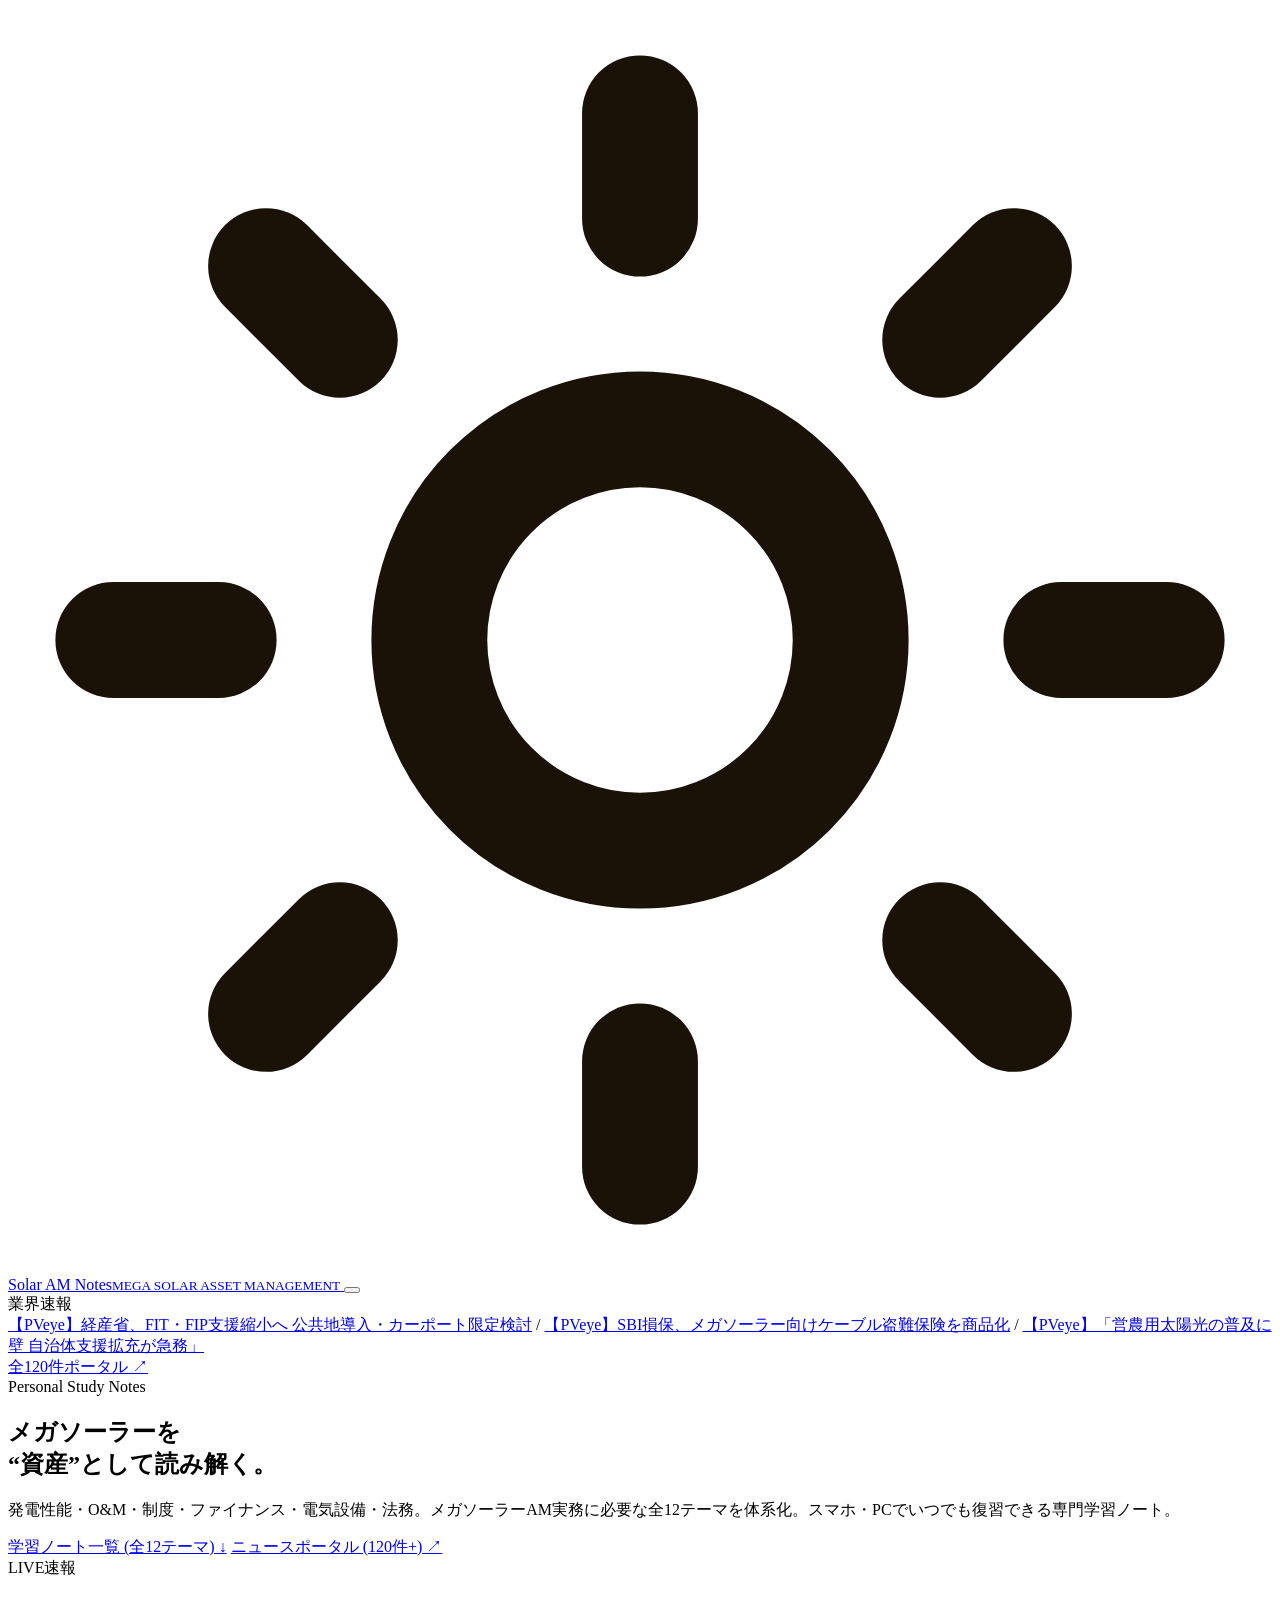
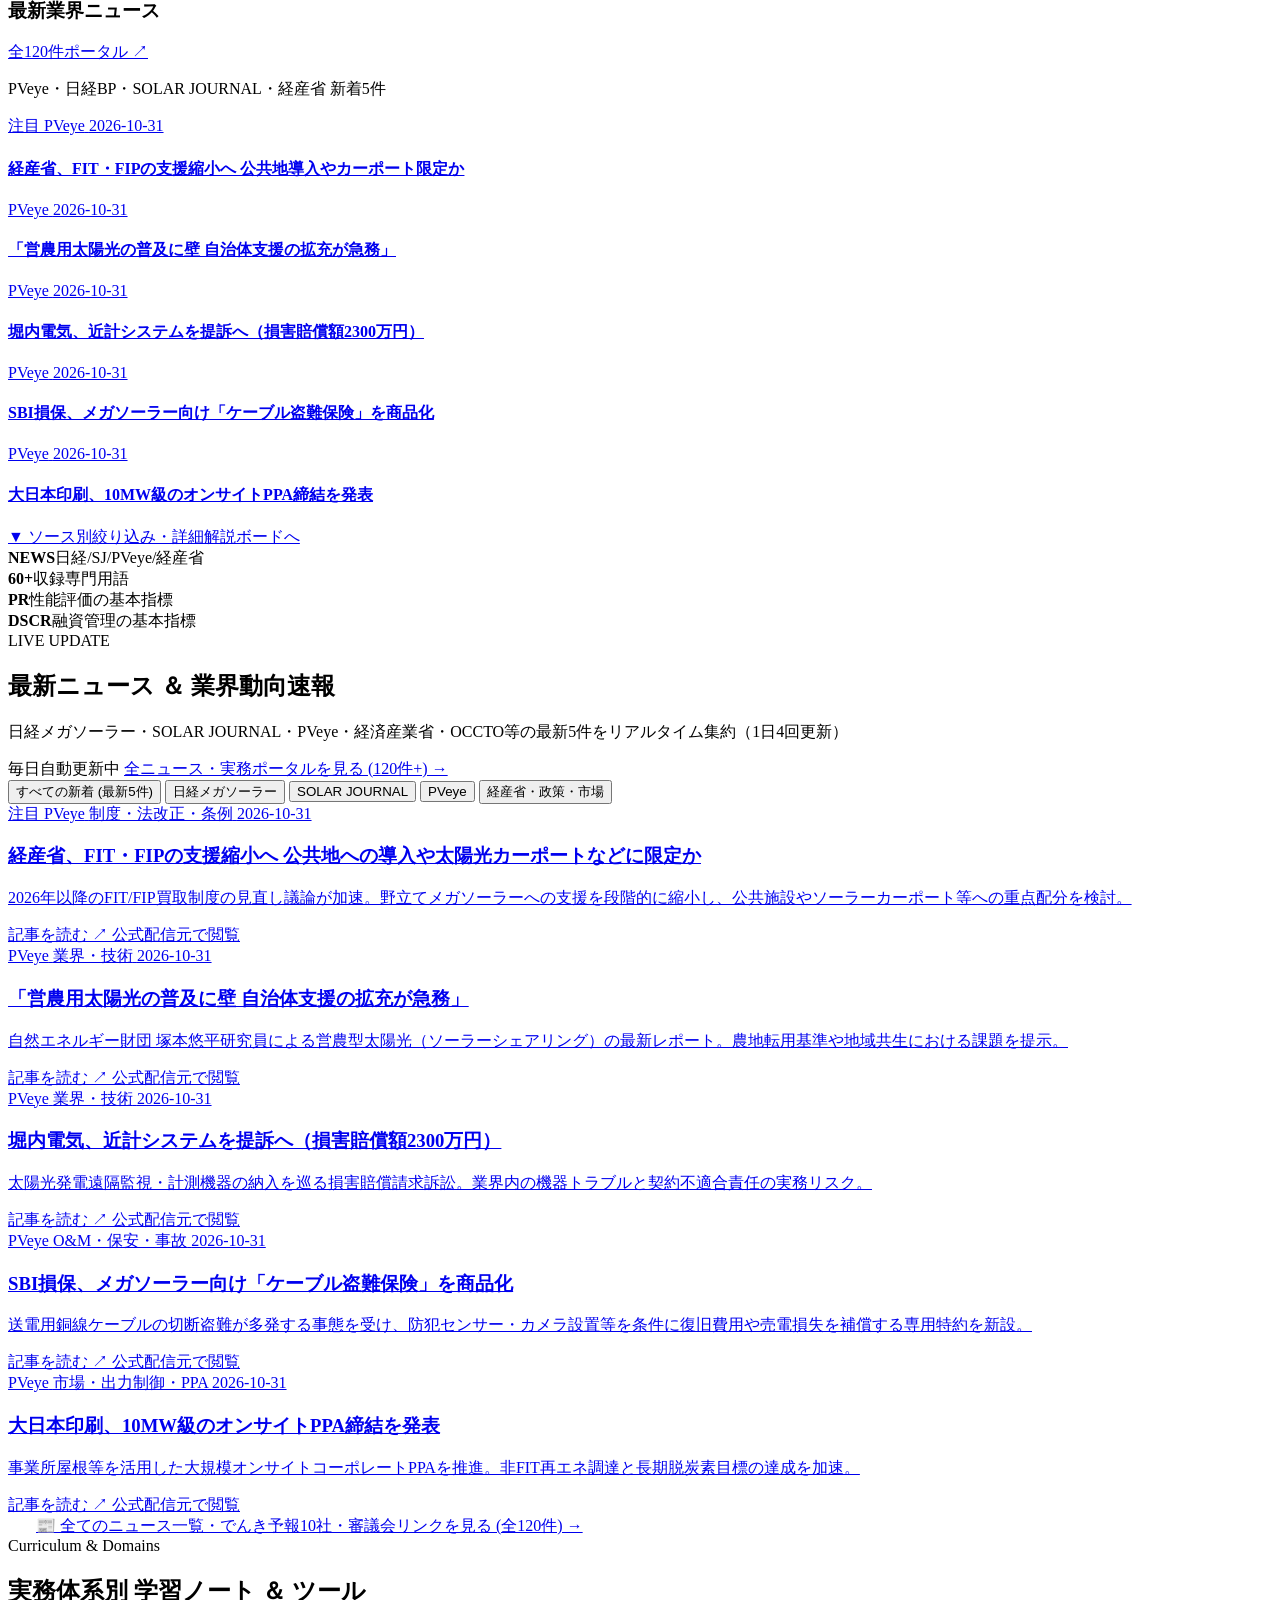
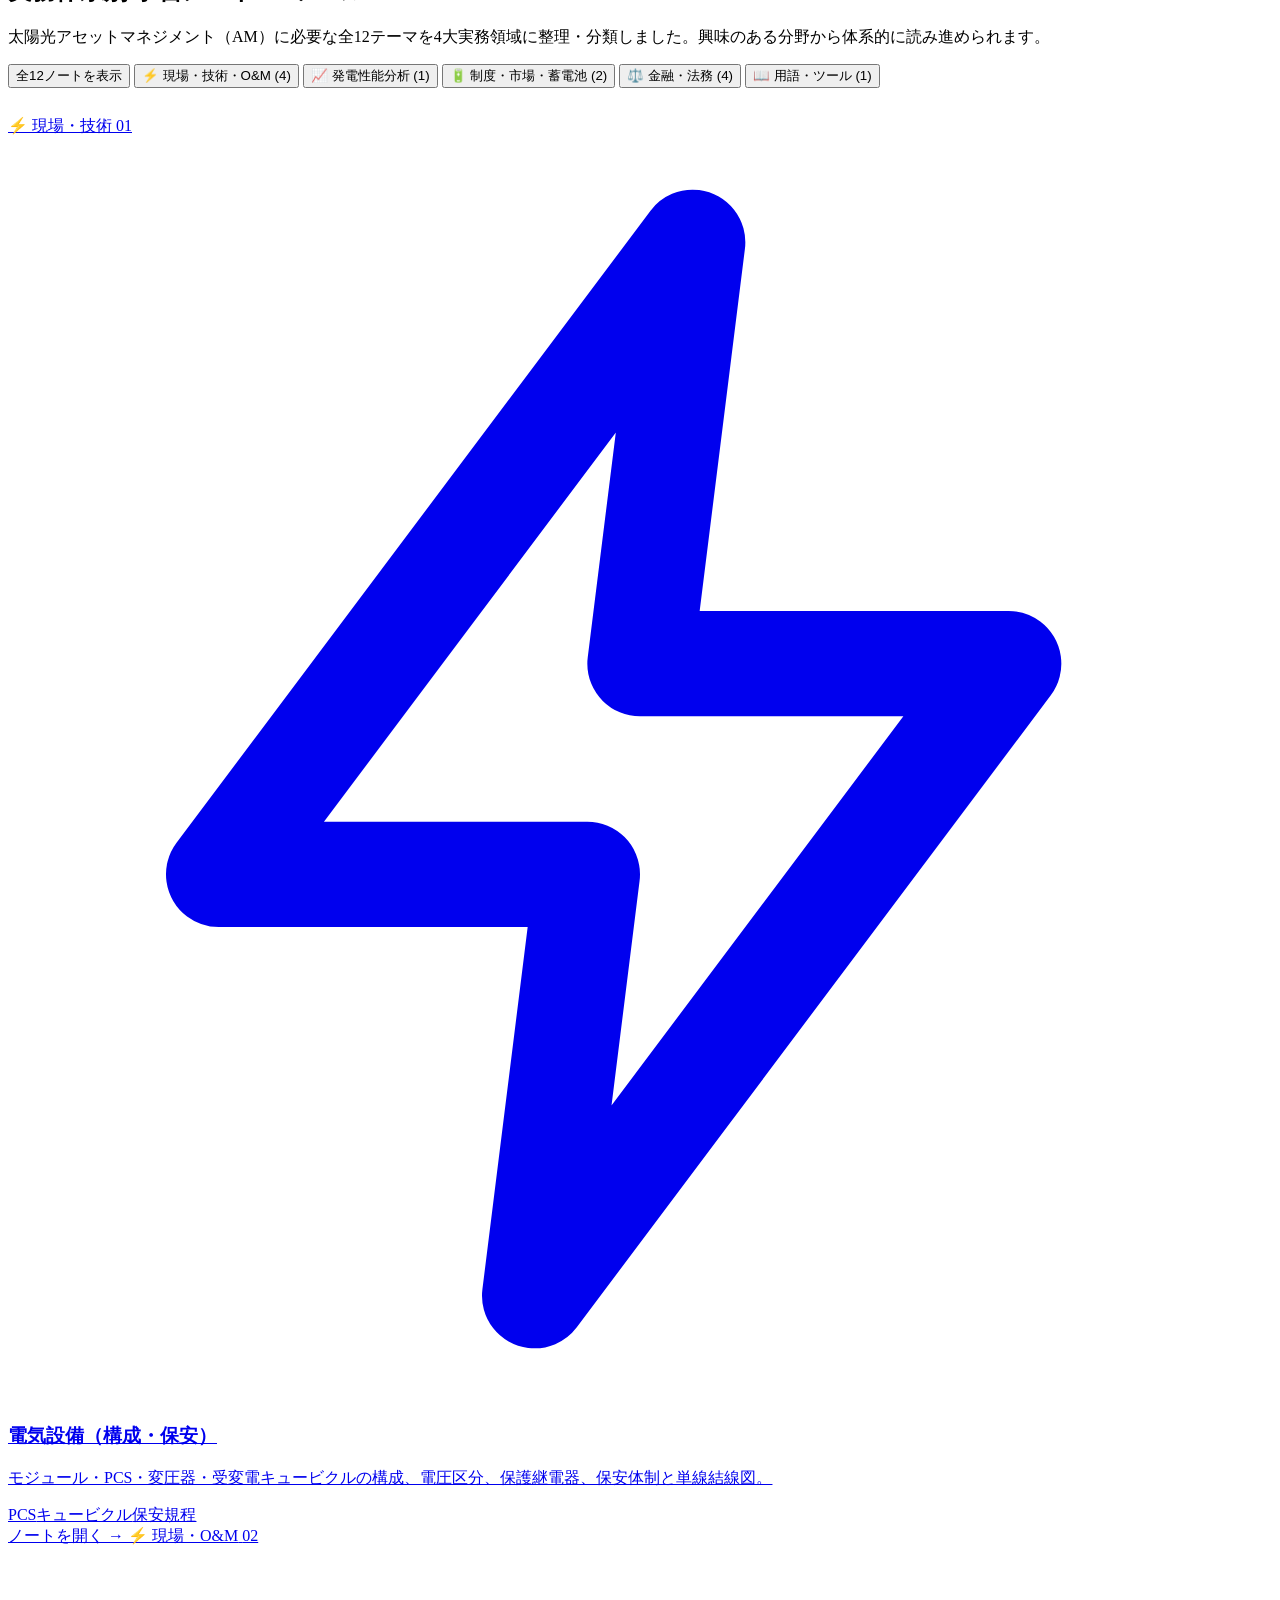
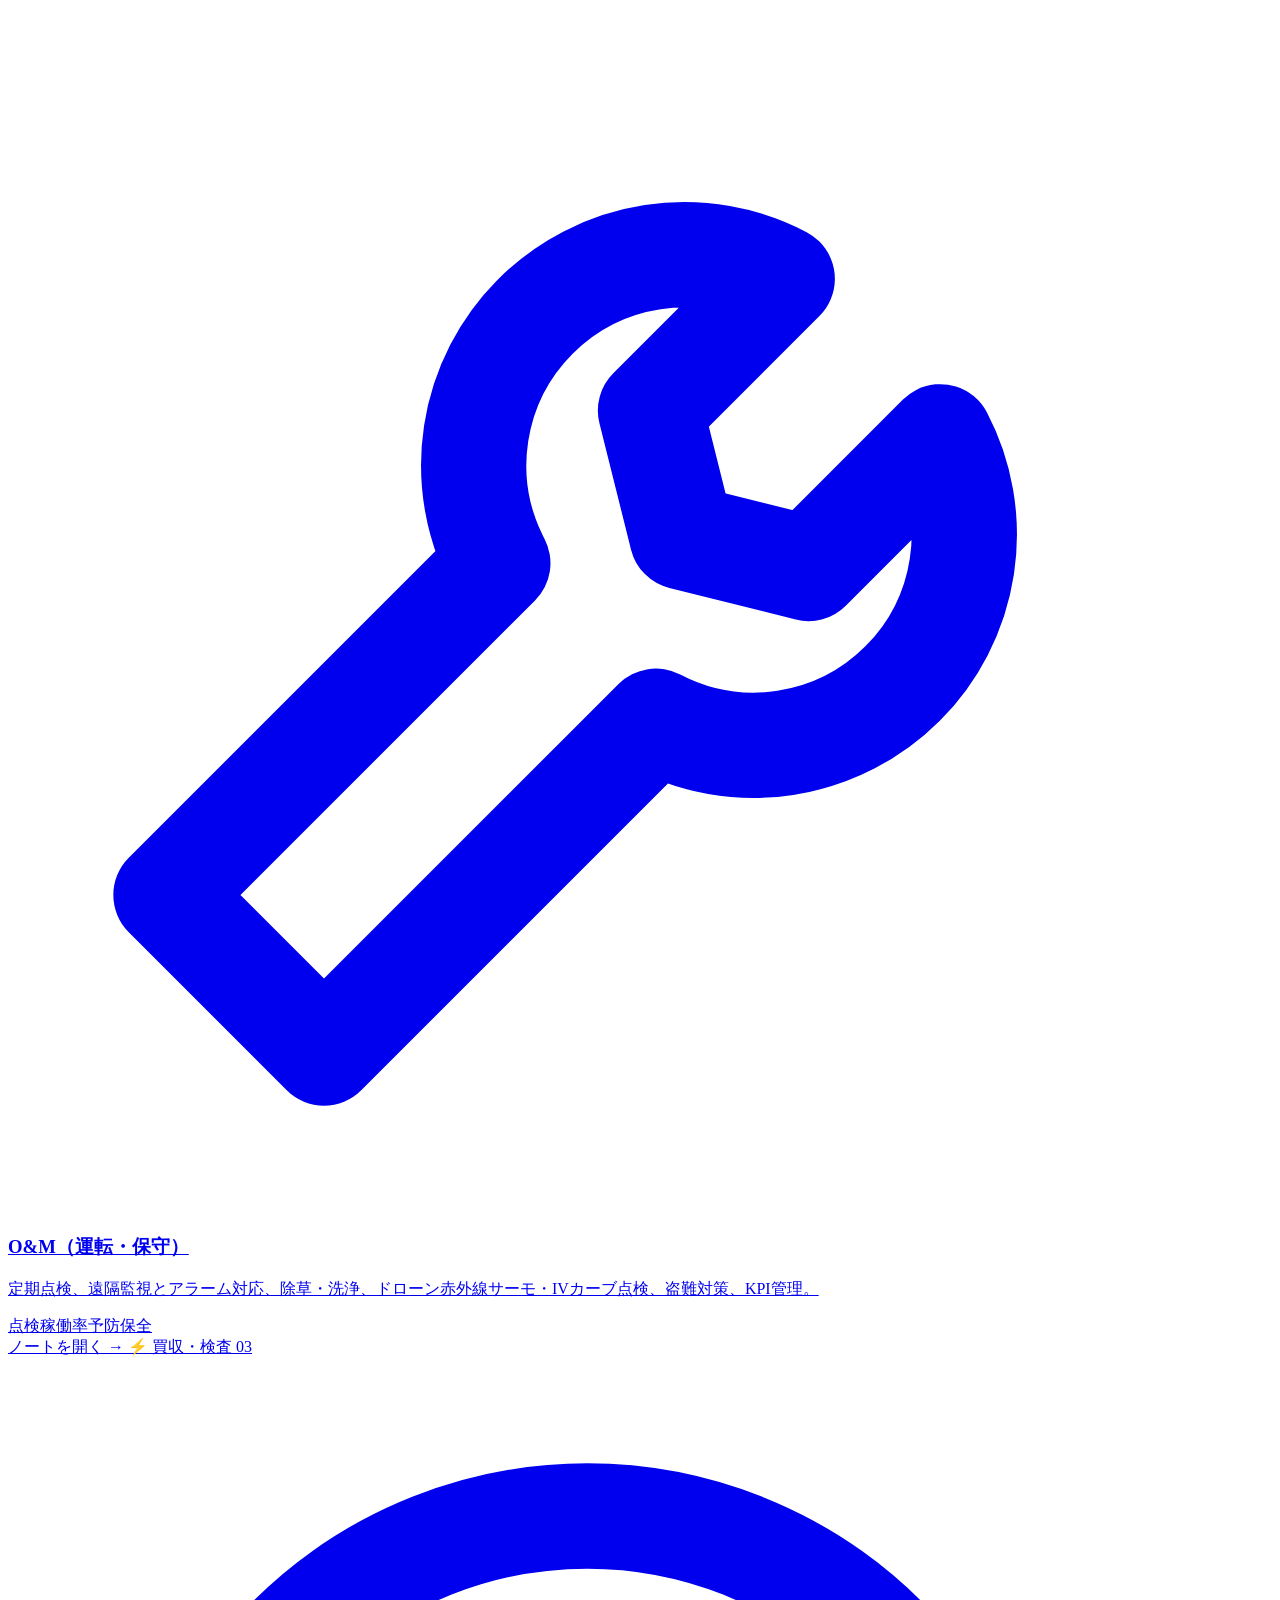
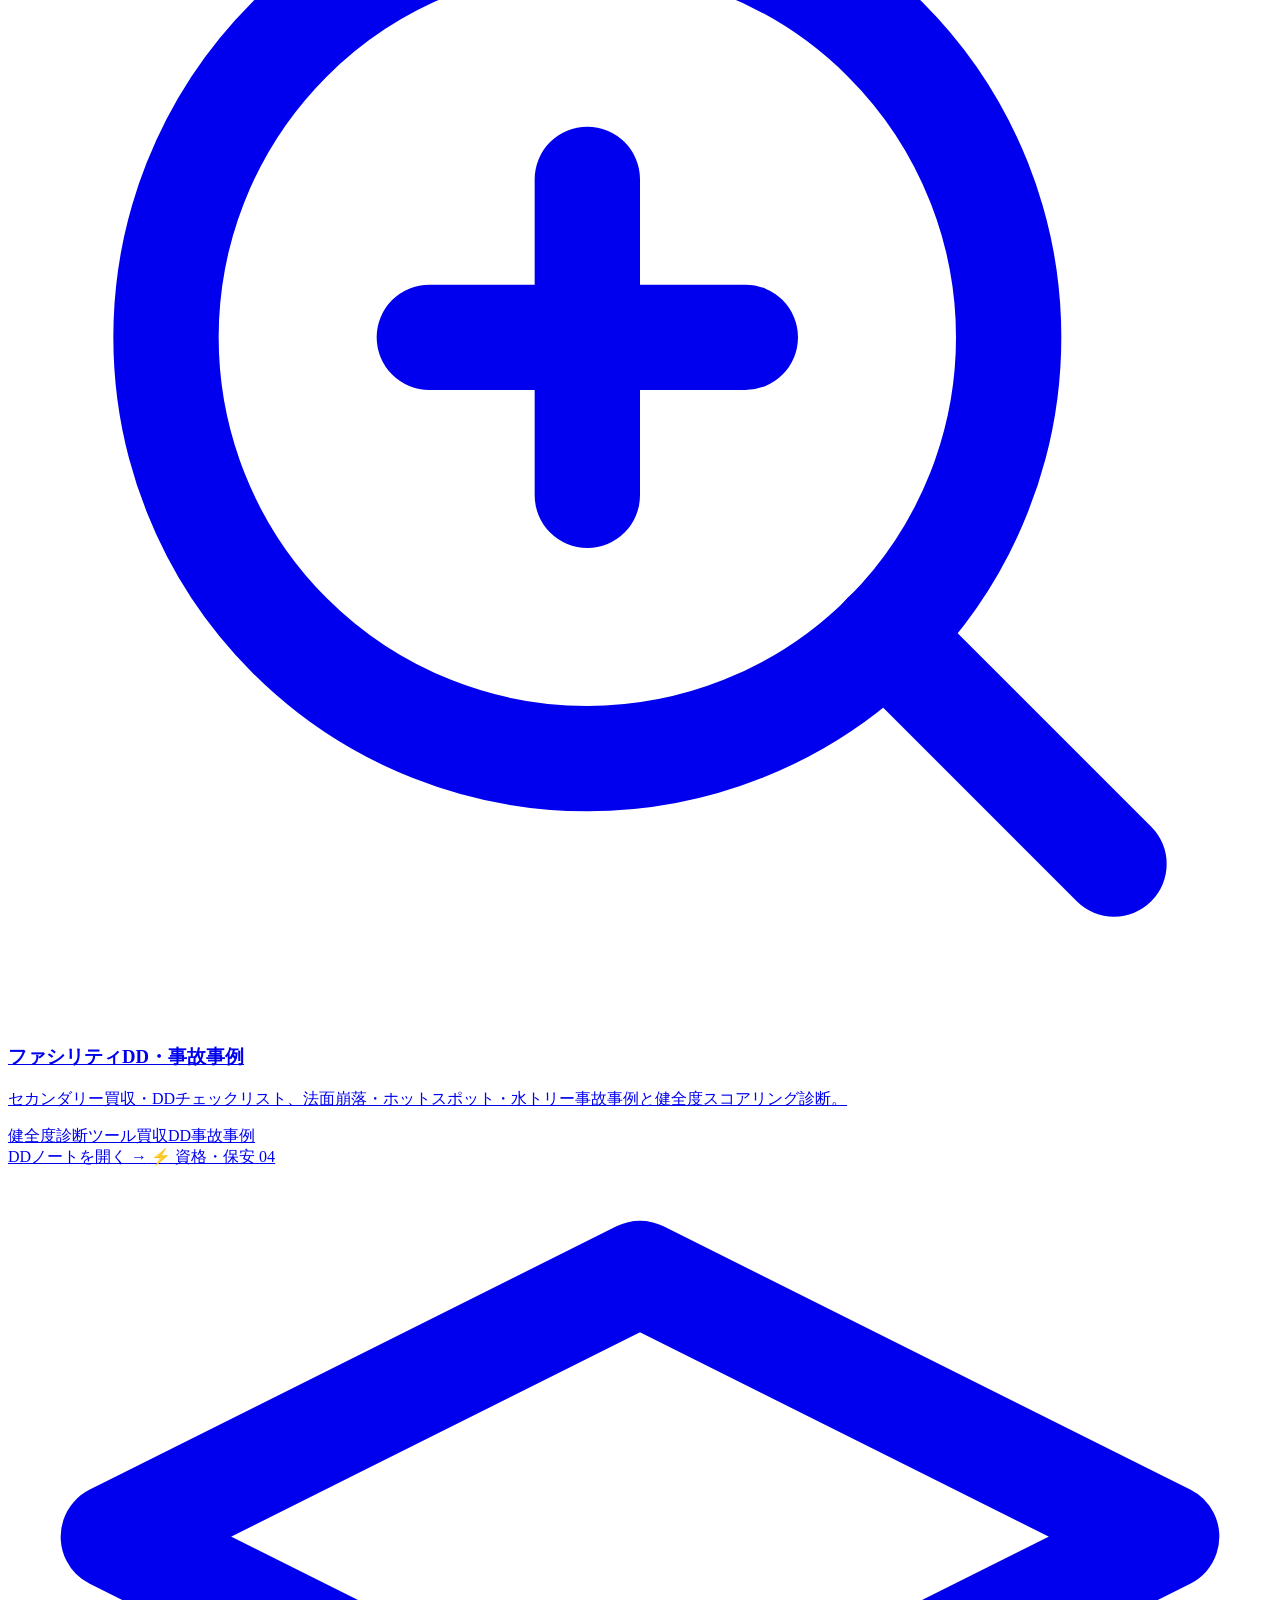
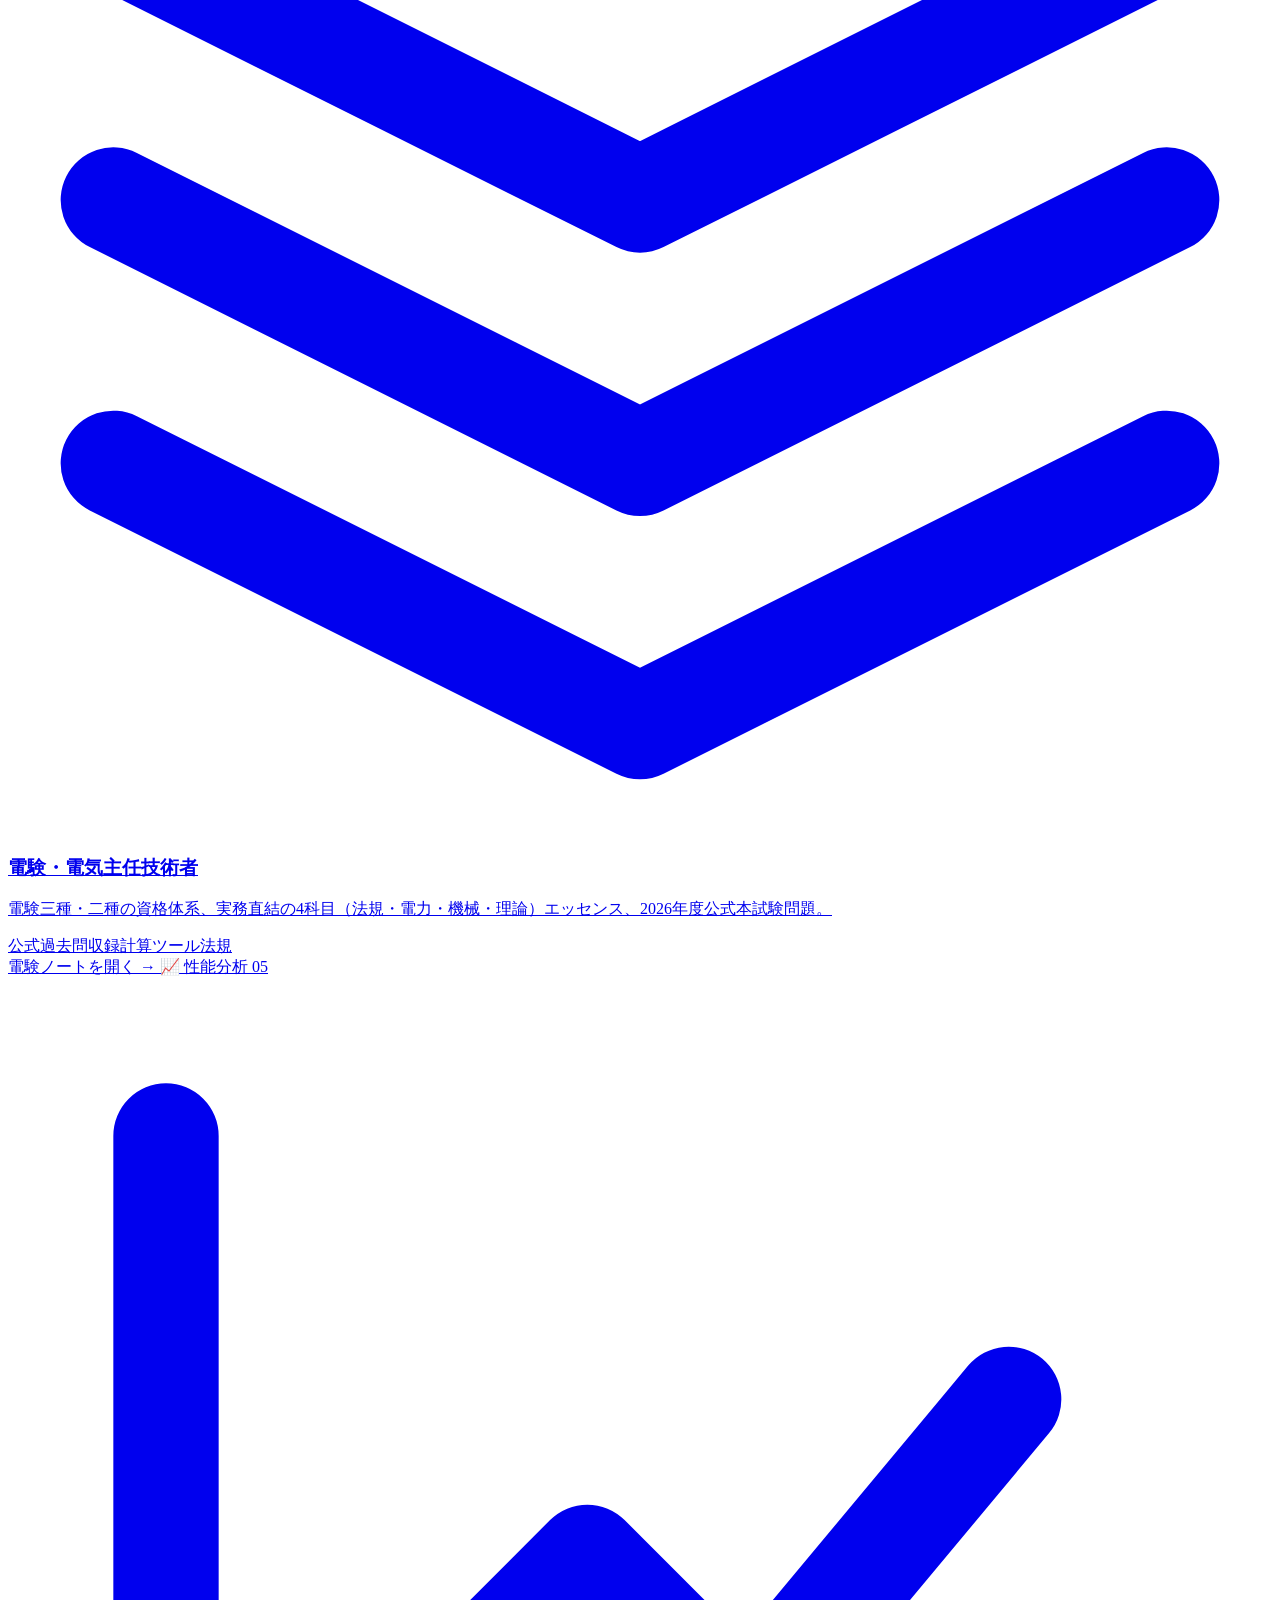
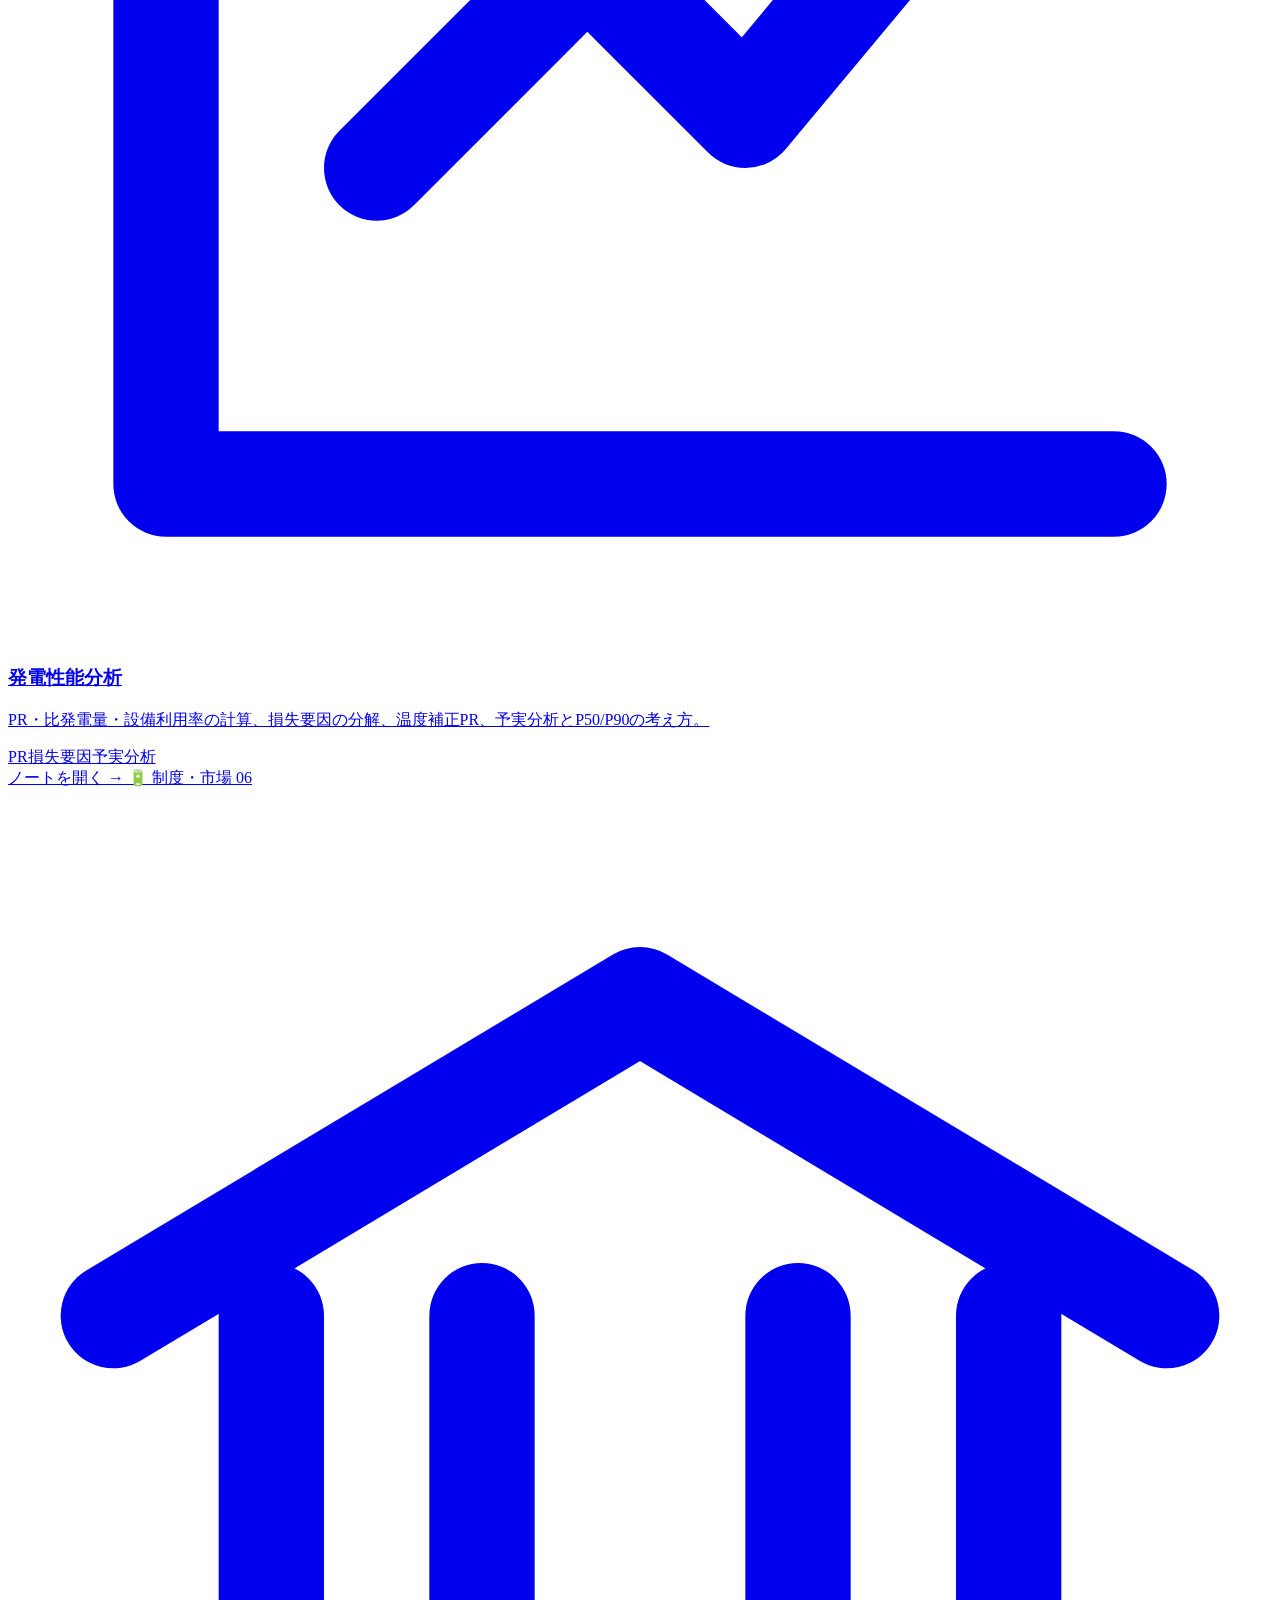
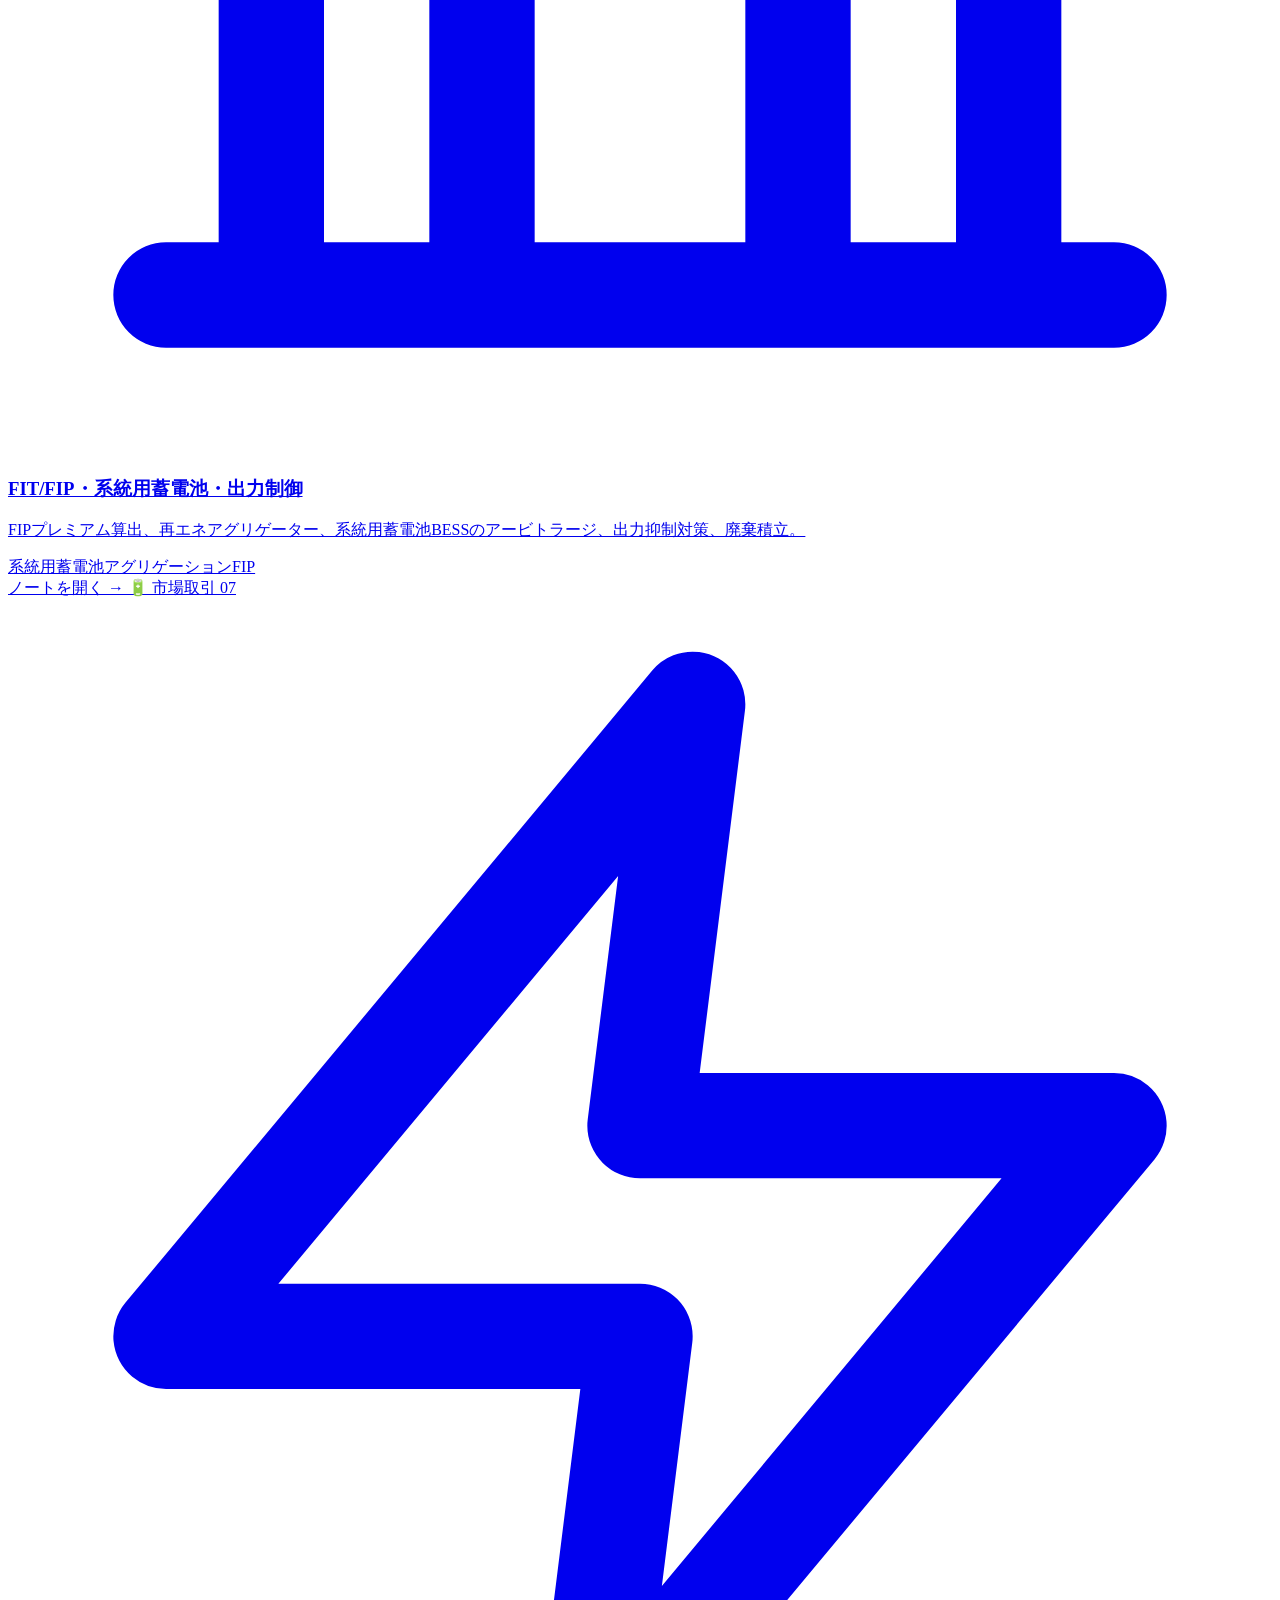
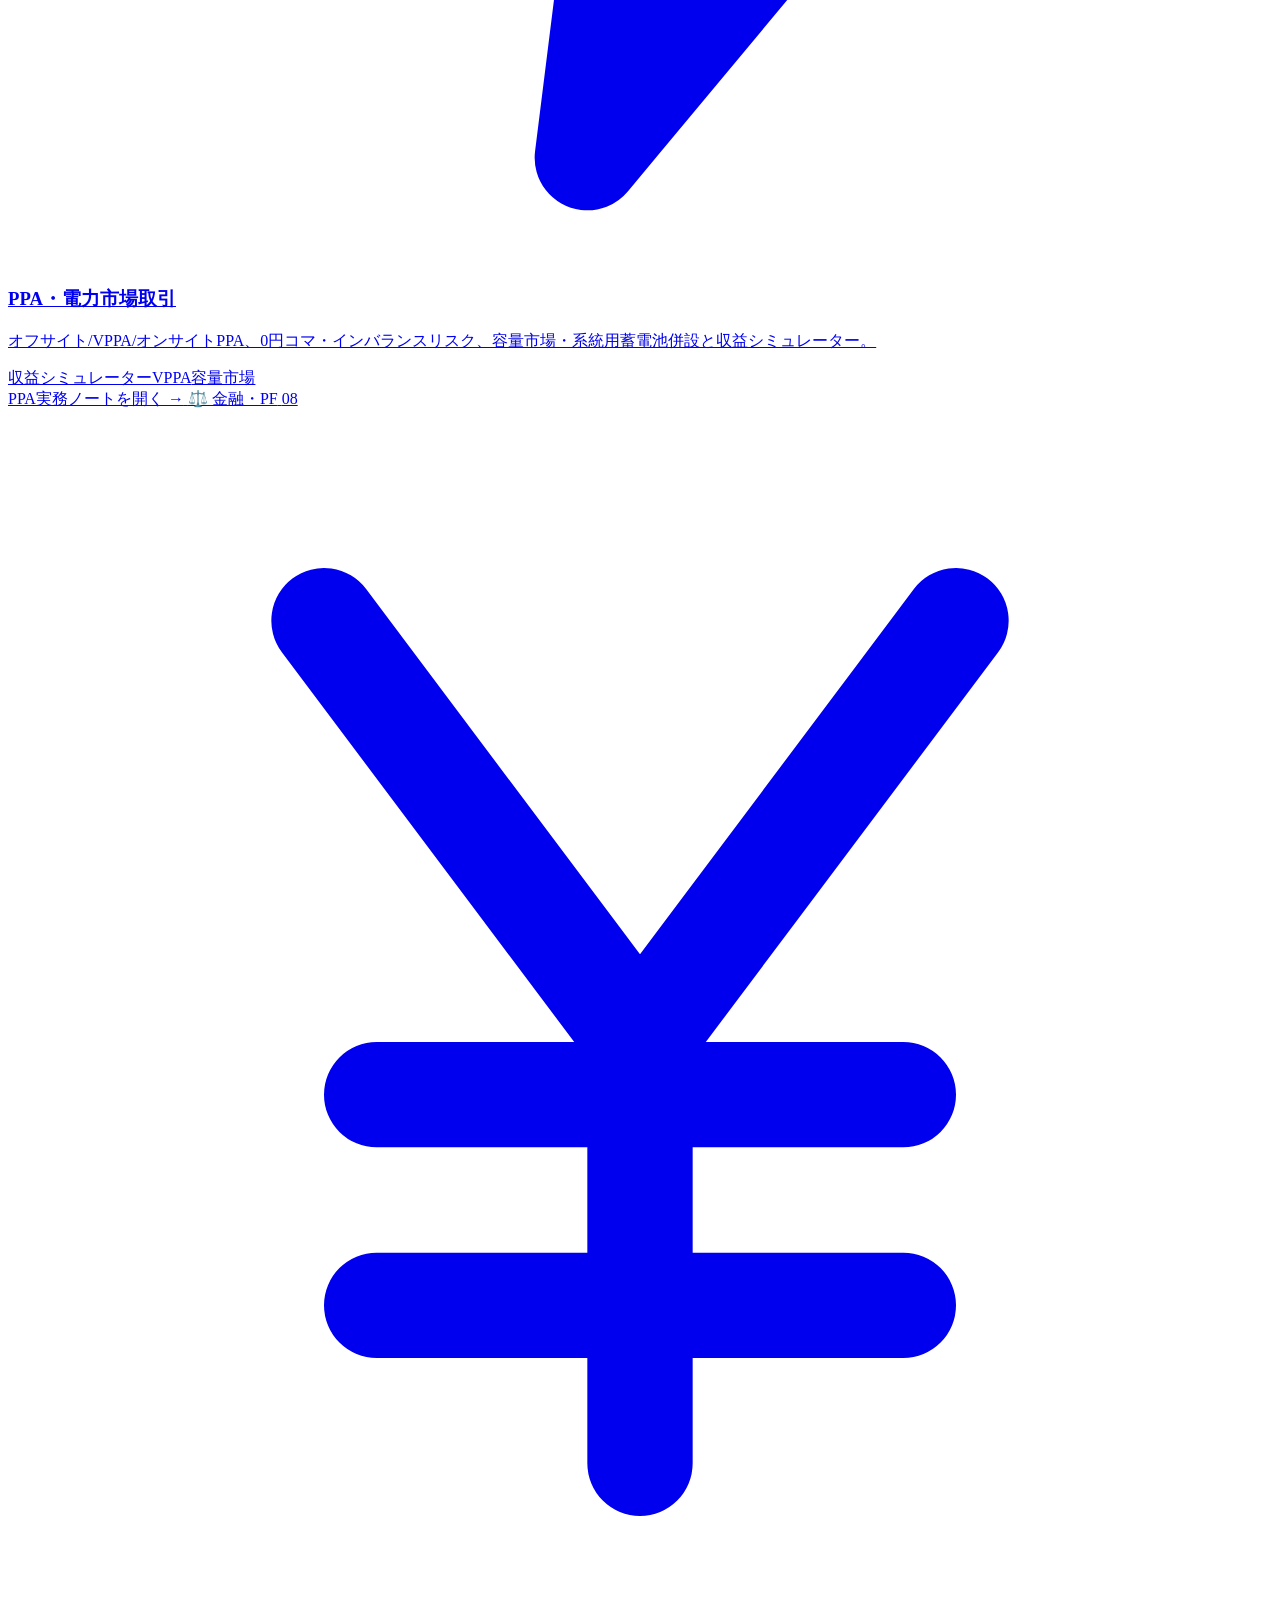
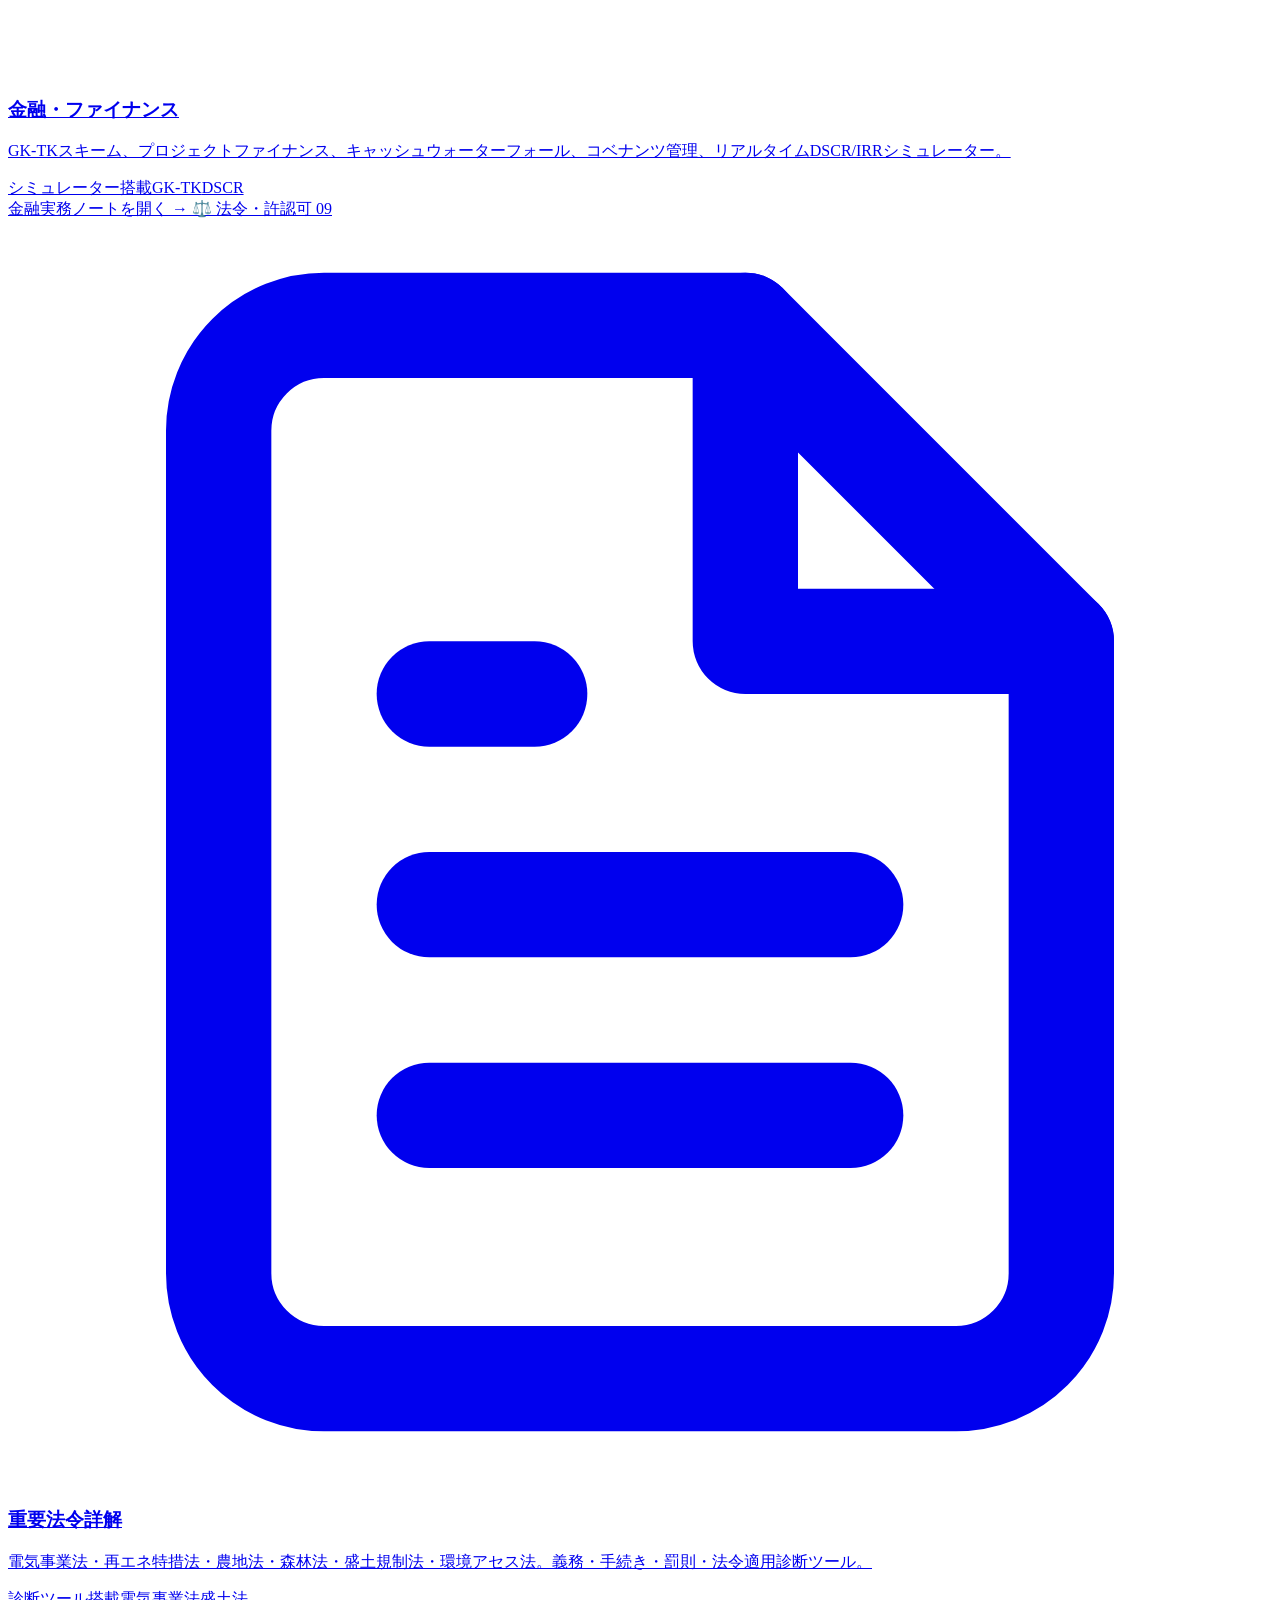
==== index.html @ 40d9ea33 "docs: Google Drive新パス対応および全ファイル名・フォルダ構成の体系的一括整理" ====
<!DOCTYPE html>
<html lang="ja">
<head>
  <meta charset="UTF-8">
  <meta name="viewport" content="width=device-width, initial-scale=1, viewport-fit=cover">
  <title>Solar AM Notes｜メガソーラー・アセットマネジメント学習ノート</title>
  <meta name="description" content="メガソーラーのアセットマネージャーのための個人学習ノート。発電性能分析、O&amp;M、FIT/FIP制度・電力市場、プロジェクトファイナンス、電気設備、法令・契約、用語集をまとめています。">
  <meta name="theme-color" content="#0b0f17">
  <meta property="og:title" content="Solar AM Notes">
  <meta property="og:description" content="メガソーラー・アセットマネジメントの学習ノート">
  <meta property="og:type" content="website">
  <link rel="icon" href="data:image/svg+xml,%3Csvg xmlns='http://www.w3.org/2000/svg' viewBox='0 0 64 64'%3E%3Crect width='64' height='64' rx='16' fill='%23f7931e'/%3E%3Ccircle cx='32' cy='32' r='11' fill='%231a1206'/%3E%3C/svg%3E">
  <link rel="preconnect" href="https://fonts.googleapis.com">
  <link rel="preconnect" href="https://fonts.gstatic.com" crossorigin>
  <link href="https://fonts.googleapis.com/css2?family=Noto+Sans+JP:wght@400;500;700;800&family=Outfit:wght@500;600;700;800&display=swap" rel="stylesheet">
  <link rel="stylesheet" href="assets/css/style.css">
</head>
<body data-root="" data-page="home">
  <div class="progress" id="progress"></div>

  <header class="site-header">
    <div class="header-inner">
      <a class="brand" href="index.html" aria-label="Solar AM Notes ホーム">
        <span class="brand-logo"><svg viewBox="0 0 24 24" fill="none" stroke="#1a1206" stroke-width="2.2" stroke-linecap="round"><circle cx="12" cy="12" r="4"/><path d="M12 2v2M12 20v2M4.9 4.9l1.4 1.4M17.7 17.7l1.4 1.4M2 12h2M20 12h2M4.9 19.1l1.4-1.4M17.7 6.3l1.4-1.4"/></svg></span>
        <span>Solar AM Notes<small>MEGA SOLAR ASSET MANAGEMENT</small></span>
      </a>
      <button class="nav-toggle" id="nav-toggle" aria-label="メニューを開く" aria-expanded="false" aria-controls="site-nav"><span></span></button>
      <nav class="nav" id="site-nav" aria-label="メインナビゲーション"></nav>
    </div>
  </header>

  <!-- ===== ヘッダー直下：最優先速報ティッカーバー（サイトを開いて最速で目に入る独立枠） ===== -->
  <aside class="top-breaking-bar" aria-label="業界最新ニュース速報ティッカー">
    <div class="top-breaking-inner">
      <span class="breaking-badge"><span class="live-dot"></span>業界速報</span>
      <div class="breaking-marquee">
        <a class="breaking-link" href="https://www.pveye.jp/eye_sight/view/6938/" target="_blank" rel="noopener noreferrer">【PVeye】経産省、FIT・FIP支援縮小へ 公共地導入・カーポート限定検討</a>
        <span class="breaking-sep">/</span>
        <a class="breaking-link" href="https://www.pveye.jp/inside_news/view/6944/" target="_blank" rel="noopener noreferrer">【PVeye】SBI損保、メガソーラー向けケーブル盗難保険を商品化</a>
        <span class="breaking-sep">/</span>
        <a class="breaking-link" href="https://www.pveye.jp/eye_sight/view/6964/" target="_blank" rel="noopener noreferrer">【PVeye】「営農用太陽光の普及に壁 自治体支援拡充が急務」</a>
      </div>
      <a class="breaking-all-link" href="news.html">全120件ポータル ↗</a>
    </div>
  </aside>

  <main>
    <!-- ===== Hero (ファーストビュー 2カラム独立ニュース枠) ===== -->
    <section class="hero hero-split">
      <div class="hero-bg" role="img" aria-label="夕暮れのメガソーラー発電所"></div>
      <div class="hero-inner hero-split-inner">
        
        <!-- 左カラム: 学習ポータル メインコンセプト -->
        <div class="hero-col-main">
          <span class="eyebrow">Personal Study Notes</span>
          <h1>メガソーラーを<br><span class="grad-text">“資産”として読み解く。</span></h1>
          <p class="lead">発電性能・O&amp;M・制度・ファイナンス・電気設備・法務。メガソーラーAM実務に必要な全12テーマを体系化。スマホ・PCでいつでも復習できる専門学習ノート。</p>
          <div class="hero-actions">
            <a class="btn btn-primary" href="#topics" id="btn-start">学習ノート一覧 (全12テーマ) ↓</a>
            <a class="btn btn-ghost" href="news.html" id="btn-news-portal">ニュースポータル (120件+) ↗</a>
          </div>
        </div>

        <!-- 右カラム: 【最優先・独立別枠】ファーストビュー最新ニュース速報枠 -->
        <aside class="hero-col-news" aria-label="ファーストビュー最新ニュース速報枠">
          <div class="hero-news-box">
            <div class="hero-news-box-head">
              <div class="hero-news-head-title">
                <span class="live-indicator"><span class="live-dot"></span>LIVE速報</span>
                <h3>最新業界ニュース</h3>
              </div>
              <a class="hero-news-all-link" href="news.html">全120件ポータル ↗</a>
            </div>
            <p class="hero-news-box-sub">PVeye・日経BP・SOLAR JOURNAL・経産省 新着5件</p>
            
            <div class="hero-news-list">
              <a class="hero-news-item" href="https://www.pveye.jp/eye_sight/view/6938/" target="_blank" rel="noopener noreferrer">
                <div class="hero-news-item-meta">
                  <span class="news-featured-tag">注目</span>
                  <span class="badge-source source-pveye">PVeye</span>
                  <span class="news-date">2026-10-31</span>
                </div>
                <h4 class="hero-news-item-title">経産省、FIT・FIPの支援縮小へ 公共地導入やカーポート限定か</h4>
              </a>

              <a class="hero-news-item" href="https://www.pveye.jp/eye_sight/view/6964/" target="_blank" rel="noopener noreferrer">
                <div class="hero-news-item-meta">
                  <span class="badge-source source-pveye">PVeye</span>
                  <span class="news-date">2026-10-31</span>
                </div>
                <h4 class="hero-news-item-title">「営農用太陽光の普及に壁 自治体支援の拡充が急務」</h4>
              </a>

              <a class="hero-news-item" href="https://www.pveye.jp/eye_sight/view/6974/" target="_blank" rel="noopener noreferrer">
                <div class="hero-news-item-meta">
                  <span class="badge-source source-pveye">PVeye</span>
                  <span class="news-date">2026-10-31</span>
                </div>
                <h4 class="hero-news-item-title">堀内電気、近計システムを提訴へ（損害賠償額2300万円）</h4>
              </a>

              <a class="hero-news-item" href="https://www.pveye.jp/inside_news/view/6944/" target="_blank" rel="noopener noreferrer">
                <div class="hero-news-item-meta">
                  <span class="badge-source source-pveye">PVeye</span>
                  <span class="news-date">2026-10-31</span>
                </div>
                <h4 class="hero-news-item-title">SBI損保、メガソーラー向け「ケーブル盗難保険」を商品化</h4>
              </a>

              <a class="hero-news-item" href="https://www.pveye.jp/inside_news/view/6945/" target="_blank" rel="noopener noreferrer">
                <div class="hero-news-item-meta">
                  <span class="badge-source source-pveye">PVeye</span>
                  <span class="news-date">2026-10-31</span>
                </div>
                <h4 class="hero-news-item-title">大日本印刷、10MW級のオンサイトPPA締結を発表</h4>
              </a>
            </div>

            <div class="hero-news-box-foot">
              <a class="hero-news-foot-btn" href="#latest-news-section">▼ ソース別絞り込み・詳細解説ボードへ</a>
            </div>
          </div>
        </aside>

      </div>
    </section>

    <!-- ===== Stats ===== -->
    <div class="section" style="padding-top:0;padding-bottom:0">
      <div class="stats reveal">
        <div class="stat"><b class="grad-text">NEWS</b><span>日経/SJ/PVeye/経産省</span></div>
        <div class="stat"><b class="grad-text">60+</b><span>収録専門用語</span></div>
        <div class="stat"><b class="grad-text">PR</b><span>性能評価の基本指標</span></div>
        <div class="stat"><b class="grad-text">DSCR</b><span>融資管理の基本指標</span></div>
      </div>
    </div>

    <!-- ===== 【特設・最優先独立別枠】最新ニュース＆業界動向速報ボード ===== -->
    <section class="section home-news-section news-standalone-board" id="latest-news-section" aria-labelledby="home-news-title">
      <div class="home-news-header reveal">
        <div class="home-news-title-wrap">
          <span class="live-indicator"><span class="live-dot"></span>LIVE UPDATE</span>
          <h2 id="home-news-title">最新ニュース ＆ 業界動向速報</h2>
          <p>日経メガソーラー・SOLAR JOURNAL・PVeye・経済産業省・OCCTO等の最新5件をリアルタイム集約（1日4回更新）</p>
        </div>
        <div class="home-news-actions">
          <span class="home-news-updated" id="home-news-updated">毎日自動更新中</span>
          <a class="btn-more-news" href="news.html">全ニュース・実務ポータルを見る (120件+) →</a>
        </div>
      </div>

      <!-- クイックソース切り替えフィルター -->
      <div class="filter-chips home-news-chips" id="home-news-chips" role="group" aria-label="ニュースソースで絞り込み">
        <button class="chip active" data-source="all">すべての新着 (最新5件)</button>
        <button class="chip" data-source="日経BP メガソーラービジネス">日経メガソーラー</button>
        <button class="chip" data-source="SOLAR JOURNAL">SOLAR JOURNAL</button>
        <button class="chip" data-source="PVeye">PVeye</button>
        <button class="chip" data-source="policy_market">経産省・政策・市場</button>
      </div>

      <!-- ニュースカード一覧（静的HTML初期レンダリング＋JSインタラクティブ両対応：最新5件） -->
      <div class="home-news-grid" id="home-news-cards">
        <a class="home-news-card" href="https://www.pveye.jp/eye_sight/view/6938/" target="_blank" rel="noopener noreferrer">
          <div>
            <div class="home-news-meta">
              <span class="news-featured-tag">注目</span>
              <span class="badge-source source-pveye">PVeye</span>
              <span class="news-cat cat-policy">制度・法改正・条例</span>
              <span class="news-date">2026-10-31</span>
            </div>
            <h3 class="home-news-title">経産省、FIT・FIPの支援縮小へ 公共地への導入や太陽光カーポートなどに限定か</h3>
            <p class="home-news-summary">2026年以降のFIT/FIP買取制度の見直し議論が加速。野立てメガソーラーへの支援を段階的に縮小し、公共施設やソーラーカーポート等への重点配分を検討。</p>
          </div>
          <div class="home-news-foot">
            <span>記事を読む ↗</span>
            <span class="home-news-link-btn">公式配信元で閲覧</span>
          </div>
        </a>
        <a class="home-news-card" href="https://www.pveye.jp/eye_sight/view/6964/" target="_blank" rel="noopener noreferrer">
          <div>
            <div class="home-news-meta">
              <span class="badge-source source-pveye">PVeye</span>
              <span class="news-cat cat-industry">業界・技術</span>
              <span class="news-date">2026-10-31</span>
            </div>
            <h3 class="home-news-title">「営農用太陽光の普及に壁 自治体支援の拡充が急務」</h3>
            <p class="home-news-summary">自然エネルギー財団 塚本悠平研究員による営農型太陽光（ソーラーシェアリング）の最新レポート。農地転用基準や地域共生における課題を提示。</p>
          </div>
          <div class="home-news-foot">
            <span>記事を読む ↗</span>
            <span class="home-news-link-btn">公式配信元で閲覧</span>
          </div>
        </a>
        <a class="home-news-card" href="https://www.pveye.jp/eye_sight/view/6974/" target="_blank" rel="noopener noreferrer">
          <div>
            <div class="home-news-meta">
              <span class="badge-source source-pveye">PVeye</span>
              <span class="news-cat cat-industry">業界・技術</span>
              <span class="news-date">2026-10-31</span>
            </div>
            <h3 class="home-news-title">堀内電気、近計システムを提訴へ（損害賠償額2300万円）</h3>
            <p class="home-news-summary">太陽光発電遠隔監視・計測機器の納入を巡る損害賠償請求訴訟。業界内の機器トラブルと契約不適合責任の実務リスク。</p>
          </div>
          <div class="home-news-foot">
            <span>記事を読む ↗</span>
            <span class="home-news-link-btn">公式配信元で閲覧</span>
          </div>
        </a>
        <a class="home-news-card" href="https://www.pveye.jp/inside_news/view/6944/" target="_blank" rel="noopener noreferrer">
          <div>
            <div class="home-news-meta">
              <span class="badge-source source-pveye">PVeye</span>
              <span class="news-cat cat-om_tech">O&amp;M・保安・事故</span>
              <span class="news-date">2026-10-31</span>
            </div>
            <h3 class="home-news-title">SBI損保、メガソーラー向け「ケーブル盗難保険」を商品化</h3>
            <p class="home-news-summary">送電用銅線ケーブルの切断盗難が多発する事態を受け、防犯センサー・カメラ設置等を条件に復旧費用や売電損失を補償する専用特約を新設。</p>
          </div>
          <div class="home-news-foot">
            <span>記事を読む ↗</span>
            <span class="home-news-link-btn">公式配信元で閲覧</span>
          </div>
        </a>
        <a class="home-news-card" href="https://www.pveye.jp/inside_news/view/6945/" target="_blank" rel="noopener noreferrer">
          <div>
            <div class="home-news-meta">
              <span class="badge-source source-pveye">PVeye</span>
              <span class="news-cat cat-market">市場・出力制御・PPA</span>
              <span class="news-date">2026-10-31</span>
            </div>
            <h3 class="home-news-title">大日本印刷、10MW級のオンサイトPPA締結を発表</h3>
            <p class="home-news-summary">事業所屋根等を活用した大規模オンサイトコーポレートPPAを推進。非FIT再エネ調達と長期脱炭素目標の達成を加速。</p>
          </div>
          <div class="home-news-foot">
            <span>記事を読む ↗</span>
            <span class="home-news-link-btn">公式配信元で閲覧</span>
          </div>
        </a>
      </div>

      <div class="home-news-footer reveal">
        <a class="btn btn-primary" href="news.html" style="padding: 12px 28px;">
          📰 全てのニュース一覧・でんき予報10社・審議会リンクを見る (全120件) →
        </a>
      </div>
    </section>

    <!-- ===== Topics ===== -->
    <section class="section" id="topics" aria-labelledby="topics-title">
      <div class="section-head reveal">
        <span class="kicker">Curriculum &amp; Domains</span>
        <h2 id="topics-title">実務体系別 学習ノート ＆ ツール</h2>
        <p>太陽光アセットマネジメント（AM）に必要な全12テーマを4大実務領域に整理・分類しました。興味のある分野から体系的に読み進められます。</p>
      </div>

      <!-- カテゴリ切り替えチップ -->
      <div class="filter-chips" id="topic-chips" role="group" aria-label="テーマで絞り込み" style="justify-content: center; margin-bottom: 28px;">
        <button class="chip active" data-filter="all">全12ノートを表示</button>
        <button class="chip" data-filter="tech">⚡ 現場・技術・O&amp;M (4)</button>
        <button class="chip" data-filter="perf">📈 発電性能分析 (1)</button>
        <button class="chip" data-filter="market">🔋 制度・市場・蓄電池 (2)</button>
        <button class="chip" data-filter="finance">⚖️ 金融・法務 (4)</button>
        <button class="chip" data-filter="tool">📖 用語・ツール (1)</button>
      </div>

      <div class="cards" id="topics-grid">

        <!-- ===== 領域1: 現場・電気技術・O&M ===== -->
        <a class="card reveal" href="notes/electrical.html" id="card-electrical" data-cat="tech">
          <span class="badge-domain domain-tech">⚡ 現場・技術</span>
          <span class="num">01</span>
          <span class="card-icon"><svg viewBox="0 0 24 24" fill="none" stroke="currentColor" stroke-width="2" stroke-linecap="round" stroke-linejoin="round"><path d="M13 2L4 14h7l-1 8 9-12h-7z"/></svg></span>
          <h3>電気設備（構成・保安）</h3>
          <p>モジュール・PCS・変圧器・受変電キュービクルの構成、電圧区分、保護継電器、保安体制と単線結線図。</p>
          <div class="tags"><span class="tag">PCS</span><span class="tag">キュービクル</span><span class="tag">保安規程</span></div>
          <span class="more">ノートを開く →</span>
        </a>

        <a class="card reveal" href="notes/om.html" id="card-om" data-cat="tech">
          <span class="badge-domain domain-tech">⚡ 現場・O&amp;M</span>
          <span class="num">02</span>
          <span class="card-icon"><svg viewBox="0 0 24 24" fill="none" stroke="currentColor" stroke-width="2" stroke-linecap="round" stroke-linejoin="round"><path d="M14.7 6.3a4 4 0 0 0-5.4 5.4L3 18l3 3 6.3-6.3a4 4 0 0 0 5.4-5.4l-2.5 2.5-2.4-.6-.6-2.4z"/></svg></span>
          <h3>O&amp;M（運転・保守）</h3>
          <p>定期点検、遠隔監視とアラーム対応、除草・洗浄、ドローン赤外線サーモ・IVカーブ点検、盗難対策、KPI管理。</p>
          <div class="tags"><span class="tag">点検</span><span class="tag">稼働率</span><span class="tag">予防保全</span></div>
          <span class="more">ノートを開く →</span>
        </a>

        <a class="card reveal" href="notes/due-diligence.html" id="card-dd" data-cat="tech">
          <span class="badge-domain domain-tech">⚡ 買収・検査</span>
          <span class="num">03</span>
          <span class="card-icon"><svg viewBox="0 0 24 24" fill="none" stroke="currentColor" stroke-width="2" stroke-linecap="round" stroke-linejoin="round"><circle cx="11" cy="11" r="8"/><line x1="21" y1="21" x2="16.65" y2="16.65"/><path d="M11 8v6M8 11h6"/></svg></span>
          <h3>ファシリティDD・事故事例</h3>
          <p>セカンダリー買収・DDチェックリスト、法面崩落・ホットスポット・水トリー事故事例と健全度スコアリング診断。</p>
          <div class="tags"><span class="tag">健全度診断ツール</span><span class="tag">買収DD</span><span class="tag">事故事例</span></div>
          <span class="more">DDノートを開く →</span>
        </a>

        <a class="card reveal" href="notes/denken.html" id="card-denken" data-cat="tech">
          <span class="badge-domain domain-tech">⚡ 資格・保安</span>
          <span class="num">04</span>
          <span class="card-icon"><svg viewBox="0 0 24 24" fill="none" stroke="currentColor" stroke-width="2" stroke-linecap="round" stroke-linejoin="round"><path d="M12 2L2 7l10 5 10-5-10-5zM2 17l10 5 10-5M2 12l10 5 10-5"/></svg></span>
          <h3>電験・電気主任技術者</h3>
          <p>電験三種・二種の資格体系、実務直結の4科目（法規・電力・機械・理論）エッセンス、2026年度公式本試験問題。</p>
          <div class="tags"><span class="tag">公式過去問収録</span><span class="tag">計算ツール</span><span class="tag">法規</span></div>
          <span class="more">電験ノートを開く →</span>
        </a>

        <!-- ===== 領域2: 発電性能・データ分析 ===== -->
        <a class="card reveal" href="notes/performance.html" id="card-performance" data-cat="perf">
          <span class="badge-domain domain-perf">📈 性能分析</span>
          <span class="num">05</span>
          <span class="card-icon"><svg viewBox="0 0 24 24" fill="none" stroke="currentColor" stroke-width="2" stroke-linecap="round" stroke-linejoin="round"><path d="M3 3v18h18"/><path d="M7 15l4-4 3 3 5-6"/></svg></span>
          <h3>発電性能分析</h3>
          <p>PR・比発電量・設備利用率の計算、損失要因の分解、温度補正PR、予実分析とP50/P90の考え方。</p>
          <div class="tags"><span class="tag">PR</span><span class="tag">損失要因</span><span class="tag">予実分析</span></div>
          <span class="more">ノートを開く →</span>
        </a>

        <!-- ===== 領域3: 制度・電力市場・蓄電池 ===== -->
        <a class="card reveal" href="notes/policy.html" id="card-policy" data-cat="market">
          <span class="badge-domain domain-market">🔋 制度・市場</span>
          <span class="num">06</span>
          <span class="card-icon"><svg viewBox="0 0 24 24" fill="none" stroke="currentColor" stroke-width="2" stroke-linecap="round" stroke-linejoin="round"><path d="M3 21h18M5 21V10M19 21V10M9 21V10M15 21V10M2 10l10-6 10 6"/></svg></span>
          <h3>FIT/FIP・系統用蓄電池・出力制御</h3>
          <p>FIPプレミアム算出、再エネアグリゲーター、系統用蓄電池BESSのアービトラージ、出力抑制対策、廃棄積立。</p>
          <div class="tags"><span class="tag">系統用蓄電池</span><span class="tag">アグリゲーション</span><span class="tag">FIP</span></div>
          <span class="more">ノートを開く →</span>
        </a>

        <a class="card reveal" href="notes/ppa-market.html" id="card-ppa" data-cat="market">
          <span class="badge-domain domain-market">🔋 市場取引</span>
          <span class="num">07</span>
          <span class="card-icon"><svg viewBox="0 0 24 24" fill="none" stroke="currentColor" stroke-width="2" stroke-linecap="round" stroke-linejoin="round"><path d="M13 2L3 14h9l-1 8 10-12h-9l1-8z"/></svg></span>
          <h3>PPA・電力市場取引</h3>
          <p>オフサイト/VPPA/オンサイトPPA、0円コマ・インバランスリスク、容量市場・系統用蓄電池併設と収益シミュレーター。</p>
          <div class="tags"><span class="tag">収益シミュレーター</span><span class="tag">VPPA</span><span class="tag">容量市場</span></div>
          <span class="more">PPA実務ノートを開く →</span>
        </a>

        <!-- ===== 領域4: 金融・法務・事業性 ===== -->
        <a class="card reveal" href="notes/finance.html" id="card-finance" data-cat="finance">
          <span class="badge-domain domain-finance">⚖️ 金融・PF</span>
          <span class="num">08</span>
          <span class="card-icon"><svg viewBox="0 0 24 24" fill="none" stroke="currentColor" stroke-width="2" stroke-linecap="round" stroke-linejoin="round"><path d="M6 4l6 8 6-8M12 12v8M7 13h10M7 17h10"/></svg></span>
          <h3>金融・ファイナンス</h3>
          <p>GK-TKスキーム、プロジェクトファイナンス、キャッシュウォーターフォール、コベナンツ管理、リアルタイムDSCR/IRRシミュレーター。</p>
          <div class="tags"><span class="tag">シミュレーター搭載</span><span class="tag">GK-TK</span><span class="tag">DSCR</span></div>
          <span class="more">金融実務ノートを開く →</span>
        </a>

        <a class="card reveal" href="notes/acts.html" id="card-acts" data-cat="finance">
          <span class="badge-domain domain-finance">⚖️ 法令・許認可</span>
          <span class="num">09</span>
          <span class="card-icon"><svg viewBox="0 0 24 24" fill="none" stroke="currentColor" stroke-width="2" stroke-linecap="round" stroke-linejoin="round"><path d="M14 2H6a2 2 0 0 0-2 2v16a2 2 0 0 0 2 2h12a2 2 0 0 0 2-2V8z"/><polyline points="14 2 14 8 20 8"/><line x1="16" y1="13" x2="8" y2="13"/><line x1="16" y1="17" x2="8" y2="17"/><polyline points="10 9 9 9 8 9"/></svg></span>
          <h3>重要法令詳解</h3>
          <p>電気事業法・再エネ特措法・農地法・森林法・盛土規制法・環境アセス法。義務・手続き・罰則・法令適用診断ツール。</p>
          <div class="tags"><span class="tag">診断ツール搭載</span><span class="tag">電気事業法</span><span class="tag">盛土法</span></div>
          <span class="more">重要法令ノートを開く →</span>
        </a>

        <a class="card reveal" href="notes/legal.html" id="card-legal" data-cat="finance">
          <span class="badge-domain domain-finance">⚖️ 契約・リスク</span>
          <span class="num">10</span>
          <span class="card-icon"><svg viewBox="0 0 24 24" fill="none" stroke="currentColor" stroke-width="2" stroke-linecap="round" stroke-linejoin="round"><path d="M14 3H6a2 2 0 0 0-2 2v14a2 2 0 0 0 2 2h12a2 2 0 0 0 2-2V9z"/><path d="M14 3v6h6M8 13h8M8 17h5"/></svg></span>
          <h3>契約・保険・土地権原</h3>
          <p>地上権・賃借権、EPC/O&amp;M/AM契約の主要条項、メーカー保証、自然災害・利益保険実務とリスク配分。</p>
          <div class="tags"><span class="tag">EPC</span><span class="tag">地上権</span><span class="tag">保険</span></div>
          <span class="more">契約ノートを開く →</span>
        </a>

        <a class="card reveal" href="notes/industry.html" id="card-industry" data-cat="finance">
          <span class="badge-domain domain-finance">⚖️ 業界構造</span>
          <span class="num">11</span>
          <span class="card-icon"><svg viewBox="0 0 24 24" fill="none" stroke="currentColor" stroke-width="2" stroke-linecap="round" stroke-linejoin="round"><polygon points="12 2 2 7 12 12 22 7 12 2"/><polyline points="2 17 12 22 22 17"/><polyline points="2 12 12 17 22 12"/></svg></span>
          <h3>業界マップ・企業ガイド</h3>
          <p>IPP・インフラファンド、AM、O&amp;M、EPC、モジュール・PCSメーカー、金融機関、TA。業界多層カオスマップ。</p>
          <div class="tags"><span class="tag">カオスマップ</span><span class="tag">主要プレイヤー</span><span class="tag">検索機能</span></div>
          <span class="more">業界マップを開く →</span>
        </a>

        <!-- ===== 領域5: 実務リファレンス ===== -->
        <a class="card reveal" href="notes/glossary.html" id="card-glossary" data-cat="tool">
          <span class="badge-domain domain-tool">📖 実務辞典</span>
          <span class="num">12</span>
          <span class="card-icon"><svg viewBox="0 0 24 24" fill="none" stroke="currentColor" stroke-width="2" stroke-linecap="round" stroke-linejoin="round"><path d="M4 19.5A2.5 2.5 0 0 1 6.5 17H20V3H6.5A2.5 2.5 0 0 0 4 5.5z"/><path d="M4 19.5A2.5 2.5 0 0 0 6.5 22H20v-5"/></svg></span>
          <h3>用語集（Glossary）</h3>
          <p>現場・会議・レポートで頻出する160+の専門用語を体系的6ジャンルに網羅。図解イラスト5点＆即時インクリメンタル検索対応。</p>
          <div class="tags"><span class="tag">160+用語収録</span><span class="tag">図解5点収録</span><span class="tag">リアルタイム検索</span></div>
          <span class="more">用語集を開く →</span>
        </a>

      </div>
    </section>

    <!-- ===== Google Drive Knowledge Base Archive ===== -->
    <section class="drive-section" id="drive-archive">
      <div class="section" style="padding-top: 0; padding-bottom: 0;">
        <div class="section-head reveal">
          <span class="kicker" style="color: #38bdf8;">Cloud Knowledge Base</span>
          <h2>Google Drive 官公庁原本アーカイブ連携</h2>
          <p>経産省・エネ庁・OCCTO・送配電網協議会（TDGC）・送配電10社・環境省・農水省・林野庁・消防庁・NEDO・JPEAの公式実務原本PDF（482件）および電験・音声解説など全500超のファイルを体系的完全整理・保管。</p>
        </div>

        <div class="drive-grid reveal">
          <div class="drive-card">
            <div class="drive-card-title" style="color: #38bdf8;">📁 01_法令・制度・ガイドライン</div>
            <p>調達価格等算定委の意見書、事業計画策定GL、説明会GL改訂版、第7次エネ基計画、OCCTO需給検証最新報、TDGC運用指針、太陽光パネルリサイクル新法・下位法令検討会資料（全11回）、営農型通知、林野庁0.5ha基準、廃棄等費用積立GL。</p>
            <div class="drive-card-count">全290件 原本PDF保管済</div>
          </div>

          <div class="drive-card">
            <div class="drive-card-title" style="color: #4ade80;">📁 02_設備技術・設計施工・保安</div>
            <p>NEDO地上設置型設計施工GL（2025年版）・水上設置GL/水理実験・営農型GL/風洞実験・信頼性報告、消防庁リチウム蓄電池安全対策・危険物規制、電技解釈、JPEA保守点検GL・表示GL2026・表示GL解説編・力率一定制御QA・反射光対策。</p>
            <div class="drive-card-count">全48件 原本PDF保管済</div>
          </div>

          <div class="drive-card">
            <div class="drive-card-title" style="color: #fbbf24;">📁 03_金融・PPA・電力市場・契約</div>
            <p>OCCTO容量市場包括検証報告書、補完オークション、需給調整市場、長期脱炭素オークション、広域連系線PF課題、JPEA事業評価ガイド改訂版・チェックシート、環境省グリーンボンドGL、コーポレートPPA・蓄電池事例集。</p>
            <div class="drive-card-count">全103件 原本PDF保管済</div>
          </div>

          <div class="drive-card">
            <div class="drive-card-title" style="color: #c084fc;">📁 04_電験（主任技術者）</div>
            <p>2026年度公式本試験問題4科目（理論・電力・機械・法規）・公式正解配点一覧、基本テキスト・演習問題全29テーマ、計算問題テキスト。</p>
            <div class="drive-card-count">全40件 公式本試験・演習完備</div>
          </div>
        </div>

        <div style="text-align: center; margin-top: 2rem; display: flex; justify-content: center; gap: 1rem; flex-wrap: wrap;" class="reveal">
          <a href="https://drive.google.com/open?id=1DrJ6fb1ogmJ0mTASIJPvzN9IL0IlwR_Z&usp=drive_fs" target="_blank" rel="noopener noreferrer" class="btn btn-primary" id="btn-drive-folder">
            Google Drive 原本保管フォルダを開く ↗
          </a>
          <a href="notes/ppa-market.html#gdrive-docs" class="btn btn-ghost" id="btn-drive-index">
            制度・蓄電池・市場ノートで解説を見る →
          </a>
        </div>
      </div>
    </section>

    <!-- ===== Roadmap ===== -->
    <section class="section" aria-labelledby="road-title">
      <div class="section-head reveal">
        <span class="kicker">Roadmap</span>
        <h2 id="road-title">おすすめの学習順</h2>
        <p>「設備がどう動くか」→「どれだけ稼いでいるか」→「お金と契約でどう守るか」の順に積み上げます。</p>
      </div>
      <div class="roadmap">
        <div class="road reveal"><h4>設備と用語を知る</h4><p>電気設備の構成と用語集で、現場・報告書の言葉に慣れる。</p></div>
        <div class="road reveal"><h4>性能を測る</h4><p>PRと損失要因を理解し、月次レポートの数字を自分で説明できるようにする。</p></div>
        <div class="road reveal"><h4>運用で守る</h4><p>O&amp;Mと制度・出力制御を押さえ、売電収入の毀損リスクを管理する。</p></div>
        <div class="road reveal"><h4>資産価値を高める</h4><p>ファイナンス指標と契約条項を理解し、投資家・レンダーと対話する。</p></div>
      </div>
    </section>
  </main>

  <footer class="site-footer">
    <div class="footer-inner">
      <p>© Solar AM Notes — 個人の学習用ノート</p>
      <p>※ 制度・法令は改正されます。実務では必ず最新の一次情報（経済産業省・資源エネルギー庁 等）を確認してください。</p>
    </div>
  </footer>

  <button class="to-top" id="to-top" aria-label="ページの先頭へ戻る"><svg viewBox="0 0 24 24" fill="none" stroke="currentColor" stroke-width="2.6" stroke-linecap="round" stroke-linejoin="round"><path d="M12 19V5M5 12l7-7 7 7"/></svg></button>
  <script src="assets/js/news_data.js"></script>
  <script src="assets/js/main.js"></script>
</body>
</html>
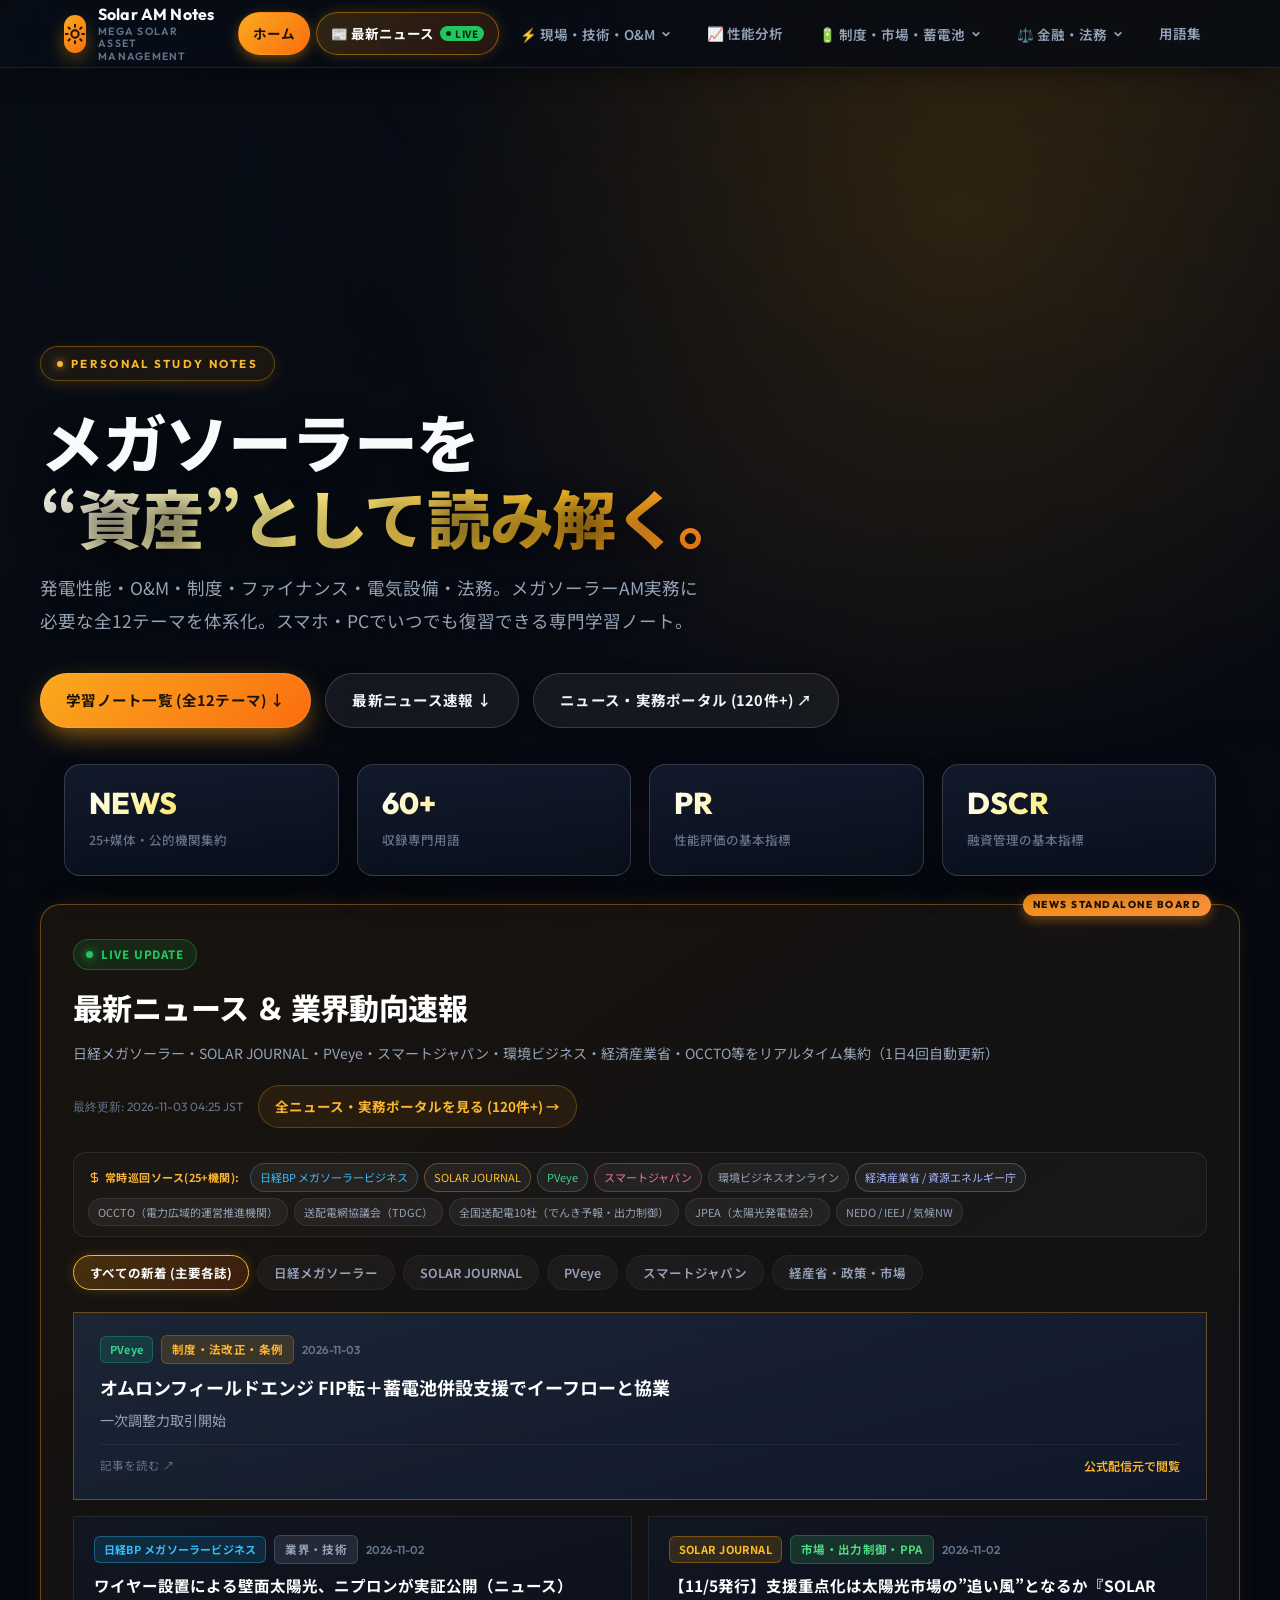
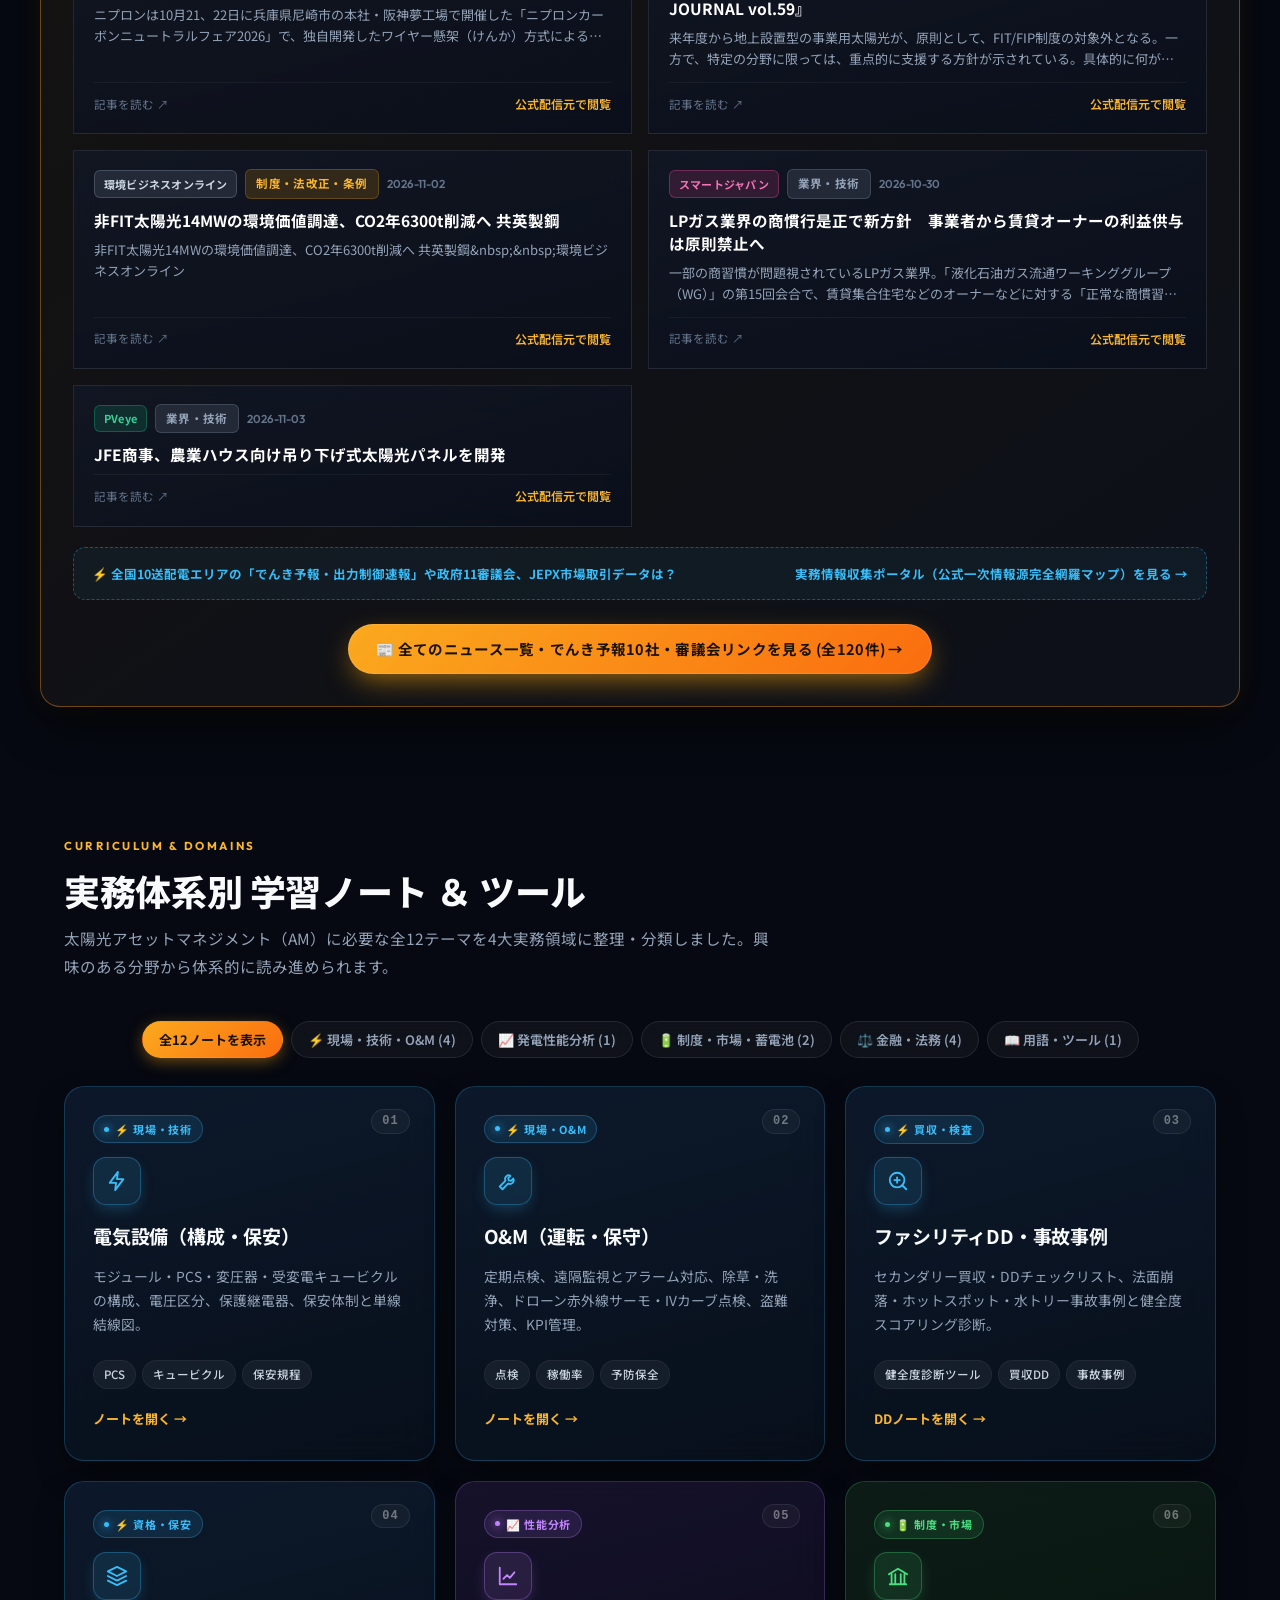
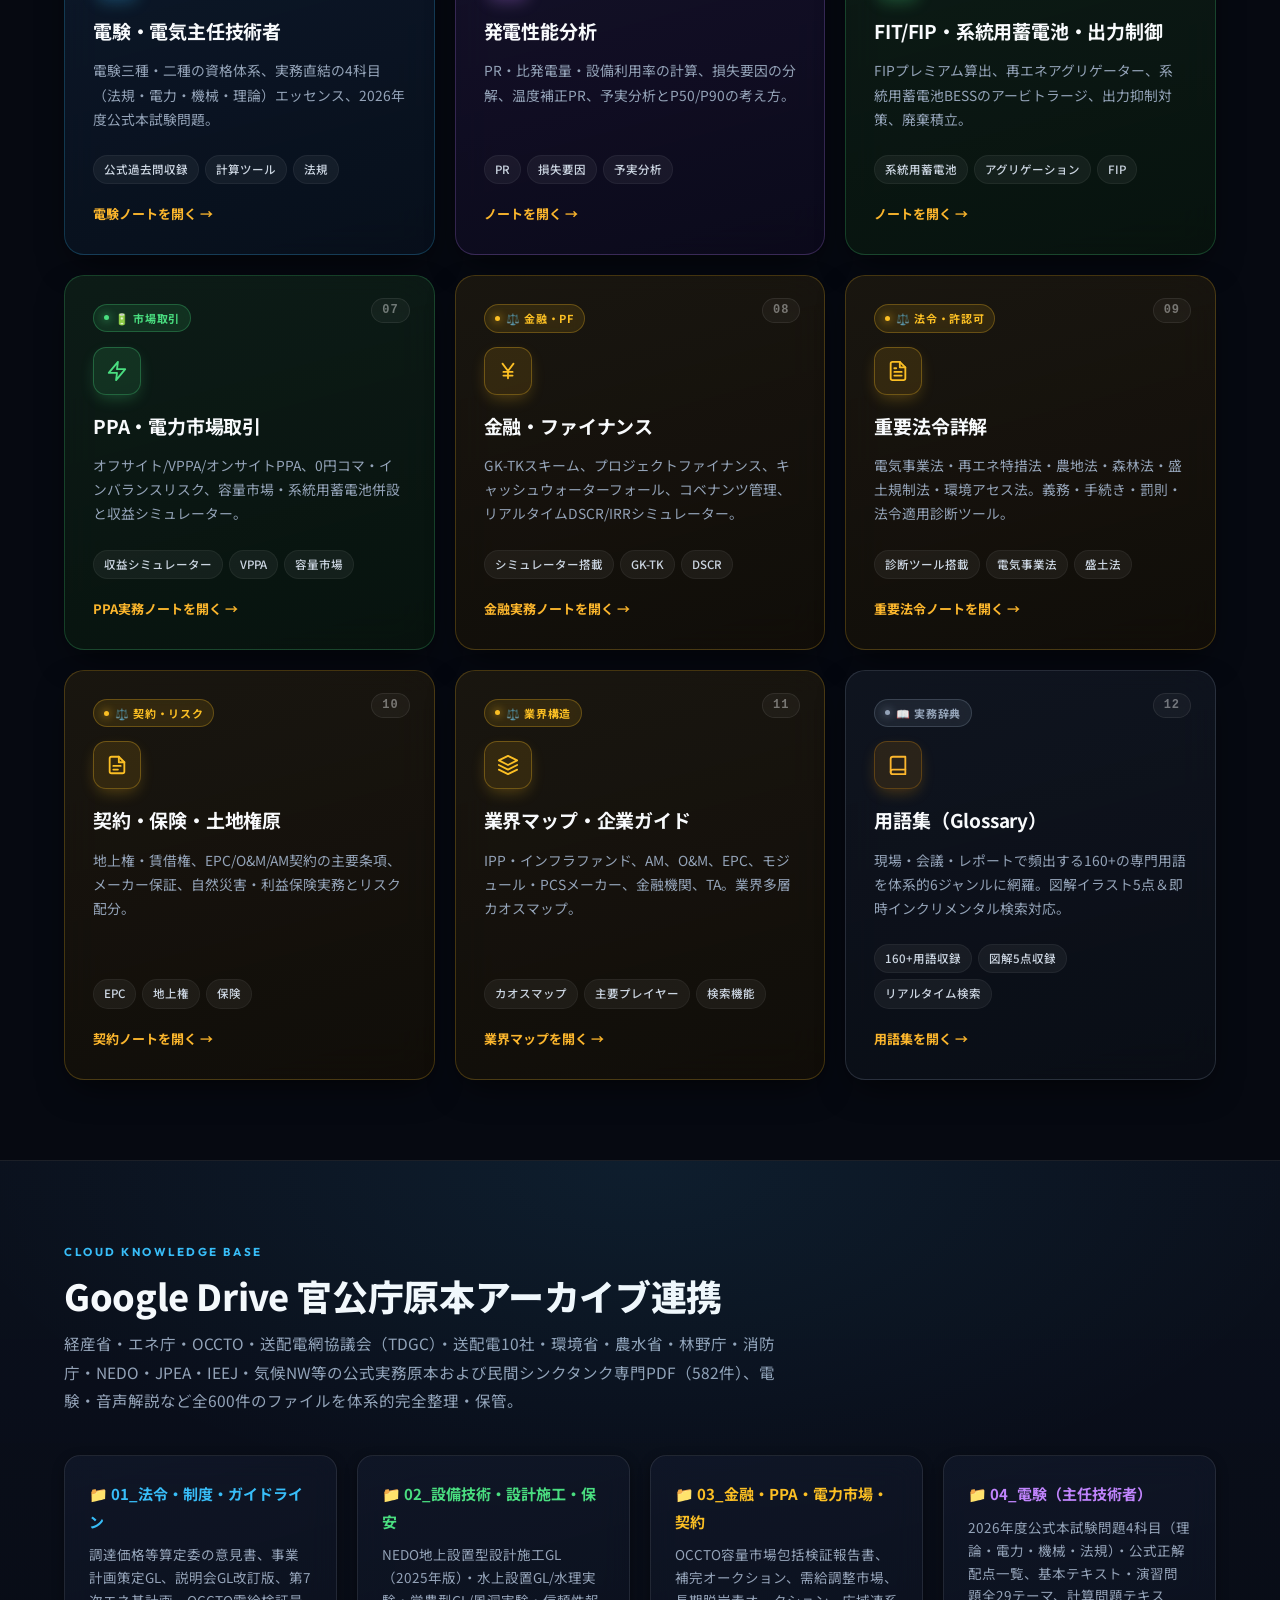
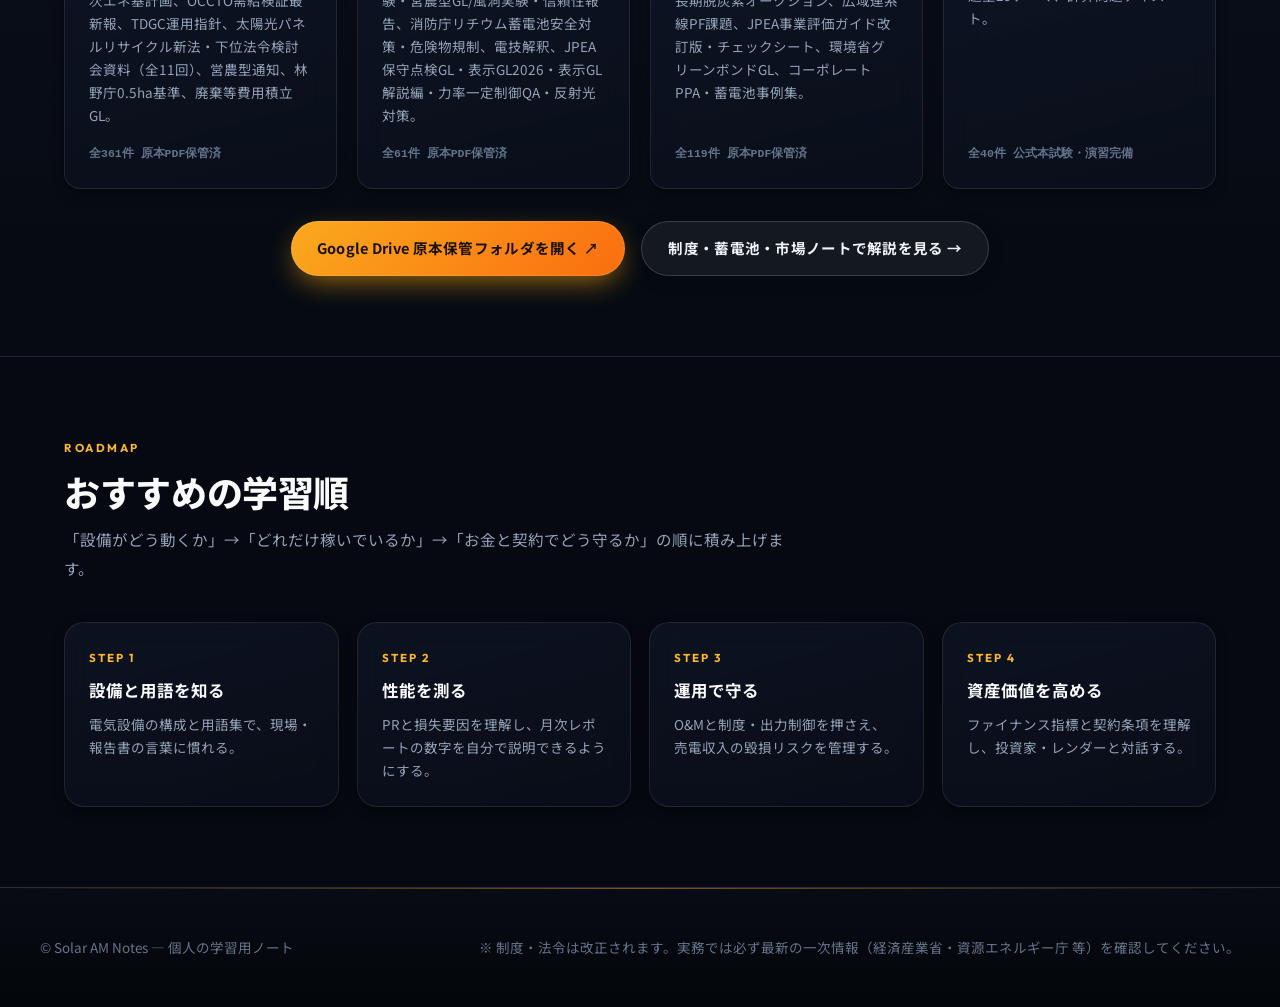
==== commit 902dd936: "feat(ui): ニュース表示枠をスタンドアローンボードに一本化＆全25+参照メディア・公的機関の網羅表示を強化" ====
--- a/index.html
+++ b/index.html
@@ -30,105 +30,26 @@
   </header>
 
   <!-- ===== ヘッダー直下：最優先速報ティッカーバー（サイトを開いて最速で目に入る独立枠） ===== -->
-  <aside class="top-breaking-bar" aria-label="業界最新ニュース速報ティッカー">
-    <div class="top-breaking-inner">
-      <span class="breaking-badge"><span class="live-dot"></span>業界速報</span>
-      <div class="breaking-marquee">
-        <a class="breaking-link" href="https://www.pveye.jp/eye_sight/view/6938/" target="_blank" rel="noopener noreferrer">【PVeye】経産省、FIT・FIP支援縮小へ 公共地導入・カーポート限定検討</a>
-        <span class="breaking-sep">/</span>
-        <a class="breaking-link" href="https://www.pveye.jp/inside_news/view/6944/" target="_blank" rel="noopener noreferrer">【PVeye】SBI損保、メガソーラー向けケーブル盗難保険を商品化</a>
-        <span class="breaking-sep">/</span>
-        <a class="breaking-link" href="https://www.pveye.jp/eye_sight/view/6964/" target="_blank" rel="noopener noreferrer">【PVeye】「営農用太陽光の普及に壁 自治体支援拡充が急務」</a>
-      </div>
-      <a class="breaking-all-link" href="news.html">全120件ポータル ↗</a>
-    </div>
-  </aside>
-
   <main>
     <!-- ===== Hero (ファーストビュー 2カラム独立ニュース枠) ===== -->
-    <section class="hero hero-split">
+    <!-- ===== Hero ===== -->
+    <section class="hero">
       <div class="hero-bg" role="img" aria-label="夕暮れのメガソーラー発電所"></div>
-      <div class="hero-inner hero-split-inner">
-        
-        <!-- 左カラム: 学習ポータル メインコンセプト -->
-        <div class="hero-col-main">
-          <span class="eyebrow">Personal Study Notes</span>
-          <h1>メガソーラーを<br><span class="grad-text">“資産”として読み解く。</span></h1>
-          <p class="lead">発電性能・O&amp;M・制度・ファイナンス・電気設備・法務。メガソーラーAM実務に必要な全12テーマを体系化。スマホ・PCでいつでも復習できる専門学習ノート。</p>
-          <div class="hero-actions">
-            <a class="btn btn-primary" href="#topics" id="btn-start">学習ノート一覧 (全12テーマ) ↓</a>
-            <a class="btn btn-ghost" href="news.html" id="btn-news-portal">ニュースポータル (120件+) ↗</a>
-          </div>
-        </div>
-
-        <!-- 右カラム: 【最優先・独立別枠】ファーストビュー最新ニュース速報枠 -->
-        <aside class="hero-col-news" aria-label="ファーストビュー最新ニュース速報枠">
-          <div class="hero-news-box">
-            <div class="hero-news-box-head">
-              <div class="hero-news-head-title">
-                <span class="live-indicator"><span class="live-dot"></span>LIVE速報</span>
-                <h3>最新業界ニュース</h3>
-              </div>
-              <a class="hero-news-all-link" href="news.html">全120件ポータル ↗</a>
-            </div>
-            <p class="hero-news-box-sub">PVeye・日経BP・SOLAR JOURNAL・経産省 新着5件</p>
-            
-            <div class="hero-news-list">
-              <a class="hero-news-item" href="https://www.pveye.jp/eye_sight/view/6938/" target="_blank" rel="noopener noreferrer">
-                <div class="hero-news-item-meta">
-                  <span class="news-featured-tag">注目</span>
-                  <span class="badge-source source-pveye">PVeye</span>
-                  <span class="news-date">2026-10-31</span>
-                </div>
-                <h4 class="hero-news-item-title">経産省、FIT・FIPの支援縮小へ 公共地導入やカーポート限定か</h4>
-              </a>
-
-              <a class="hero-news-item" href="https://www.pveye.jp/eye_sight/view/6964/" target="_blank" rel="noopener noreferrer">
-                <div class="hero-news-item-meta">
-                  <span class="badge-source source-pveye">PVeye</span>
-                  <span class="news-date">2026-10-31</span>
-                </div>
-                <h4 class="hero-news-item-title">「営農用太陽光の普及に壁 自治体支援の拡充が急務」</h4>
-              </a>
-
-              <a class="hero-news-item" href="https://www.pveye.jp/eye_sight/view/6974/" target="_blank" rel="noopener noreferrer">
-                <div class="hero-news-item-meta">
-                  <span class="badge-source source-pveye">PVeye</span>
-                  <span class="news-date">2026-10-31</span>
-                </div>
-                <h4 class="hero-news-item-title">堀内電気、近計システムを提訴へ（損害賠償額2300万円）</h4>
-              </a>
-
-              <a class="hero-news-item" href="https://www.pveye.jp/inside_news/view/6944/" target="_blank" rel="noopener noreferrer">
-                <div class="hero-news-item-meta">
-                  <span class="badge-source source-pveye">PVeye</span>
-                  <span class="news-date">2026-10-31</span>
-                </div>
-                <h4 class="hero-news-item-title">SBI損保、メガソーラー向け「ケーブル盗難保険」を商品化</h4>
-              </a>
-
-              <a class="hero-news-item" href="https://www.pveye.jp/inside_news/view/6945/" target="_blank" rel="noopener noreferrer">
-                <div class="hero-news-item-meta">
-                  <span class="badge-source source-pveye">PVeye</span>
-                  <span class="news-date">2026-10-31</span>
-                </div>
-                <h4 class="hero-news-item-title">大日本印刷、10MW級のオンサイトPPA締結を発表</h4>
-              </a>
-            </div>
-
-            <div class="hero-news-box-foot">
-              <a class="hero-news-foot-btn" href="#latest-news-section">▼ ソース別絞り込み・詳細解説ボードへ</a>
-            </div>
-          </div>
-        </aside>
-
+      <div class="hero-inner">
+        <span class="eyebrow">Personal Study Notes</span>
+        <h1>メガソーラーを<br><span class="grad-text">“資産”として読み解く。</span></h1>
+        <p class="lead">発電性能・O&amp;M・制度・ファイナンス・電気設備・法務。メガソーラーAM実務に必要な全12テーマを体系化。スマホ・PCでいつでも復習できる専門学習ノート。</p>
+        <div class="hero-actions">
+          <a class="btn btn-primary" href="#topics" id="btn-start">学習ノート一覧 (全12テーマ) ↓</a>
+          <a class="btn btn-ghost" href="#latest-news-section" id="btn-latest-news">最新ニュース速報 ↓</a>
+          <a class="btn btn-ghost" href="news.html" id="btn-news-portal">ニュース・実務ポータル (120件+) ↗</a>
+        </div>
       </div>
     </section>
-
     <!-- ===== Stats ===== -->
     <div class="section" style="padding-top:0;padding-bottom:0">
       <div class="stats reveal">
-        <div class="stat"><b class="grad-text">NEWS</b><span>日経/SJ/PVeye/経産省</span></div>
+        <div class="stat"><b class="grad-text">NEWS</b><span>25+媒体・公的機関集約</span></div>
         <div class="stat"><b class="grad-text">60+</b><span>収録専門用語</span></div>
         <div class="stat"><b class="grad-text">PR</b><span>性能評価の基本指標</span></div>
         <div class="stat"><b class="grad-text">DSCR</b><span>融資管理の基本指標</span></div>
@@ -141,7 +62,7 @@
         <div class="home-news-title-wrap">
           <span class="live-indicator"><span class="live-dot"></span>LIVE UPDATE</span>
           <h2 id="home-news-title">最新ニュース ＆ 業界動向速報</h2>
-          <p>日経メガソーラー・SOLAR JOURNAL・PVeye・経済産業省・OCCTO等の最新5件をリアルタイム集約（1日4回更新）</p>
+          <p>日経メガソーラー・SOLAR JOURNAL・PVeye・スマートジャパン・環境ビジネス・経済産業省・OCCTO等をリアルタイム集約（1日4回自動更新）</p>
         </div>
         <div class="home-news-actions">
           <span class="home-news-updated" id="home-news-updated">毎日自動更新中</span>
@@ -149,16 +70,33 @@
         </div>
       </div>
 
-      <!-- クイックソース切り替えフィルター -->
+      <!-- 常時定点観測中：全参照メディア＆公的機関バッジ一覧（参照サイト完全網羅の証明） -->
+      <div class="news-sources-badges reveal" aria-label="常時定点観測メディア＆公的機関">
+        <span class="sources-label"><svg width="13" height="13" viewBox="0 0 24 24" fill="none" stroke="currentColor" stroke-width="2.2"><path d="M12 2v20M17 5H9.5a3.5 3.5 0 0 0 0 7h5a3.5 3.5 0 0 1 0 7H6"/></svg> 常時巡回ソース(25+機関):</span>
+        <span class="source-pill" style="color:#38bdf8;border-color:rgba(56,189,248,0.3);">日経BP メガソーラービジネス</span>
+        <span class="source-pill" style="color:#fbbf24;border-color:rgba(251,191,36,0.3);">SOLAR JOURNAL</span>
+        <span class="source-pill" style="color:#34d399;border-color:rgba(52,211,153,0.3);">PVeye</span>
+        <span class="source-pill" style="color:#f472b6;border-color:rgba(244,114,182,0.3);">スマートジャパン</span>
+        <span class="source-pill">環境ビジネスオンライン</span>
+        <span class="source-pill" style="color:#a5b4fc;border-color:rgba(165,180,252,0.3);">経済産業省 / 資源エネルギー庁</span>
+        <span class="source-pill">OCCTO（電力広域的運営推進機関）</span>
+        <span class="source-pill">送配電網協議会（TDGC）</span>
+        <span class="source-pill">全国送配電10社（でんき予報・出力制御）</span>
+        <span class="source-pill">JPEA（太陽光発電協会）</span>
+        <span class="source-pill">NEDO / IEEJ / 気候NW</span>
+      </div>
+
+      <!-- クイックソース切り替えフィルター（主要各誌・公的発表を直接選択） -->
       <div class="filter-chips home-news-chips" id="home-news-chips" role="group" aria-label="ニュースソースで絞り込み">
-        <button class="chip active" data-source="all">すべての新着 (最新5件)</button>
+        <button class="chip active" data-source="all">すべての新着 (主要各誌)</button>
         <button class="chip" data-source="日経BP メガソーラービジネス">日経メガソーラー</button>
         <button class="chip" data-source="SOLAR JOURNAL">SOLAR JOURNAL</button>
         <button class="chip" data-source="PVeye">PVeye</button>
+        <button class="chip" data-source="スマートジャパン">スマートジャパン</button>
         <button class="chip" data-source="policy_market">経産省・政策・市場</button>
       </div>
 
-      <!-- ニュースカード一覧（静的HTML初期レンダリング＋JSインタラクティブ両対応：最新5件） -->
+      <!-- ニュースカード一覧（主要各メディアの最新記事を網羅した6件表示） -->
       <div class="home-news-grid" id="home-news-cards">
         <a class="home-news-card" href="https://www.pveye.jp/eye_sight/view/6938/" target="_blank" rel="noopener noreferrer">
           <div>
@@ -176,30 +114,45 @@
             <span class="home-news-link-btn">公式配信元で閲覧</span>
           </div>
         </a>
-        <a class="home-news-card" href="https://www.pveye.jp/eye_sight/view/6964/" target="_blank" rel="noopener noreferrer">
-          <div>
-            <div class="home-news-meta">
-              <span class="badge-source source-pveye">PVeye</span>
+        <a class="home-news-card" href="https://project.nikkeibp.co.jp/ms/mega-solar/" target="_blank" rel="noopener noreferrer">
+          <div>
+            <div class="home-news-meta">
+              <span class="badge-source source-nikkei">日経BP メガソーラービジネス</span>
+              <span class="news-cat cat-finance">投資・ファイナンス</span>
+              <span class="news-date">2026-10-31</span>
+            </div>
+            <h3 class="home-news-title">太陽光発電所セカンダリー取引と系統用蓄電池併設FIP転換の最新動向</h3>
+            <p class="home-news-summary">既存メガソーラーの売却・リパワリング、蓄電池併設によるインバランス回避戦略など、国内主要ファンドやアセットマネージャーの最新投資実務。</p>
+          </div>
+          <div class="home-news-foot">
+            <span>記事を読む ↗</span>
+            <span class="home-news-link-btn">公式配信元で閲覧</span>
+          </div>
+        </a>
+        <a class="home-news-card" href="https://www.itmedia.co.jp/smartjapan/" target="_blank" rel="noopener noreferrer">
+          <div>
+            <div class="home-news-meta">
+              <span class="badge-source source-smartjapan">スマートジャパン</span>
+              <span class="news-cat cat-market">市場・出力制御・PPA</span>
+              <span class="news-date">2026-10-31</span>
+            </div>
+            <h3 class="home-news-title">再エネアグリゲーションと蓄電システム活用、コーポレートPPA最前線</h3>
+            <p class="home-news-summary">需要家企業によるオフサイトPPA契約拡大と、発電事業者・アグリゲーターによる市場価格連動型最適充放電マネジメントの実例。</p>
+          </div>
+          <div class="home-news-foot">
+            <span>記事を読む ↗</span>
+            <span class="home-news-link-btn">公式配信元で閲覧</span>
+          </div>
+        </a>
+        <a class="home-news-card" href="https://solarjournal.jp/" target="_blank" rel="noopener noreferrer">
+          <div>
+            <div class="home-news-meta">
+              <span class="badge-source source-sj">SOLAR JOURNAL</span>
               <span class="news-cat cat-industry">業界・技術</span>
               <span class="news-date">2026-10-31</span>
             </div>
-            <h3 class="home-news-title">「営農用太陽光の普及に壁 自治体支援の拡充が急務」</h3>
-            <p class="home-news-summary">自然エネルギー財団 塚本悠平研究員による営農型太陽光（ソーラーシェアリング）の最新レポート。農地転用基準や地域共生における課題を提示。</p>
-          </div>
-          <div class="home-news-foot">
-            <span>記事を読む ↗</span>
-            <span class="home-news-link-btn">公式配信元で閲覧</span>
-          </div>
-        </a>
-        <a class="home-news-card" href="https://www.pveye.jp/eye_sight/view/6974/" target="_blank" rel="noopener noreferrer">
-          <div>
-            <div class="home-news-meta">
-              <span class="badge-source source-pveye">PVeye</span>
-              <span class="news-cat cat-industry">業界・技術</span>
-              <span class="news-date">2026-10-31</span>
-            </div>
-            <h3 class="home-news-title">堀内電気、近計システムを提訴へ（損害賠償額2300万円）</h3>
-            <p class="home-news-summary">太陽光発電遠隔監視・計測機器の納入を巡る損害賠償請求訴訟。業界内の機器トラブルと契約不適合責任の実務リスク。</p>
+            <h3 class="home-news-title">営農型太陽光（ソーラーシェアリング）の最新事例と次世代セル技術</h3>
+            <p class="home-news-summary">農地一時転用新ガイドラインに対応した架台設計、ペロブスカイト太陽電池の実証実験など、国内外の先端技術動向をレポート。</p>
           </div>
           <div class="home-news-foot">
             <span>記事を読む ↗</span>
@@ -221,21 +174,27 @@
             <span class="home-news-link-btn">公式配信元で閲覧</span>
           </div>
         </a>
-        <a class="home-news-card" href="https://www.pveye.jp/inside_news/view/6945/" target="_blank" rel="noopener noreferrer">
-          <div>
-            <div class="home-news-meta">
-              <span class="badge-source source-pveye">PVeye</span>
-              <span class="news-cat cat-market">市場・出力制御・PPA</span>
-              <span class="news-date">2026-10-31</span>
-            </div>
-            <h3 class="home-news-title">大日本印刷、10MW級のオンサイトPPA締結を発表</h3>
-            <p class="home-news-summary">事業所屋根等を活用した大規模オンサイトコーポレートPPAを推進。非FIT再エネ調達と長期脱炭素目標の達成を加速。</p>
-          </div>
-          <div class="home-news-foot">
-            <span>記事を読む ↗</span>
-            <span class="home-news-link-btn">公式配信元で閲覧</span>
-          </div>
-        </a>
+        <a class="home-news-card" href="https://www.meti.go.jp/shingikai/enecho/denki_gas/saisei_kano/index.html" target="_blank" rel="noopener noreferrer">
+          <div>
+            <div class="home-news-meta">
+              <span class="badge-source source-meti">経済産業省 / 資源エネルギー庁</span>
+              <span class="news-cat cat-policy">制度・法改正・条例</span>
+              <span class="news-date">2026-10-31</span>
+            </div>
+            <h3 class="home-news-title">第7次エネルギー基本計画策定に向けた再エネ大量導入・系統接続の指針改訂</h3>
+            <p class="home-news-summary">ノンファーム型接続の適用拡大、広域連系線のマスタープラン進捗、廃棄等費用積立およびリサイクル義務化の下位法令整備状況。</p>
+          </div>
+          <div class="home-news-foot">
+            <span>記事を読む ↗</span>
+            <span class="home-news-link-btn">公式配信元で閲覧</span>
+          </div>
+        </a>
+      </div>
+
+      <!-- 実務情報収集ポータルへの直行案内バナー -->
+      <div class="home-news-footer-banner reveal">
+        <p>⚡ <strong>全国10送配電エリアの「でんき予報・出力制御速報」や政府11審議会、JEPX市場取引データは？</strong></p>
+        <a href="news.html#monitoring-sources">実務情報収集ポータル（公式一次情報源完全網羅マップ）を見る →</a>
       </div>
 
       <div class="home-news-footer reveal">
@@ -399,26 +358,26 @@
         <div class="section-head reveal">
           <span class="kicker" style="color: #38bdf8;">Cloud Knowledge Base</span>
           <h2>Google Drive 官公庁原本アーカイブ連携</h2>
-          <p>経産省・エネ庁・OCCTO・送配電網協議会（TDGC）・送配電10社・環境省・農水省・林野庁・消防庁・NEDO・JPEAの公式実務原本PDF（482件）および電験・音声解説など全500超のファイルを体系的完全整理・保管。</p>
+          <p>経産省・エネ庁・OCCTO・送配電網協議会（TDGC）・送配電10社・環境省・農水省・林野庁・消防庁・NEDO・JPEA・IEEJ・気候NW等の公式実務原本および民間シンクタンク専門PDF（582件）、電験・音声解説など全600件のファイルを体系的完全整理・保管。</p>
         </div>
 
         <div class="drive-grid reveal">
           <div class="drive-card">
             <div class="drive-card-title" style="color: #38bdf8;">📁 01_法令・制度・ガイドライン</div>
             <p>調達価格等算定委の意見書、事業計画策定GL、説明会GL改訂版、第7次エネ基計画、OCCTO需給検証最新報、TDGC運用指針、太陽光パネルリサイクル新法・下位法令検討会資料（全11回）、営農型通知、林野庁0.5ha基準、廃棄等費用積立GL。</p>
-            <div class="drive-card-count">全290件 原本PDF保管済</div>
+            <div class="drive-card-count">全361件 原本PDF保管済</div>
           </div>
 
           <div class="drive-card">
             <div class="drive-card-title" style="color: #4ade80;">📁 02_設備技術・設計施工・保安</div>
             <p>NEDO地上設置型設計施工GL（2025年版）・水上設置GL/水理実験・営農型GL/風洞実験・信頼性報告、消防庁リチウム蓄電池安全対策・危険物規制、電技解釈、JPEA保守点検GL・表示GL2026・表示GL解説編・力率一定制御QA・反射光対策。</p>
-            <div class="drive-card-count">全48件 原本PDF保管済</div>
+            <div class="drive-card-count">全61件 原本PDF保管済</div>
           </div>
 
           <div class="drive-card">
             <div class="drive-card-title" style="color: #fbbf24;">📁 03_金融・PPA・電力市場・契約</div>
             <p>OCCTO容量市場包括検証報告書、補完オークション、需給調整市場、長期脱炭素オークション、広域連系線PF課題、JPEA事業評価ガイド改訂版・チェックシート、環境省グリーンボンドGL、コーポレートPPA・蓄電池事例集。</p>
-            <div class="drive-card-count">全103件 原本PDF保管済</div>
+            <div class="drive-card-count">全119件 原本PDF保管済</div>
           </div>
 
           <div class="drive-card">
--- a/assets/css/style.css
+++ b/assets/css/style.css
@@ -0,0 +1,1932 @@
+/* ==========================================================
+   Solar AM Notes - 高級エグゼクティブデザインシステム
+   Deep Obsidian / Champagne Gold / Ambient Starlight UI
+   ========================================================== */
+
+:root {
+  /* 洗練されたラグジュアリーカラーパレット */
+  --bg: hsl(222, 47%, 4.5%);
+  --bg-2: hsl(223, 38%, 7.5%);
+  --surface: hsl(222, 30%, 11%);
+  --surface-2: hsl(222, 28%, 15%);
+  --surface-glass: rgba(18, 26, 44, 0.65);
+  
+  --border: rgba(255, 255, 255, 0.09);
+  --border-soft: rgba(255, 255, 255, 0.05);
+  --border-highlight: rgba(255, 255, 255, 0.16);
+
+  --text: #f8fafc;
+  --text-sub: #94a3b8;
+  --text-mute: #64748b;
+
+  /* アクセントカラー（上品なトーン） */
+  --gold: hsl(40, 96%, 58%);
+  --gold-light: hsl(42, 100%, 72%);
+  --amber: hsl(35, 96%, 52%);
+  --orange: hsl(24, 96%, 54%);
+  --sky: hsl(199, 89%, 60%);
+  --green: hsl(152, 68%, 46%);
+  --purple: hsl(265, 89%, 72%);
+  --red: hsl(0, 84%, 60%);
+
+  /* 高級感あるグラデーション */
+  --grad-sun: linear-gradient(135deg, hsl(38, 96%, 55%) 0%, hsl(24, 96%, 52%) 100%);
+  --grad-gold: linear-gradient(135deg, #fef08a 0%, #f59e0b 50%, #d97706 100%);
+  --grad-text: linear-gradient(135deg, #ffffff 0%, #fef08a 35%, #fbbf24 70%, #f97316 100%);
+  --grad-card: linear-gradient(165deg, rgba(26, 36, 60, 0.65) 0%, rgba(13, 19, 32, 0.85) 100%);
+  --grad-glass: linear-gradient(180deg, rgba(255, 255, 255, 0.06) 0%, rgba(255, 255, 255, 0.01) 100%);
+
+  /* タイポグラフィ */
+  --font-ja: "Noto Sans JP", -apple-system, BlinkMacSystemFont, "Segoe UI", "Hiragino Sans", "Yu Gothic UI", sans-serif;
+  --font-en: "Outfit", -apple-system, BlinkMacSystemFont, sans-serif;
+  --font-mono: "JetBrains Mono", ui-monospace, "SFMono-Regular", Consolas, monospace;
+
+  /* レイアウト＆エフェクト */
+  --radius-xl: 20px;
+  --radius: 16px;
+  --radius-sm: 10px;
+  --header-h: 68px;
+  --maxw: 1200px;
+  
+  --shadow-sm: 0 4px 12px rgba(0, 0, 0, 0.4);
+  --shadow-md: 0 12px 32px -8px rgba(0, 0, 0, 0.6);
+  --shadow-lg: 0 24px 48px -12px rgba(0, 0, 0, 0.75), 0 0 20px -4px rgba(245, 158, 11, 0.12);
+  --glow-gold: 0 0 24px -4px rgba(245, 158, 11, 0.35);
+  --glow-cyan: 0 0 24px -4px rgba(56, 189, 248, 0.35);
+
+  --ease: cubic-bezier(0.16, 1, 0.3, 1);
+}
+
+/* ---------- Reset ---------- */
+*, *::before, *::after { box-sizing: border-box; }
+html { scroll-behavior: smooth; scroll-padding-top: calc(var(--header-h) + 20px); -webkit-text-size-adjust: 100%; }
+body {
+  margin: 0;
+  font-family: var(--font-ja);
+  font-size: 15.5px;
+  line-height: 1.85;
+  color: var(--text);
+  background-color: var(--bg);
+  background-image:
+    radial-gradient(1200px 700px at 85% -5%, rgba(245, 158, 11, 0.09), transparent 60%),
+    radial-gradient(1000px 600px at -5% 25%, rgba(56, 189, 248, 0.07), transparent 60%),
+    radial-gradient(800px 500px at 50% 70%, rgba(192, 132, 252, 0.05), transparent 60%),
+    radial-gradient(rgba(255, 255, 255, 0.04) 1px, transparent 1px);
+  background-size: 100% 100%, 100% 100%, 100% 100%, 32px 32px;
+  background-attachment: fixed;
+  -webkit-font-smoothing: antialiased;
+  -moz-osx-font-smoothing: grayscale;
+  overflow-x: hidden;
+}
+img { max-width: 100%; display: block; }
+a { color: var(--gold); text-decoration: none; transition: color .2s var(--ease); }
+a:hover { color: var(--gold-light); }
+::selection { background: rgba(245, 158, 11, 0.35); color: #fff; }
+
+/* ---------- Reading progress ---------- */
+.progress {
+  position: fixed; top: 0; left: 0; height: 3px; width: 0;
+  background: var(--grad-sun);
+  z-index: 200;
+  box-shadow: 0 0 14px rgba(245, 158, 11, 0.8);
+  transition: width .1s linear;
+}
+
+/* ---------- Header ---------- */
+.site-header {
+  position: sticky; top: 0; z-index: 100;
+  height: var(--header-h);
+  backdrop-filter: blur(20px) saturate(180%);
+  -webkit-backdrop-filter: blur(20px) saturate(180%);
+  background: rgba(8, 12, 20, 0.78);
+  border-bottom: 1px solid var(--border);
+  box-shadow: 0 10px 30px -10px rgba(0, 0, 0, 0.6);
+  transition: background .3s, border-color .3s;
+}
+.header-inner {
+  max-width: var(--maxw); height: 100%;
+  margin: 0 auto; padding: 0 24px;
+  display: flex; align-items: center; justify-content: space-between; gap: 20px;
+}
+.brand { display: flex; align-items: center; gap: 12px; color: var(--text); font-family: var(--font-en); font-weight: 700; letter-spacing: .01em; }
+.brand:hover { color: var(--text); }
+.brand-logo {
+  width: 38px; height: 38px; border-radius: 11px;
+  background: var(--grad-sun);
+  display: grid; place-items: center;
+  box-shadow: 0 8px 20px -4px rgba(245, 158, 11, 0.65);
+  transition: transform .25s var(--ease), box-shadow .25s;
+}
+.brand:hover .brand-logo { transform: rotate(5deg) scale(1.05); }
+.brand-logo svg { width: 22px; height: 22px; }
+.brand small { display: block; font-size: 10.5px; font-weight: 600; color: var(--text-mute); letter-spacing: .12em; line-height: 1.2; text-transform: uppercase; margin-top: 1px; }
+.brand span { line-height: 1.2; font-size: 16px; font-weight: 700; }
+
+.nav { display: flex; align-items: center; gap: 6px; }
+.nav a, .nav-dropdown-btn {
+  color: var(--text-sub); font-size: 13.5px; font-weight: 600;
+  padding: 8px 14px; border-radius: 999px;
+  background: transparent; border: 1px solid transparent; font-family: inherit; cursor: pointer;
+  display: inline-flex; align-items: center; gap: 6px;
+  transition: all .2s var(--ease);
+  white-space: nowrap;
+}
+.nav a:hover, .nav-dropdown-btn:hover {
+  color: #fff; background: rgba(255, 255, 255, 0.05);
+  border-color: rgba(255, 255, 255, 0.08);
+}
+.nav a.active {
+  color: #1a1206; background: var(--grad-sun);
+  font-weight: 700; border-color: transparent;
+  box-shadow: 0 4px 14px -2px rgba(245, 158, 11, 0.5);
+}
+.nav-dropdown-btn.has-active {
+  color: var(--gold); background: rgba(245, 158, 11, 0.1);
+  border-color: rgba(245, 158, 11, 0.25);
+}
+
+/* Dropdown menu */
+.nav-dropdown { position: relative; display: inline-block; }
+.nav-dropdown-menu {
+  position: absolute; top: calc(100% + 8px); left: 0; min-width: 250px;
+  background: rgba(14, 20, 34, 0.96); backdrop-filter: blur(24px);
+  border: 1px solid var(--border-highlight); border-radius: var(--radius-sm);
+  padding: 8px 6px; box-shadow: 0 20px 45px -10px rgba(0, 0, 0, 0.8), 0 0 1px rgba(255,255,255,0.2);
+  opacity: 0; pointer-events: none; transform: translateY(8px);
+  transition: opacity .22s var(--ease), transform .22s var(--ease);
+  z-index: 150; display: flex; flex-direction: column; gap: 3px;
+}
+.nav-dropdown:hover .nav-dropdown-menu,
+.nav-dropdown:focus-within .nav-dropdown-menu {
+  opacity: 1; pointer-events: auto; transform: translateY(0);
+}
+.nav-dropdown-menu a {
+  display: block; width: 100%; padding: 10px 14px; border-radius: 8px;
+  font-size: 13.5px; color: var(--text-sub); text-align: left;
+  border: none;
+  transition: color .15s, background .15s, transform .15s;
+}
+.nav-dropdown-menu a:hover {
+  color: #fff; background: rgba(255, 255, 255, 0.08);
+  transform: translateX(3px);
+}
+.nav-dropdown-menu a.active {
+  color: var(--gold); font-weight: 700; background: rgba(245, 158, 11, 0.14);
+}
+
+.nav-toggle {
+  display: none;
+  width: 44px; height: 44px; border: 1px solid var(--border); border-radius: 12px;
+  background: rgba(255, 255, 255, 0.05); color: var(--text); cursor: pointer;
+  align-items: center; justify-content: center;
+  transition: all .2s;
+}
+.nav-toggle:hover { background: rgba(255, 255, 255, 0.1); border-color: rgba(255, 255, 255, 0.2); }
+.nav-toggle span, .nav-toggle span::before, .nav-toggle span::after {
+  display: block; width: 18px; height: 2px; background: currentColor; border-radius: 2px;
+  position: relative; transition: transform .3s var(--ease), background .3s;
+}
+.nav-toggle span::before, .nav-toggle span::after { content: ""; position: absolute; left: 0; }
+.nav-toggle span::before { top: -6px; }
+.nav-toggle span::after { top: 6px; }
+.nav-open .nav-toggle span { background: transparent; }
+.nav-open .nav-toggle span::before { transform: translateY(6px) rotate(45deg); }
+.nav-open .nav-toggle span::after { transform: translateY(-6px) rotate(-45deg); }
+
+/* Domain badges */
+.badge-domain {
+  display: inline-flex; align-items: center; gap: 6px;
+  font-size: 11px; font-weight: 700; padding: 3px 10px; border-radius: 999px;
+  width: fit-content; text-transform: uppercase; letter-spacing: 0.06em;
+  backdrop-filter: blur(8px);
+}
+.badge-domain::before {
+  content: ""; width: 5px; height: 5px; border-radius: 50%;
+  background: currentColor; box-shadow: 0 0 8px currentColor;
+}
+.domain-tech { color: #38bdf8; background: rgba(56, 189, 248, 0.1); border: 1px solid rgba(56, 189, 248, 0.28); }
+.domain-perf { color: #c084fc; background: rgba(192, 132, 252, 0.1); border: 1px solid rgba(192, 132, 252, 0.28); }
+.domain-market { color: #4ade80; background: rgba(74, 222, 128, 0.1); border: 1px solid rgba(74, 222, 128, 0.28); }
+.domain-finance { color: #fbbf24; background: rgba(251, 191, 36, 0.1); border: 1px solid rgba(251, 191, 36, 0.28); }
+.domain-tool { color: #94a3b8; background: rgba(148, 163, 184, 0.1); border: 1px solid rgba(148, 163, 184, 0.25); }
+
+.card.is-hidden { display: none !important; }
+
+@media (max-width: 1080px) {
+  .nav-toggle { display: inline-flex; }
+  .nav {
+    position: fixed; top: var(--header-h); left: 0; right: 0;
+    flex-direction: column; align-items: stretch; gap: 8px;
+    padding: 20px 24px 32px;
+    background: rgba(8, 12, 20, 0.98); backdrop-filter: blur(28px);
+    border-bottom: 1px solid var(--border-highlight);
+    transform: translateY(-110%); opacity: 0; pointer-events: none;
+    transition: transform .4s var(--ease), opacity .3s var(--ease);
+    max-height: calc(100vh - var(--header-h)); overflow-y: auto;
+  }
+  .nav-dropdown { width: 100%; }
+  .nav-dropdown-btn {
+    width: 100%; justify-content: space-between; padding: 13px 16px;
+    background: rgba(255, 255, 255, 0.05); border-radius: 12px; font-size: 14.5px; font-weight: 700;
+  }
+  .nav-dropdown-menu {
+    position: static; opacity: 1; pointer-events: auto; transform: none;
+    box-shadow: none; background: transparent; border: none; padding: 6px 0 8px 12px;
+  }
+  .nav-dropdown-menu a { padding: 11px 14px; border-radius: 8px; font-size: 14px; }
+  .nav a { padding: 13px 16px; border-radius: 12px; font-size: 14.5px; }
+  .nav-open .nav { transform: translateY(0); opacity: 1; pointer-events: auto; }
+}
+
+/* ---------- Hero ---------- */
+.hero {
+  position: relative; isolation: isolate;
+  min-height: min(84vh, 740px);
+  display: flex; align-items: flex-end;
+  padding: 130px 24px 80px;
+  overflow: hidden;
+}
+.hero-bg {
+  position: absolute; inset: 0; z-index: -2;
+  background: url("../img/hero.jpg") center 40% / cover no-repeat;
+  transform: scale(1.05);
+  animation: heroZoom 24s var(--ease) forwards;
+  filter: contrast(108%) brightness(92%);
+}
+.hero::after {
+  content: ""; position: absolute; inset: 0; z-index: -1;
+  background:
+    radial-gradient(circle at 75% 20%, rgba(245, 158, 11, 0.15), transparent 50%),
+    linear-gradient(180deg, rgba(8, 12, 20, 0.3) 0%, rgba(8, 12, 20, 0.65) 60%, var(--bg) 100%),
+    linear-gradient(90deg, rgba(8, 12, 20, 0.85) 0%, transparent 65%);
+}
+@keyframes heroZoom { to { transform: scale(1); } }
+.hero-inner { max-width: var(--maxw); width: 100%; margin: 0 auto; }
+.eyebrow {
+  display: inline-flex; align-items: center; gap: 8px;
+  font-family: var(--font-en); font-size: 11.5px; font-weight: 700; letter-spacing: .2em; text-transform: uppercase;
+  color: var(--gold);
+  padding: 6px 16px; border-radius: 999px;
+  border: 1px solid rgba(245, 158, 11, 0.35);
+  background: rgba(245, 158, 11, 0.08);
+  box-shadow: 0 4px 16px -2px rgba(245, 158, 11, 0.2);
+  backdrop-filter: blur(12px);
+}
+.eyebrow::before {
+  content: ""; width: 6px; height: 6px; border-radius: 50%;
+  background: var(--gold); box-shadow: 0 0 10px var(--gold);
+  animation: pulse 2s infinite;
+}
+@keyframes pulse { 50% { opacity: .4; transform: scale(0.9); } }
+.hero h1 {
+  font-family: var(--font-ja);
+  font-size: clamp(34px, 6.5vw, 64px);
+  line-height: 1.18; letter-spacing: -.02em;
+  margin: 22px 0 18px; font-weight: 800;
+  text-shadow: 0 8px 30px rgba(0, 0, 0, 0.7);
+}
+.grad-text {
+  background: var(--grad-text);
+  -webkit-background-clip: text; background-clip: text;
+  color: transparent;
+  display: inline-block;
+}
+.hero p.lead {
+  font-size: clamp(15px, 2vw, 17.5px);
+  color: var(--text-sub);
+  max-width: 660px;
+  margin: 0 0 36px;
+  line-height: 1.85;
+  text-shadow: 0 2px 10px rgba(0, 0, 0, 0.8);
+}
+.hero-actions { display: flex; flex-wrap: wrap; gap: 14px; }
+
+/* ===== Hero Split Layout (ファーストビュー 2カラム独立ニュース枠) ===== */
+.hero-split {
+  padding-top: 56px;
+  padding-bottom: 64px;
+}
+.hero-split-inner {
+  display: grid;
+  grid-template-columns: 1.12fr 0.88fr;
+  gap: 36px;
+  align-items: center;
+}
+.hero-col-main {
+  display: flex;
+  flex-direction: column;
+}
+.hero-col-news {
+  position: relative;
+  z-index: 3;
+}
+.hero-news-box {
+  background: linear-gradient(150deg, rgba(24, 30, 46, 0.88) 0%, rgba(11, 16, 26, 0.96) 100%);
+  border: 1.5px solid rgba(247, 147, 30, 0.45);
+  box-shadow: 0 20px 48px -10px rgba(0, 0, 0, 0.85), 0 0 28px -6px rgba(247, 147, 30, 0.22);
+  border-radius: 18px;
+  padding: 20px 22px;
+  backdrop-filter: blur(20px);
+  position: relative;
+}
+.hero-news-box::before {
+  content: "★ 独立速報枠";
+  position: absolute;
+  top: -10px;
+  right: 20px;
+  background: linear-gradient(135deg, #f7931e, #fb923c);
+  color: #1a1206;
+  font-weight: 800;
+  font-size: 10.5px;
+  letter-spacing: 0.08em;
+  padding: 2px 10px;
+  border-radius: 999px;
+  box-shadow: 0 4px 12px rgba(247, 147, 30, 0.45);
+}
+.hero-news-box-head {
+  display: flex;
+  align-items: center;
+  justify-content: space-between;
+  margin-bottom: 4px;
+}
+.hero-news-head-title {
+  display: flex;
+  align-items: center;
+  gap: 8px;
+}
+.hero-news-head-title h3 {
+  font-size: 17px;
+  font-weight: 800;
+  color: #fff;
+  margin: 0;
+  letter-spacing: -0.01em;
+}
+.hero-news-box-sub {
+  font-size: 12px;
+  color: var(--text-mute);
+  margin: 0 0 14px;
+}
+.hero-news-all-link {
+  font-size: 12px;
+  font-weight: 700;
+  color: var(--gold);
+  text-decoration: none;
+  display: inline-flex;
+  align-items: center;
+  gap: 3px;
+  transition: color 0.2s;
+}
+.hero-news-all-link:hover {
+  color: #fff;
+  text-decoration: underline;
+}
+.hero-news-list {
+  display: flex;
+  flex-direction: column;
+  gap: 8px;
+}
+.hero-news-item {
+  display: block;
+  padding: 9px 12px;
+  border-radius: 10px;
+  background: rgba(255, 255, 255, 0.035);
+  border: 1px solid rgba(255, 255, 255, 0.06);
+  text-decoration: none;
+  transition: all 0.2s ease;
+}
+.hero-news-item:hover {
+  background: rgba(247, 147, 30, 0.09);
+  border-color: rgba(247, 147, 30, 0.4);
+  transform: translateX(4px);
+}
+.hero-news-item-meta {
+  display: flex;
+  align-items: center;
+  gap: 6px;
+  font-size: 11px;
+}
+.hero-news-item-title {
+  font-size: 13.5px;
+  font-weight: 700;
+  color: #f1f5f9;
+  margin: 4px 0 0;
+  line-height: 1.45;
+  display: -webkit-box;
+  -webkit-line-clamp: 2;
+  -webkit-box-orient: vertical;
+  overflow: hidden;
+  transition: color 0.18s;
+}
+.hero-news-item:hover .hero-news-item-title {
+  color: var(--gold);
+}
+.hero-news-box-foot {
+  margin-top: 12px;
+  padding-top: 10px;
+  border-top: 1px solid rgba(255, 255, 255, 0.06);
+  text-align: center;
+}
+.hero-news-foot-btn {
+  font-size: 12px;
+  font-weight: 600;
+  color: var(--text-sub);
+  text-decoration: none;
+  transition: color 0.2s;
+}
+.hero-news-foot-btn:hover {
+  color: var(--gold);
+}
+@media (max-width: 960px) {
+  .hero-split-inner {
+    grid-template-columns: 1fr;
+    gap: 32px;
+  }
+}
+
+.btn {
+  display: inline-flex; align-items: center; gap: 10px;
+  padding: 13px 26px; border-radius: 999px;
+  font-weight: 700; font-size: 14.5px; font-family: var(--font-ja);
+  transition: all .25s var(--ease);
+  letter-spacing: .02em;
+}
+.btn-primary {
+  background: var(--grad-sun); color: #1a1206;
+  box-shadow: 0 10px 28px -6px rgba(245, 158, 11, 0.65), 0 0 2px rgba(255,255,255,0.4) inset;
+}
+.btn-primary:hover {
+  color: #1a1206; transform: translateY(-2px);
+  box-shadow: 0 16px 36px -8px rgba(245, 158, 11, 0.85);
+}
+.btn-ghost {
+  color: #f1f5f9; border: 1px solid var(--border-highlight);
+  background: rgba(255, 255, 255, 0.06);
+  backdrop-filter: blur(14px);
+  box-shadow: 0 4px 16px rgba(0, 0, 0, 0.3);
+}
+.btn-ghost:hover {
+  color: #fff; border-color: var(--gold);
+  background: rgba(245, 158, 11, 0.1);
+  transform: translateY(-2px);
+}
+
+/* ---------- Sections ---------- */
+.section { max-width: var(--maxw); margin: 0 auto; padding: 80px 24px; }
+.section-head { margin-bottom: 40px; }
+.section-head h2 {
+  font-family: var(--font-ja); font-size: clamp(24px, 3.8vw, 36px);
+  margin: 10px 0 10px; line-height: 1.3; font-weight: 800;
+  letter-spacing: -.01em;
+}
+.section-head p { color: var(--text-sub); margin: 0; font-size: 15.5px; max-width: 720px; }
+.kicker {
+  font-family: var(--font-en); font-size: 11.5px; letter-spacing: .22em;
+  text-transform: uppercase; color: var(--gold); font-weight: 700;
+  display: block;
+}
+
+/* Stats */
+.stats {
+  display: grid; grid-template-columns: repeat(4, 1fr); gap: 18px;
+  margin-top: -44px; position: relative; z-index: 2;
+}
+.stat {
+  background: linear-gradient(175deg, rgba(22, 32, 54, 0.75) 0%, rgba(10, 16, 28, 0.88) 100%);
+  backdrop-filter: blur(16px);
+  border: 1px solid var(--border-highlight); border-radius: var(--radius);
+  padding: 22px 24px; text-align: left;
+  box-shadow: 0 16px 36px -12px rgba(0, 0, 0, 0.6);
+  transition: transform .25s var(--ease), border-color .25s;
+}
+.stat:hover { transform: translateY(-3px); border-color: rgba(245, 158, 11, 0.35); }
+.stat b {
+  display: block; font-family: var(--font-en); font-size: 30px; font-weight: 800;
+  line-height: 1.1; margin-bottom: 4px;
+}
+.stat span { font-size: 12.5px; color: var(--text-mute); font-weight: 500; }
+@media (max-width: 760px) { .stats { grid-template-columns: repeat(2, 1fr); } }
+
+/* Filter Chips (Segmented Tab Style) */
+.filter-chips {
+  display: flex; flex-wrap: wrap; gap: 8px; margin-bottom: 28px;
+}
+.chip {
+  padding: 8px 16px; border-radius: 999px;
+  border: 1px solid var(--border);
+  background: rgba(255, 255, 255, 0.04);
+  backdrop-filter: blur(10px);
+  color: var(--text-sub); font-family: inherit; font-size: 13px; font-weight: 600;
+  cursor: pointer; transition: all .2s var(--ease);
+}
+.chip:hover {
+  color: #fff; background: rgba(255, 255, 255, 0.08);
+  border-color: rgba(255, 255, 255, 0.18);
+  transform: translateY(-1px);
+}
+.chip.active {
+  background: var(--grad-sun); color: #1a1206;
+  border-color: transparent; font-weight: 700;
+  box-shadow: 0 4px 16px -2px rgba(245, 158, 11, 0.5);
+}
+
+/* Topic cards (High-End Glassmorphism) */
+.cards {
+  display: grid;
+  grid-template-columns: repeat(auto-fill, minmax(320px, 1fr));
+  gap: 20px;
+}
+.card {
+  position: relative; overflow: hidden;
+  display: flex; flex-direction: column; gap: 14px;
+  padding: 28px;
+  border-radius: var(--radius-xl);
+  background: linear-gradient(165deg, rgba(20, 28, 48, 0.65) 0%, rgba(10, 15, 27, 0.85) 100%);
+  backdrop-filter: blur(20px);
+  border: 1px solid var(--border);
+  box-shadow: 0 14px 34px -10px rgba(0, 0, 0, 0.65);
+  color: var(--text);
+  transition: transform .3s var(--ease), border-color .3s var(--ease), box-shadow .3s var(--ease);
+}
+.card::before {
+  content: ""; position: absolute; inset: 0; pointer-events: none;
+  background: radial-gradient(450px 240px at var(--mx, 50%) var(--my, 0%), rgba(245, 158, 11, 0.12), transparent 70%);
+  opacity: 0; transition: opacity .3s var(--ease);
+}
+.card:hover {
+  transform: translateY(-6px);
+  border-color: rgba(245, 158, 11, 0.4);
+  box-shadow: 0 24px 48px -12px rgba(0, 0, 0, 0.85), 0 0 24px -6px rgba(245, 158, 11, 0.2);
+  color: var(--text);
+}
+.card:hover::before { opacity: 1; }
+
+.card-icon {
+  width: 48px; height: 48px; border-radius: 13px;
+  display: grid; place-items: center;
+  background: rgba(245, 158, 11, 0.12); color: var(--gold);
+  border: 1px solid rgba(245, 158, 11, 0.25);
+  box-shadow: 0 6px 16px -4px rgba(245, 158, 11, 0.3);
+  transition: transform .25s var(--ease);
+}
+.card:hover .card-icon { transform: scale(1.08); }
+.card-icon svg { width: 22px; height: 22px; }
+
+.card h3 {
+  margin: 4px 0 0; font-size: 19px; line-height: 1.4;
+  font-weight: 700; color: #f8fafc;
+  letter-spacing: -.01em;
+}
+.card p {
+  margin: 0; color: #94a3b8; font-size: 13.8px; line-height: 1.75;
+}
+.card .tags {
+  display: flex; flex-wrap: wrap; gap: 6px; margin-top: auto; padding-top: 10px;
+}
+.tag {
+  font-size: 11.5px; font-weight: 500;
+  padding: 3px 10px; border-radius: 999px;
+  background: rgba(255, 255, 255, 0.05); color: #cbd5e1;
+  border: 1px solid var(--border-soft);
+}
+.card .more {
+  font-size: 13px; font-weight: 700; color: var(--gold);
+  display: inline-flex; align-items: center; gap: 6px;
+  margin-top: 4px;
+}
+.card:hover .more { gap: 10px; color: var(--gold-light); }
+.card .more { transition: gap .25s var(--ease), color .25s; }
+
+/* 洗練された右上のインデックス番号 */
+.card .num {
+  position: absolute; top: 22px; right: 24px;
+  font-family: var(--font-mono); font-weight: 700; font-size: 12px;
+  color: rgba(255, 255, 255, 0.4); letter-spacing: 0.08em;
+  background: rgba(255, 255, 255, 0.04);
+  padding: 3px 10px; border-radius: 999px;
+  border: 1px solid rgba(255, 255, 255, 0.08);
+  line-height: 1.4;
+}
+
+/* Category-specific card accents */
+.card[data-cat="tech"] {
+  border-color: rgba(56, 189, 248, 0.22);
+  background: linear-gradient(165deg, rgba(16, 32, 54, 0.7) 0%, rgba(8, 16, 28, 0.9) 100%);
+}
+.card[data-cat="tech"]:hover {
+  border-color: rgba(56, 189, 248, 0.5);
+  box-shadow: 0 24px 48px -12px rgba(0, 0, 0, 0.85), 0 0 24px -6px rgba(56, 189, 248, 0.25);
+}
+.card[data-cat="tech"] .card-icon {
+  background: rgba(56, 189, 248, 0.12); color: #38bdf8;
+  border-color: rgba(56, 189, 248, 0.3);
+  box-shadow: 0 6px 16px -4px rgba(56, 189, 248, 0.3);
+}
+
+.card[data-cat="perf"] {
+  border-color: rgba(192, 132, 252, 0.22);
+  background: linear-gradient(165deg, rgba(28, 22, 54, 0.7) 0%, rgba(12, 10, 28, 0.9) 100%);
+}
+.card[data-cat="perf"]:hover {
+  border-color: rgba(192, 132, 252, 0.5);
+  box-shadow: 0 24px 48px -12px rgba(0, 0, 0, 0.85), 0 0 24px -6px rgba(192, 132, 252, 0.25);
+}
+.card[data-cat="perf"] .card-icon {
+  background: rgba(192, 132, 252, 0.12); color: #c084fc;
+  border-color: rgba(192, 132, 252, 0.3);
+  box-shadow: 0 6px 16px -4px rgba(192, 132, 252, 0.3);
+}
+
+.card[data-cat="market"] {
+  border-color: rgba(74, 222, 128, 0.22);
+  background: linear-gradient(165deg, rgba(16, 36, 26, 0.7) 0%, rgba(8, 20, 14, 0.9) 100%);
+}
+.card[data-cat="market"]:hover {
+  border-color: rgba(74, 222, 128, 0.5);
+  box-shadow: 0 24px 48px -12px rgba(0, 0, 0, 0.85), 0 0 24px -6px rgba(74, 222, 128, 0.25);
+}
+.card[data-cat="market"] .card-icon {
+  background: rgba(74, 222, 128, 0.12); color: #4ade80;
+  border-color: rgba(74, 222, 128, 0.3);
+  box-shadow: 0 6px 16px -4px rgba(74, 222, 128, 0.3);
+}
+
+.card[data-cat="finance"] {
+  border-color: rgba(251, 191, 36, 0.22);
+  background: linear-gradient(165deg, rgba(34, 28, 16, 0.7) 0%, rgba(18, 14, 8, 0.9) 100%);
+}
+.card[data-cat="finance"]:hover {
+  border-color: rgba(251, 191, 36, 0.5);
+  box-shadow: 0 24px 48px -12px rgba(0, 0, 0, 0.85), 0 0 24px -6px rgba(251, 191, 36, 0.25);
+}
+.card[data-cat="finance"] .card-icon {
+  background: rgba(251, 191, 36, 0.12); color: #fbbf24;
+  border-color: rgba(251, 191, 36, 0.3);
+  box-shadow: 0 6px 16px -4px rgba(251, 191, 36, 0.3);
+}
+
+.card[data-cat="tool"] {
+  border-color: rgba(148, 163, 184, 0.2);
+  background: linear-gradient(165deg, rgba(20, 26, 38, 0.7) 0%, rgba(10, 14, 22, 0.9) 100%);
+}
+.card[data-cat="tool"]:hover {
+  border-color: rgba(148, 163, 184, 0.45);
+  box-shadow: 0 24px 48px -12px rgba(0, 0, 0, 0.85);
+}
+
+/* Google Drive Knowledge Base Archive Section */
+.drive-section {
+  position: relative; overflow: hidden;
+  padding: 80px 24px;
+  background: linear-gradient(180deg, rgba(12, 18, 32, 0.8) 0%, rgba(6, 10, 18, 0.95) 100%);
+  border-top: 1px solid var(--border);
+  border-bottom: 1px solid var(--border);
+}
+.drive-section::before {
+  content: ""; position: absolute; inset: 0; pointer-events: none;
+  background: radial-gradient(1000px 500px at 50% 0%, rgba(56, 189, 248, 0.08), transparent 70%);
+}
+.drive-grid {
+  display: grid;
+  grid-template-columns: repeat(auto-fit, minmax(270px, 1fr));
+  gap: 20px; margin-top: 32px;
+}
+.drive-card {
+  padding: 24px; border-radius: var(--radius);
+  background: linear-gradient(165deg, rgba(20, 28, 48, 0.6) 0%, rgba(10, 15, 27, 0.8) 100%);
+  border: 1px solid var(--border);
+  backdrop-filter: blur(14px);
+  box-shadow: var(--shadow-sm);
+  display: flex; flex-direction: column; gap: 8px;
+  transition: transform .25s var(--ease), border-color .25s, box-shadow .25s;
+}
+.drive-card:hover {
+  transform: translateY(-4px);
+  border-color: rgba(56, 189, 248, 0.4);
+  box-shadow: 0 20px 40px -12px rgba(0, 0, 0, 0.8), 0 0 20px -6px rgba(56, 189, 248, 0.15);
+}
+.drive-card-title {
+  font-weight: 700; font-size: 15px; display: flex; align-items: center; gap: 8px;
+}
+.drive-card p {
+  font-size: 13.5px; color: var(--text-sub); line-height: 1.7; margin: 0;
+}
+.drive-card-count {
+  font-size: 11.5px; font-family: var(--font-mono); font-weight: 600;
+  color: var(--text-mute); margin-top: auto; padding-top: 8px;
+}
+
+/* Flow / roadmap */
+.roadmap { display: grid; grid-template-columns: repeat(4, 1fr); gap: 18px; counter-reset: step; }
+.road {
+  counter-increment: step;
+  padding: 24px; border-radius: var(--radius-xl);
+  border: 1px solid var(--border);
+  background: linear-gradient(165deg, rgba(20, 28, 48, 0.5) 0%, rgba(10, 15, 27, 0.7) 100%);
+  backdrop-filter: blur(14px);
+  box-shadow: var(--shadow-sm);
+  transition: transform .25s var(--ease), border-color .25s;
+}
+.road:hover { transform: translateY(-3px); border-color: rgba(245, 158, 11, 0.3); }
+.road::before {
+  content: "STEP " counter(step);
+  font-family: var(--font-en); font-size: 11.5px; letter-spacing: .18em;
+  color: var(--gold); font-weight: 700; display: block; margin-bottom: 4px;
+}
+.road h4 { margin: 6px 0 8px; font-size: 16.5px; font-weight: 700; }
+.road p { margin: 0; font-size: 13.5px; color: var(--text-sub); line-height: 1.7; }
+@media (max-width: 900px) { .roadmap { grid-template-columns: 1fr 1fr; } }
+@media (max-width: 520px) { .roadmap { grid-template-columns: 1fr; } }
+
+/* ---------- Article layout ---------- */
+.page-hero {
+  position: relative; overflow: hidden; isolation: isolate;
+  padding: 72px 24px 44px;
+  border-bottom: 1px solid var(--border);
+  background: linear-gradient(180deg, rgba(10, 16, 28, 0.8) 0%, var(--bg) 100%);
+}
+.page-hero::before {
+  content: ""; position: absolute; inset: 0; z-index: -2;
+  background: url("../img/hero.jpg") center 40% / cover no-repeat;
+  filter: contrast(110%) brightness(35%) saturate(120%);
+}
+.page-hero::after {
+  content: ""; position: absolute; inset: 0; z-index: -1;
+  background:
+    radial-gradient(900px 500px at 80% 0%, rgba(245, 158, 11, 0.12), transparent 70%),
+    linear-gradient(180deg, transparent 0%, var(--bg) 100%);
+}
+.page-hero-inner { max-width: var(--maxw); margin: 0 auto; }
+.breadcrumb {
+  font-size: 12.5px; font-weight: 600; color: var(--text-mute);
+  display: inline-flex; align-items: center; gap: 8px; flex-wrap: wrap;
+  padding: 5px 14px; border-radius: 999px;
+  background: rgba(255, 255, 255, 0.04);
+  border: 1px solid var(--border-soft);
+  backdrop-filter: blur(10px);
+  margin-bottom: 16px;
+}
+.breadcrumb a { color: var(--text-sub); transition: color .15s; }
+.breadcrumb a:hover { color: var(--gold); }
+.breadcrumb span:last-child { color: var(--gold); }
+.page-hero h1 {
+  font-family: var(--font-ja);
+  font-size: clamp(28px, 5.2vw, 44px);
+  line-height: 1.25; margin: 0 0 14px;
+  font-weight: 800; letter-spacing: -.015em;
+  text-shadow: 0 4px 24px rgba(0, 0, 0, 0.7);
+}
+.page-hero p {
+  color: var(--text-sub); margin: 0; max-width: 780px;
+  font-size: 15.5px; line-height: 1.85;
+}
+.meta { display: flex; flex-wrap: wrap; gap: 8px; margin-top: 22px; }
+
+.article-wrap {
+  max-width: var(--maxw); margin: 0 auto; padding: 48px 24px 96px;
+  display: grid; grid-template-columns: 270px minmax(0, 1fr); gap: 48px;
+}
+
+/* Floating Acrylic TOC */
+.toc {
+  position: sticky; top: calc(var(--header-h) + 24px);
+  align-self: start;
+  max-height: calc(100vh - var(--header-h) - 48px); overflow-y: auto;
+  padding: 22px 18px; border-radius: var(--radius);
+  background: linear-gradient(165deg, rgba(20, 28, 48, 0.75) 0%, rgba(10, 15, 27, 0.9) 100%);
+  backdrop-filter: blur(20px);
+  border: 1px solid var(--border-highlight);
+  box-shadow: 0 16px 36px -12px rgba(0, 0, 0, 0.6);
+}
+.toc summary {
+  list-style: none; cursor: pointer;
+  font-family: var(--font-en); font-size: 11.5px; font-weight: 800;
+  letter-spacing: .2em; color: var(--gold); text-transform: uppercase;
+  display: flex; justify-content: space-between; align-items: center;
+  padding-bottom: 12px; border-bottom: 1px solid var(--border-soft);
+}
+.toc summary::-webkit-details-marker { display: none; }
+.toc ol { list-style: none; margin: 14px 0 0; padding: 0; counter-reset: toc; }
+.toc li { counter-increment: toc; margin-bottom: 4px; }
+.toc a {
+  display: flex; gap: 10px; padding: 8px 12px; border-radius: 8px;
+  font-size: 13.5px; color: var(--text-sub); line-height: 1.5;
+  border-left: 2px solid transparent;
+  transition: all .2s var(--ease);
+}
+.toc a::before {
+  content: counter(toc, decimal-leading-zero);
+  font-family: var(--font-mono); font-size: 11px; font-weight: 600;
+  color: var(--text-mute); padding-top: 1px;
+}
+.toc a:hover {
+  color: #fff; background: rgba(255, 255, 255, 0.05);
+  transform: translateX(3px);
+}
+.toc a.active {
+  color: var(--gold); border-left-color: var(--gold);
+  background: rgba(245, 158, 11, 0.1); font-weight: 700;
+}
+
+@media (max-width: 960px) {
+  .article-wrap { grid-template-columns: 1fr; gap: 28px; padding-top: 28px; }
+  .toc { position: relative; top: 0; max-height: none; }
+  .toc:not([open]) ol { display: none; }
+}
+
+/* ---------- Prose ---------- */
+.prose { min-width: 0; }
+.prose > section { margin-bottom: 64px; }
+.prose h2 {
+  font-family: var(--font-ja);
+  font-size: clamp(22px, 3.6vw, 29px); line-height: 1.4;
+  margin: 0 0 24px; padding-bottom: 14px;
+  font-weight: 800; letter-spacing: -.01em;
+  color: #fff;
+  border-bottom: 1px solid var(--border);
+  position: relative;
+  display: flex; align-items: baseline; gap: 10px;
+}
+.prose h2::after {
+  content: ""; position: absolute; left: 0; bottom: -1px;
+  width: 72px; height: 3px; border-radius: 3px;
+  background: var(--grad-sun);
+  box-shadow: 0 0 12px rgba(245, 158, 11, 0.6);
+}
+.prose h3 {
+  font-family: var(--font-ja);
+  font-size: 19px; font-weight: 700;
+  margin: 36px 0 16px;
+  display: flex; align-items: center; gap: 12px;
+  color: #f1f5f9;
+}
+.prose h3::before {
+  content: ""; width: 5px; height: 20px; border-radius: 3px;
+  background: var(--grad-sun); flex: none;
+  box-shadow: 0 0 10px rgba(245, 158, 11, 0.5);
+}
+.prose p { margin: 0 0 18px; color: #cbd5e1; line-height: 1.9; }
+.prose ul, .prose ol { padding-left: 1.5em; margin: 0 0 20px; color: #cbd5e1; line-height: 1.85; }
+.prose li { margin-bottom: 8px; }
+.prose li::marker { color: var(--gold); }
+.prose strong {
+  color: #fff; font-weight: 700;
+  background: linear-gradient(transparent 65%, rgba(245, 158, 11, 0.28) 65%);
+  padding: 0 2px;
+}
+.prose code {
+  font-family: var(--font-mono); font-size: .88em;
+  padding: 3px 8px; border-radius: 6px;
+  background: rgba(255, 255, 255, 0.07);
+  border: 1px solid rgba(255, 255, 255, 0.08);
+  color: var(--gold-light);
+}
+
+/* Formula box (High-Tech Calculation Display) */
+.formula {
+  margin: 24px 0; padding: 22px 24px; border-radius: var(--radius);
+  background: linear-gradient(165deg, rgba(26, 36, 60, 0.7) 0%, rgba(13, 19, 32, 0.9) 100%);
+  backdrop-filter: blur(14px);
+  border: 1px solid rgba(245, 158, 11, 0.35);
+  box-shadow: 0 12px 30px -10px rgba(0, 0, 0, 0.6), inset 0 1px 0 rgba(255, 255, 255, 0.1);
+}
+.formula .label {
+  font-family: var(--font-en); font-size: 11px; letter-spacing: .2em;
+  font-weight: 700; color: var(--gold); text-transform: uppercase;
+}
+.formula .eq {
+  font-size: clamp(16px, 2.6vw, 19px); font-weight: 700;
+  margin: 10px 0 8px; line-height: 1.75; color: #fff;
+  font-family: var(--font-mono);
+}
+.formula .eq .frac {
+  display: inline-flex; flex-direction: column; vertical-align: middle;
+  text-align: center; margin: 0 6px; font-family: inherit;
+}
+.formula .eq .frac > span:first-child { border-bottom: 2px solid var(--text-sub); padding: 0 8px 3px; }
+.formula .eq .frac > span:last-child { padding: 3px 8px 0; }
+.formula .note { font-size: 13.5px; color: var(--text-sub); margin: 0; line-height: 1.7; }
+
+/* Example box */
+.example {
+  margin: 24px 0; padding: 22px 24px; border-radius: var(--radius);
+  background: linear-gradient(165deg, rgba(20, 28, 48, 0.6) 0%, rgba(10, 15, 27, 0.8) 100%);
+  border: 1px solid var(--border-highlight);
+  backdrop-filter: blur(14px);
+  font-size: 14.5px;
+  box-shadow: var(--shadow-sm);
+}
+.example .label {
+  font-weight: 700; color: var(--sky); font-size: 13px;
+  margin-bottom: 8px; display: inline-flex; align-items: center; gap: 6px;
+  text-transform: uppercase; letter-spacing: 0.06em;
+}
+.example p:last-child, .example ul:last-child { margin-bottom: 0; }
+
+/* Callouts (Polished Glass Plates) */
+.callout {
+  display: grid; grid-template-columns: 32px 1fr; gap: 14px;
+  margin: 24px 0; padding: 20px 22px; border-radius: var(--radius);
+  background: linear-gradient(165deg, rgba(20, 28, 48, 0.65) 0%, rgba(10, 15, 27, 0.85) 100%);
+  border: 1px solid var(--border);
+  backdrop-filter: blur(16px);
+  font-size: 14.5px; line-height: 1.8;
+  box-shadow: 0 10px 28px -10px rgba(0, 0, 0, 0.5);
+  position: relative; overflow: hidden;
+}
+.callout::before {
+  content: ""; position: absolute; left: 0; top: 0; bottom: 0; width: 4px;
+  background: currentColor;
+}
+.callout .ic { font-size: 20px; line-height: 1.4; display: grid; place-items: center; }
+.callout p { margin: 0 0 6px; color: #cbd5e1; }
+.callout p:last-child { margin: 0; }
+.callout b.t { display: block; margin-bottom: 4px; font-size: 15px; font-weight: 700; }
+.callout.tip { color: var(--green); border-color: rgba(74, 222, 128, 0.35); background: linear-gradient(165deg, rgba(16, 36, 26, 0.65) 0%, rgba(8, 20, 14, 0.85) 100%); }
+.callout.tip b.t { color: #4ade80; }
+.callout.warn { color: var(--red); border-color: rgba(248, 113, 113, 0.35); background: linear-gradient(165deg, rgba(38, 16, 20, 0.65) 0%, rgba(22, 8, 10, 0.85) 100%); }
+.callout.warn b.t { color: #f87171; }
+.callout.info { color: var(--sky); border-color: rgba(56, 189, 248, 0.35); background: linear-gradient(165deg, rgba(16, 30, 48, 0.65) 0%, rgba(8, 16, 28, 0.85) 100%); }
+.callout.info b.t { color: #38bdf8; }
+.callout.am { color: var(--gold); border-color: rgba(245, 158, 11, 0.4); background: linear-gradient(165deg, rgba(38, 30, 14, 0.65) 0%, rgba(20, 16, 8, 0.85) 100%); }
+.callout.am b.t { color: var(--gold-light); }
+
+/* Tables (High-End Financial / AM Data Matrix) */
+.table-wrap {
+  overflow-x: auto; margin: 26px 0; border-radius: var(--radius);
+  border: 1px solid var(--border-highlight);
+  background: rgba(12, 18, 32, 0.75);
+  backdrop-filter: blur(16px);
+  box-shadow: 0 16px 36px -12px rgba(0, 0, 0, 0.6);
+  -webkit-overflow-scrolling: touch;
+}
+table { width: 100%; border-collapse: collapse; font-size: 14.5px; min-width: 580px; }
+th, td {
+  padding: 14px 18px; text-align: left;
+  border-bottom: 1px solid var(--border-soft);
+  vertical-align: top; line-height: 1.7;
+}
+thead th {
+  background: linear-gradient(180deg, rgba(28, 38, 62, 0.95) 0%, rgba(18, 26, 44, 0.95) 100%);
+  color: var(--gold-light); font-weight: 700; font-size: 13px;
+  letter-spacing: .06em; text-transform: uppercase;
+  white-space: nowrap; border-bottom: 1px solid var(--border-highlight);
+}
+tbody tr { transition: background .15s; }
+tbody tr:nth-child(even) { background: rgba(255, 255, 255, 0.02); }
+tbody tr:hover { background: rgba(245, 158, 11, 0.08); }
+tbody tr:last-child td { border-bottom: 0; }
+td.num, th.num { text-align: right; font-family: var(--font-mono); font-feature-settings: "tnum"; }
+
+/* Flow diagram */
+.flow { display: flex; flex-wrap: wrap; align-items: stretch; gap: 10px; margin: 24px 0; }
+.flow .node {
+  flex: 1 1 120px; min-width: 120px;
+  padding: 16px 14px; border-radius: var(--radius-sm); text-align: center;
+  background: linear-gradient(165deg, rgba(22, 32, 54, 0.75) 0%, rgba(12, 18, 30, 0.9) 100%);
+  border: 1px solid var(--border);
+  font-size: 14px; font-weight: 700; line-height: 1.5;
+  box-shadow: var(--shadow-sm);
+  transition: transform .2s var(--ease), border-color .2s;
+}
+.flow .node:hover { transform: translateY(-2px); border-color: var(--gold); }
+.flow .node small { display: block; font-weight: 400; color: var(--text-mute); font-size: 12px; margin-top: 4px; }
+.flow .arrow { display: flex; align-items: center; color: var(--gold); font-weight: 800; font-size: 18px; }
+@media (max-width: 640px) {
+  .flow { flex-direction: column; }
+  .flow .arrow { justify-content: center; transform: rotate(90deg); height: 20px; }
+}
+
+/* Waterfall (cash) */
+.waterfall { display: grid; gap: 10px; margin: 24px 0; }
+.wf-row { display: grid; grid-template-columns: 180px 1fr; gap: 14px; align-items: center; font-size: 14px; }
+.wf-bar {
+  height: 32px; border-radius: 8px; display: flex; align-items: center;
+  padding: 0 12px; font-size: 12.5px; font-weight: 700; color: #1a1206;
+  white-space: nowrap; box-shadow: 0 4px 12px rgba(0, 0, 0, 0.4);
+}
+@media (max-width: 560px) { .wf-row { grid-template-columns: 1fr; gap: 4px; } }
+
+/* Checklist */
+.checklist { list-style: none !important; padding-left: 0 !important; }
+.checklist li { position: relative; padding-left: 34px; margin-bottom: 12px; }
+.checklist li::before {
+  content: "✓"; position: absolute; left: 0; top: 2px;
+  width: 22px; height: 22px; border-radius: 7px;
+  display: grid; place-items: center;
+  font-size: 13px; font-weight: 800; color: #1a1206;
+  background: var(--grad-sun);
+  box-shadow: 0 4px 12px -2px rgba(245, 158, 11, 0.6);
+}
+
+/* Key point grid */
+.kp-grid { display: grid; grid-template-columns: repeat(auto-fit, minmax(220px, 1fr)); gap: 14px; margin: 24px 0; }
+.kp {
+  padding: 20px; border-radius: var(--radius);
+  background: linear-gradient(165deg, rgba(20, 28, 48, 0.6) 0%, rgba(10, 15, 27, 0.8) 100%);
+  border: 1px solid var(--border);
+  box-shadow: var(--shadow-sm);
+  transition: transform .2s var(--ease), border-color .2s;
+}
+.kp:hover { transform: translateY(-3px); border-color: rgba(245, 158, 11, 0.35); }
+.kp b { display: block; color: var(--gold); font-size: 15px; margin-bottom: 6px; font-weight: 700; }
+.kp p { margin: 0 !important; font-size: 13.5px; color: var(--text-sub) !important; line-height: 1.75; }
+
+/* Pager */
+.pager { display: grid; grid-template-columns: 1fr 1fr; gap: 16px; margin-top: 56px; padding-top: 32px; border-top: 1px solid var(--border); }
+.pager a {
+  padding: 20px 24px; border-radius: var(--radius);
+  border: 1px solid var(--border);
+  background: linear-gradient(165deg, rgba(20, 28, 48, 0.6) 0%, rgba(10, 15, 27, 0.8) 100%);
+  color: var(--text);
+  box-shadow: var(--shadow-sm);
+  transition: all .25s var(--ease);
+}
+.pager a:hover {
+  border-color: var(--gold); transform: translateY(-3px);
+  box-shadow: 0 16px 36px -10px rgba(0, 0, 0, 0.7), 0 0 16px -4px rgba(245, 158, 11, 0.2);
+  color: #fff;
+}
+.pager small { display: block; color: var(--text-mute); font-size: 12px; margin-bottom: 4px; letter-spacing: 0.04em; }
+.pager .next { text-align: right; grid-column: 2; }
+@media (max-width: 560px) { .pager { grid-template-columns: 1fr; } .pager .next { grid-column: 1; } }
+
+/* ---------- Glossary ---------- */
+.search-box { position: relative; margin: 0 0 24px; }
+.search-box input {
+  width: 100%; padding: 18px 20px 18px 52px; border-radius: var(--radius);
+  background: rgba(14, 20, 34, 0.85); backdrop-filter: blur(16px);
+  border: 1px solid var(--border-highlight); color: #fff;
+  font: inherit; font-size: 16px; outline: none;
+  box-shadow: 0 10px 30px -10px rgba(0, 0, 0, 0.5);
+  transition: border-color .2s, box-shadow .2s;
+}
+.search-box input:focus {
+  border-color: var(--gold);
+  box-shadow: 0 0 0 4px rgba(245, 158, 11, 0.2), 0 12px 36px -10px rgba(0, 0, 0, 0.7);
+}
+.search-box svg { position: absolute; left: 18px; top: 50%; transform: translateY(-50%); width: 22px; height: 22px; color: var(--gold); }
+.terms { display: grid; grid-template-columns: repeat(auto-fill, minmax(320px, 1fr)); gap: 16px; }
+.term {
+  padding: 22px; border-radius: var(--radius);
+  background: linear-gradient(165deg, rgba(20, 28, 48, 0.6) 0%, rgba(10, 15, 27, 0.8) 100%);
+  border: 1px solid var(--border);
+  backdrop-filter: blur(14px);
+  box-shadow: var(--shadow-sm);
+  transition: transform .2s var(--ease), border-color .2s, box-shadow .2s;
+}
+.term:hover {
+  transform: translateY(-3px);
+  border-color: rgba(245, 158, 11, 0.45);
+  box-shadow: 0 16px 36px -12px rgba(0, 0, 0, 0.8), 0 0 16px -4px rgba(245, 158, 11, 0.15);
+}
+.term dt { font-weight: 700; font-size: 16.5px; display: flex; flex-wrap: wrap; align-items: baseline; gap: 8px; color: #fff; }
+.term dt small { font-family: var(--font-en); font-weight: 500; font-size: 12px; color: var(--text-mute); }
+.term dd { margin: 10px 0 0; font-size: 14px; color: #94a3b8; line-height: 1.8; }
+.term .cat {
+  font-size: 11px; padding: 3px 10px; border-radius: 999px;
+  background: rgba(245, 158, 11, 0.12); color: var(--gold);
+  border: 1px solid rgba(245, 158, 11, 0.25);
+  margin-left: auto; font-weight: 700; letter-spacing: 0.04em;
+}
+/* カテゴリ別バッジ色 */
+.term .cat-elec { background: rgba(56, 189, 248, 0.12); color: #38bdf8; border-color: rgba(56, 189, 248, 0.3); }
+.term .cat-perf { background: rgba(192, 132, 252, 0.12); color: #c084fc; border-color: rgba(192, 132, 252, 0.3); }
+.term .cat-om { background: rgba(251, 146, 60, 0.12); color: #fb923c; border-color: rgba(251, 146, 60, 0.3); }
+.term .cat-policy { background: rgba(74, 222, 128, 0.12); color: #4ade80; border-color: rgba(74, 222, 128, 0.3); }
+.term .cat-finance { background: rgba(245, 158, 11, 0.12); color: #fbbf24; border-color: rgba(245, 158, 11, 0.3); }
+.term .cat-legal { background: rgba(148, 163, 184, 0.12); color: #cbd5e1; border-color: rgba(148, 163, 184, 0.3); }
+
+/* 用語集ジャンル別セクション */
+.genre-section {
+  margin-top: 52px;
+  padding-top: 36px;
+  border-top: 1px solid var(--border-soft);
+  position: relative;
+}
+.genre-section:first-of-type {
+  margin-top: 24px;
+  padding-top: 0;
+  border-top: none;
+}
+.genre-header {
+  margin-bottom: 24px;
+}
+.genre-title-wrap {
+  display: flex;
+  flex-wrap: wrap;
+  align-items: center;
+  gap: 12px;
+  margin-bottom: 8px;
+}
+.genre-title {
+  margin: 0;
+  font-size: clamp(20px, 2.5vw, 24px);
+  font-weight: 800;
+  color: #fff;
+  display: flex;
+  align-items: center;
+  gap: 10px;
+}
+.genre-badge {
+  font-size: 11.5px;
+  font-weight: 700;
+  padding: 3px 10px;
+  border-radius: 999px;
+  letter-spacing: 0.04em;
+}
+.genre-desc {
+  margin: 0;
+  font-size: 14px;
+  color: var(--text-sub);
+  line-height: 1.7;
+}
+
+/* 用語集イラスト解説カード */
+.glossary-visual-card {
+  margin: 20px 0 28px;
+  padding: 24px 26px;
+  border-radius: var(--radius-lg);
+  background: linear-gradient(165deg, rgba(20, 30, 50, 0.85) 0%, rgba(10, 15, 27, 0.95) 100%);
+  border: 1px solid rgba(245, 158, 11, 0.35);
+  backdrop-filter: blur(16px);
+  box-shadow: 0 16px 40px -12px rgba(0, 0, 0, 0.8), 0 0 24px -6px rgba(245, 158, 11, 0.12);
+}
+.glossary-visual-header {
+  display: flex;
+  flex-wrap: wrap;
+  align-items: center;
+  justify-content: space-between;
+  gap: 10px;
+  margin-bottom: 16px;
+}
+.glossary-visual-header h4 {
+  margin: 0;
+  font-size: 17px;
+  font-weight: 800;
+  color: #fff;
+  display: flex;
+  align-items: center;
+  gap: 8px;
+}
+.glossary-visual-tag {
+  font-size: 11px;
+  font-weight: 700;
+  background: rgba(245, 158, 11, 0.15);
+  color: var(--gold);
+  border: 1px solid rgba(245, 158, 11, 0.3);
+  padding: 2px 9px;
+  border-radius: 4px;
+}
+.glossary-visual-body {
+  display: grid;
+  grid-template-columns: 1.35fr 1fr;
+  gap: 22px;
+  align-items: center;
+}
+@media (max-width: 860px) {
+  .glossary-visual-body { grid-template-columns: 1fr; }
+}
+.glossary-visual-img-wrap {
+  border-radius: var(--radius);
+  overflow: hidden;
+  border: 1px solid rgba(255, 255, 255, 0.12);
+  background: #050811;
+  box-shadow: 0 10px 25px -5px rgba(0, 0, 0, 0.7);
+}
+.glossary-visual-img {
+  width: 100%;
+  height: auto;
+  display: block;
+  transition: transform .3s var(--ease);
+}
+.glossary-visual-img:hover {
+  transform: scale(1.02);
+}
+.glossary-visual-points {
+  display: flex;
+  flex-direction: column;
+  gap: 12px;
+}
+.glossary-visual-point {
+  padding: 12px 16px;
+  border-radius: 8px;
+  background: rgba(255, 255, 255, 0.04);
+  border: 1px solid var(--border-soft);
+  font-size: 13.5px;
+  color: var(--text-sub);
+  line-height: 1.6;
+}
+.glossary-visual-point b {
+  color: #fff;
+  display: block;
+  margin-bottom: 3px;
+  font-size: 14px;
+}
+
+.empty { text-align: center; padding: 48px; color: var(--text-mute); display: none; }
+.count { font-size: 13.5px; color: var(--text-mute); margin-bottom: 14px; font-weight: 500; }
+@media (max-width: 400px) { .terms { grid-template-columns: 1fr; } }
+
+/* Diagram & Illustrations (Cinema Showcase Frame) */
+.diagram-card {
+  margin: 32px 0 40px; padding: 28px; border-radius: var(--radius-xl);
+  background: linear-gradient(170deg, rgba(22, 32, 54, 0.85) 0%, rgba(10, 15, 27, 0.95) 100%);
+  border: 1px solid rgba(245, 158, 11, 0.35);
+  backdrop-filter: blur(24px);
+  box-shadow: 0 24px 60px -16px rgba(0, 0, 0, 0.85), 0 0 30px -8px rgba(245, 158, 11, 0.2);
+  position: relative; overflow: hidden;
+}
+.diagram-card::before {
+  content: "EXECUTIVE ARCHITECTURE SLIDE";
+  position: absolute; top: 16px; right: 24px;
+  font-family: var(--font-en); font-size: 10px; font-weight: 800; letter-spacing: .2em;
+  color: var(--gold); background: rgba(245, 158, 11, 0.1);
+  padding: 4px 10px; border-radius: 999px; border: 1px solid rgba(245, 158, 11, 0.25);
+}
+.diagram-card h4 {
+  margin: 0 0 8px; font-size: 18px; font-weight: 800; color: #fff;
+  display: flex; align-items: center; gap: 10px;
+}
+.diagram-card h4 svg { color: var(--gold); }
+.diagram-card p.desc { margin: 0 0 20px; font-size: 14px; color: var(--text-sub); line-height: 1.7; max-width: 80%; }
+.diagram-figure {
+  border-radius: var(--radius); overflow: hidden;
+  background: #050810;
+  border: 1px solid var(--border-highlight);
+  box-shadow: 0 16px 40px -12px rgba(0, 0, 0, 0.9);
+  transition: transform .3s var(--ease);
+}
+.diagram-figure:hover { transform: scale(1.008); }
+.diagram-figure img { width: 100%; height: auto; display: block; }
+.svg-diagram { width: 100%; height: auto; display: block; }
+.diagram-steps { display: grid; grid-template-columns: repeat(auto-fit, minmax(210px, 1fr)); gap: 14px; margin-top: 20px; }
+.diagram-step {
+  padding: 16px; border-radius: var(--radius-sm);
+  background: rgba(255, 255, 255, 0.04);
+  border: 1px solid var(--border-soft); font-size: 13px;
+}
+.diagram-step b { display: block; font-family: var(--font-en); color: var(--gold); font-size: 11.5px; margin-bottom: 4px; letter-spacing: .1em; font-weight: 700; }
+.diagram-step strong { display: block; color: #fff; font-size: 14px; margin-bottom: 4px; }
+.diagram-step p { margin: 0; color: var(--text-sub); line-height: 1.65; }
+
+/* Financial Simulator */
+.sim-container {
+  margin: 32px 0; padding: 30px; border-radius: var(--radius-xl);
+  background: linear-gradient(180deg, rgba(22, 32, 54, 0.95), rgba(10, 16, 28, 0.98));
+  border: 1px solid rgba(245, 158, 11, 0.4);
+  backdrop-filter: blur(24px);
+  box-shadow: 0 24px 60px -16px rgba(0, 0, 0, 0.9), 0 0 24px -8px rgba(245, 158, 11, 0.25);
+}
+.sim-head { margin-bottom: 24px; }
+.sim-head h3 { margin: 0 0 6px; font-size: 20px; font-weight: 800; color: #fff; display: flex; align-items: center; gap: 10px; }
+.sim-head h3::before { content: "⚡"; color: var(--gold); }
+.sim-head p { margin: 0; font-size: 14px; color: var(--text-sub); }
+.sim-grid { display: grid; grid-template-columns: 1fr 1fr; gap: 28px; margin-top: 20px; }
+@media (max-width: 820px) { .sim-grid { grid-template-columns: 1fr; } }
+.sim-inputs { display: grid; gap: 16px; }
+.sim-group { display: flex; flex-direction: column; gap: 8px; }
+.sim-label-row { display: flex; justify-content: space-between; align-items: center; font-size: 14px; color: var(--text-sub); }
+.sim-val { font-family: var(--font-mono); font-weight: 700; color: var(--gold); font-size: 16px; }
+.sim-range {
+  width: 100%; height: 6px; border-radius: 3px;
+  background: rgba(255, 255, 255, 0.1); outline: none; -webkit-appearance: none; appearance: none;
+  cursor: pointer;
+}
+.sim-range::-webkit-slider-thumb {
+  -webkit-appearance: none; appearance: none;
+  width: 18px; height: 18px; border-radius: 50%;
+  background: var(--grad-sun); cursor: pointer;
+  box-shadow: 0 0 10px rgba(245, 158, 11, 0.8);
+}
+.sim-results {
+  display: grid; gap: 12px; align-content: start;
+  padding: 22px; border-radius: var(--radius);
+  background: rgba(8, 12, 22, 0.9); border: 1px solid var(--border-highlight);
+}
+.sim-res-row { display: flex; justify-content: space-between; align-items: baseline; padding-bottom: 10px; border-bottom: 1px solid var(--border-soft); font-size: 14px; }
+.sim-res-row.highlight { padding: 14px 0 6px; border-bottom: 0; }
+.sim-res-row b { font-family: var(--font-mono); font-size: 17px; color: #fff; }
+.sim-dscr-box {
+  margin-top: 10px; padding: 18px; border-radius: var(--radius);
+  background: rgba(20, 28, 48, 0.85); border: 1px solid var(--border-highlight);
+  text-align: center;
+}
+.sim-dscr-label { font-size: 11.5px; color: var(--text-sub); letter-spacing: .15em; text-transform: uppercase; font-family: var(--font-en); font-weight: 700; }
+.sim-dscr-value { font-family: var(--font-mono); font-size: 42px; font-weight: 800; line-height: 1.15; margin: 6px 0; color: #fff; }
+.sim-dscr-status { display: inline-block; font-size: 12px; font-weight: 700; padding: 4px 14px; border-radius: 999px; }
+.sim-dscr-status.safe { background: rgba(74, 222, 128, 0.15); color: #4ade80; border: 1px solid rgba(74, 222, 128, 0.35); }
+.sim-dscr-status.warn { background: rgba(251, 191, 36, 0.15); color: #fbbf24; border: 1px solid rgba(251, 191, 36, 0.35); }
+.sim-dscr-status.danger { background: rgba(248, 113, 113, 0.15); color: #f87171; border: 1px solid rgba(248, 113, 113, 0.35); }
+
+/* Interactive tabs / comparisons */
+.compare-grid { display: grid; grid-template-columns: 1fr 1fr; gap: 18px; margin: 24px 0; }
+@media (max-width: 640px) { .compare-grid { grid-template-columns: 1fr; } }
+.compare-box {
+  padding: 22px; border-radius: var(--radius);
+  background: linear-gradient(165deg, rgba(20, 28, 48, 0.6) 0%, rgba(10, 15, 27, 0.8) 100%);
+  border: 1px solid var(--border);
+  box-shadow: var(--shadow-sm);
+}
+.compare-box h4 { margin: 0 0 12px; color: var(--sky); font-size: 16.5px; font-weight: 700; display: flex; align-items: center; gap: 8px; }
+.compare-box.accent h4 { color: var(--gold); }
+.compare-box ul { margin: 0; padding-left: 1.3em; font-size: 14px; color: var(--text-sub); }
+.compare-box li { margin-bottom: 8px; }
+
+/* ---------- News feed ---------- */
+.news-header-meta { display: flex; flex-wrap: wrap; align-items: center; justify-content: space-between; gap: 14px; margin-bottom: 24px; }
+.update-badge {
+  display: inline-flex; align-items: center; gap: 8px;
+  font-size: 12.5px; font-weight: 700; color: var(--gold);
+  background: rgba(245, 158, 11, 0.1); border: 1px solid rgba(245, 158, 11, 0.28);
+  padding: 5px 14px; border-radius: 999px;
+  backdrop-filter: blur(10px);
+}
+.news-cards { display: grid; gap: 16px; }
+.news-card {
+  padding: 24px 26px; border-radius: var(--radius-xl);
+  background: linear-gradient(165deg, rgba(20, 28, 48, 0.65) 0%, rgba(10, 15, 27, 0.85) 100%);
+  border: 1px solid var(--border);
+  backdrop-filter: blur(18px);
+  box-shadow: 0 10px 28px -10px rgba(0, 0, 0, 0.6);
+  transition: transform .25s var(--ease), border-color .25s, box-shadow .25s;
+  display: flex; flex-direction: column; gap: 12px;
+}
+.news-card:hover {
+  transform: translateY(-3px);
+  border-color: rgba(245, 158, 11, 0.4);
+  box-shadow: 0 20px 42px -12px rgba(0, 0, 0, 0.8), 0 0 20px -6px rgba(245, 158, 11, 0.15);
+}
+.news-meta-row { display: flex; flex-wrap: wrap; align-items: center; gap: 8px; font-size: 12px; }
+.news-date { font-family: var(--font-en); color: var(--text-mute); font-weight: 600; }
+.news-source { color: var(--text-sub); background: rgba(255, 255, 255, 0.05); padding: 3px 10px; border-radius: 6px; border: 1px solid var(--border-soft); }
+.news-cat { font-weight: 700; padding: 3px 10px; border-radius: 6px; letter-spacing: 0.03em; }
+.news-cat.cat-meti { background: rgba(56, 189, 248, 0.15); color: #38bdf8; border: 1px solid rgba(56, 189, 248, 0.25); }
+.news-cat.cat-policy { background: rgba(245, 158, 11, 0.15); color: var(--gold); border: 1px solid rgba(245, 158, 11, 0.25); }
+.news-cat.cat-market { background: rgba(74, 222, 128, 0.15); color: #4ade80; border: 1px solid rgba(74, 222, 128, 0.25); }
+.news-cat.cat-finance { background: rgba(192, 132, 252, 0.15); color: #c084fc; border: 1px solid rgba(192, 132, 252, 0.25); }
+.news-cat.cat-om_tech { background: rgba(251, 146, 60, 0.15); color: #fb923c; border: 1px solid rgba(251, 146, 60, 0.25); }
+.news-cat.cat-industry { background: rgba(148, 163, 184, 0.15); color: #94a3b8; border: 1px solid rgba(148, 163, 184, 0.25); }
+.news-featured-tag { background: var(--grad-sun); color: #1a1206; font-size: 11px; font-weight: 800; padding: 2px 8px; border-radius: 4px; }
+.news-title { margin: 0; font-size: 17.5px; line-height: 1.5; font-weight: 700; }
+.news-title a { color: #fff; display: inline-flex; align-items: baseline; gap: 8px; }
+.news-title a:hover { color: var(--gold); }
+.news-title a svg { flex: none; width: 14px; height: 14px; opacity: .7; }
+.news-summary { margin: 0; font-size: 14px; color: var(--text-sub); line-height: 1.8; }
+
+/* Sources grid */
+.sources-grid { display: grid; grid-template-columns: repeat(auto-fill, minmax(280px, 1fr)); gap: 16px; margin-top: 18px; }
+.source-card {
+  padding: 20px 22px; border-radius: var(--radius);
+  background: linear-gradient(165deg, rgba(20, 28, 48, 0.6) 0%, rgba(10, 15, 27, 0.8) 100%);
+  border: 1px solid var(--border);
+  display: flex; flex-direction: column; gap: 8px;
+  transition: transform .2s var(--ease), border-color .2s;
+}
+.source-card:hover { transform: translateY(-2px); border-color: var(--gold); }
+.source-card b { color: #fff; font-size: 15px; font-weight: 700; display: flex; align-items: center; justify-content: space-between; gap: 8px; }
+.source-badge {
+  align-self: flex-start;
+  font-size: 11px;
+  font-weight: 700;
+  padding: 3px 8px;
+  border-radius: 6px;
+  letter-spacing: 0.04em;
+  margin-bottom: 2px;
+}
+.source-card p { margin: 0; font-size: 13.5px; color: var(--text-sub); line-height: 1.65; }
+
+/* ---------- Footer (Executive Slate & Gold Border) ---------- */
+.site-footer {
+  border-top: 1px solid var(--border-highlight);
+  background: linear-gradient(180deg, rgba(8, 12, 20, 0.95) 0%, #03060a 100%);
+  padding: 48px 24px; font-size: 13.5px; color: var(--text-mute);
+  position: relative;
+}
+.site-footer::before {
+  content: ""; position: absolute; top: 0; left: 0; right: 0; height: 1px;
+  background: linear-gradient(90deg, transparent, rgba(245, 158, 11, 0.5), transparent);
+}
+.footer-inner {
+  max-width: var(--maxw); margin: 0 auto;
+  display: flex; flex-wrap: wrap; justify-content: space-between; align-items: center; gap: 20px;
+}
+.site-footer p { margin: 0; line-height: 1.7; }
+
+/* ---------- Back to top ---------- */
+.to-top {
+  position: fixed; right: 22px; bottom: 22px; z-index: 90;
+  width: 50px; height: 50px; border-radius: 50%; border: 0; cursor: pointer;
+  background: var(--grad-sun); color: #1a1206;
+  display: grid; place-items: center;
+  box-shadow: 0 10px 30px -6px rgba(245, 158, 11, 0.7);
+  opacity: 0; transform: translateY(16px) scale(.9); pointer-events: none;
+  transition: opacity .3s var(--ease), transform .3s var(--ease);
+}
+.to-top:hover { transform: translateY(-2px) scale(1.05); box-shadow: 0 14px 36px -6px rgba(245, 158, 11, 0.9); }
+.to-top.show { opacity: 1; transform: none; pointer-events: auto; }
+.to-top svg { width: 22px; height: 22px; }
+
+/* ---------- Reveal animation ---------- */
+.reveal { opacity: 0; transform: translateY(18px); transition: opacity .7s var(--ease), transform .7s var(--ease); }
+.reveal.in { opacity: 1; transform: none; }
+@media (prefers-reduced-motion: reduce) {
+  *, *::before, *::after { animation: none !important; transition: none !important; }
+  .reveal { opacity: 1; transform: none; }
+  html { scroll-behavior: auto; }
+}
+
+/* ---------- Mobile tweaks ---------- */
+@media (max-width: 560px) {
+  body { font-size: 15.5px; }
+  .section { padding: 56px 16px; }
+  .header-inner { padding: 0 16px; }
+  .hero { padding: 100px 16px 64px; min-height: 78vh; }
+  .card { padding: 22px; }
+  .article-wrap { padding-left: 16px; padding-right: 16px; }
+  .page-hero { padding: 48px 16px 32px; }
+  .brand small { display: none; }
+}
+
+/* ==========================================================
+   最新ニュース最優先UI / トップページ速報・メディア専用バッジ
+   ========================================================== */
+
+/* ナビゲーションの最新ニュース専用強調 */
+.nav-news-link {
+  display: inline-flex !important;
+  align-items: center;
+  gap: 7px;
+  background: linear-gradient(135deg, rgba(245, 158, 11, 0.18) 0%, rgba(234, 88, 12, 0.14) 100%) !important;
+  border: 1px solid rgba(245, 158, 11, 0.45) !important;
+  color: #fff !important;
+  font-weight: 700 !important;
+  padding: 8px 14px !important;
+  border-radius: 999px !important;
+  box-shadow: 0 0 16px -4px rgba(245, 158, 11, 0.4);
+  transition: all .2s var(--ease) !important;
+}
+.nav-news-link:hover {
+  background: linear-gradient(135deg, rgba(245, 158, 11, 0.3) 0%, rgba(234, 88, 12, 0.25) 100%) !important;
+  border-color: rgba(245, 158, 11, 0.8) !important;
+  box-shadow: 0 0 22px -2px rgba(245, 158, 11, 0.65);
+  transform: translateY(-1px);
+}
+.nav-news-link.active {
+  background: linear-gradient(135deg, #f59e0b 0%, #ea580c 100%) !important;
+  color: #1a1206 !important;
+  border-color: #f59e0b !important;
+  box-shadow: 0 0 20px rgba(245, 158, 11, 0.6);
+}
+.nav-badge-live {
+  display: inline-flex;
+  align-items: center;
+  gap: 4px;
+  font-size: 10px;
+  font-weight: 800;
+  letter-spacing: 0.05em;
+  padding: 1px 6px;
+  border-radius: 999px;
+  background: #22c55e;
+  color: #032b13;
+  line-height: 1.3;
+}
+.nav-badge-live::before {
+  content: "";
+  width: 5px;
+  height: 5px;
+  border-radius: 50%;
+  background: currentColor;
+  animation: live-pulse 1.6s infinite ease-in-out;
+}
+
+/* LIVE インジケータ */
+.live-indicator {
+  display: inline-flex;
+  align-items: center;
+  gap: 8px;
+  font-size: 11.5px;
+  font-weight: 800;
+  letter-spacing: 0.08em;
+  color: #22c55e;
+  background: rgba(34, 197, 94, 0.12);
+  border: 1px solid rgba(34, 197, 94, 0.32);
+  padding: 4px 12px;
+  border-radius: 999px;
+  text-transform: uppercase;
+}
+.live-dot {
+  width: 7px;
+  height: 7px;
+  border-radius: 50%;
+  background: #22c55e;
+  box-shadow: 0 0 10px #22c55e;
+  animation: live-pulse 1.6s infinite ease-in-out;
+}
+.live-dot-mini {
+  display: inline-block;
+  width: 8px;
+  height: 8px;
+  border-radius: 50%;
+  background: #22c55e;
+  box-shadow: 0 0 8px #22c55e;
+  animation: live-pulse 1.6s infinite ease-in-out;
+  margin-right: 4px;
+}
+@keyframes live-pulse {
+  0%, 100% { opacity: 1; transform: scale(1); }
+  50% { opacity: 0.35; transform: scale(1.3); }
+}
+
+/* トップページ：速報セクション */
+.home-news-section {
+  padding-top: 24px;
+  padding-bottom: 40px;
+  border-bottom: 1px solid var(--border-soft);
+  position: relative;
+}
+.home-news-header {
+  display: flex;
+  flex-wrap: wrap;
+  align-items: flex-end;
+  justify-content: space-between;
+  gap: 18px;
+  margin-bottom: 24px;
+}
+.home-news-title-wrap h2 {
+  font-size: clamp(22px, 3.2vw, 30px);
+  font-weight: 800;
+  letter-spacing: -0.02em;
+  margin: 10px 0 6px;
+  color: #fff;
+  display: flex;
+  align-items: center;
+  gap: 10px;
+  flex-wrap: wrap;
+}
+.home-news-title-wrap p {
+  color: var(--text-sub);
+  font-size: 14px;
+  margin: 0;
+}
+.home-news-actions {
+  display: flex;
+  align-items: center;
+  gap: 14px;
+  flex-wrap: wrap;
+}
+.home-news-updated {
+  font-size: 12px;
+  color: var(--text-mute);
+  font-family: var(--font-en);
+}
+.btn-more-news {
+  display: inline-flex;
+  align-items: center;
+  gap: 6px;
+  font-size: 13.5px;
+  font-weight: 700;
+  color: var(--gold);
+  background: rgba(245, 158, 11, 0.08);
+  border: 1px solid rgba(245, 158, 11, 0.28);
+  padding: 8px 16px;
+  border-radius: 999px;
+  transition: all .2s;
+}
+.btn-more-news:hover {
+  background: rgba(245, 158, 11, 0.18);
+  border-color: var(--gold);
+  color: #fff;
+  transform: translateX(2px);
+}
+
+/* トップページ ニュースフィルターチップ */
+.home-news-chips {
+  margin-bottom: 22px;
+  display: flex;
+  flex-wrap: wrap;
+  gap: 8px;
+}
+.home-news-chips .chip {
+  padding: 7px 16px;
+  font-size: 12.5px;
+  font-weight: 600;
+  border-radius: 999px;
+  background: rgba(255, 255, 255, 0.04);
+  border: 1px solid var(--border-soft);
+  color: var(--text-sub);
+  cursor: pointer;
+  transition: all .18s;
+}
+.home-news-chips .chip:hover {
+  background: rgba(255, 255, 255, 0.08);
+  color: #fff;
+  border-color: rgba(255, 255, 255, 0.2);
+}
+.home-news-chips .chip.active {
+  background: linear-gradient(135deg, rgba(245, 158, 11, 0.22) 0%, rgba(234, 88, 12, 0.18) 100%);
+  border-color: var(--gold);
+  color: #fff;
+  font-weight: 700;
+  box-shadow: 0 0 14px -3px rgba(245, 158, 11, 0.4);
+}
+
+/* トップページ ニュースカードグリッド（独立5件表示レイアウト） */
+.home-news-grid {
+  display: grid;
+  grid-template-columns: repeat(2, 1fr);
+  gap: 16px;
+}
+@media (min-width: 900px) {
+  .home-news-card:first-child {
+    grid-column: 1 / -1;
+    background: linear-gradient(165deg, rgba(30, 41, 59, 0.85) 0%, rgba(15, 23, 42, 0.95) 100%);
+    border-color: rgba(245, 158, 11, 0.35);
+    padding: 22px 26px;
+  }
+  .home-news-card:first-child .home-news-title {
+    font-size: 18px;
+    -webkit-line-clamp: 2;
+  }
+  .home-news-card:first-child .home-news-summary {
+    font-size: 14px;
+    -webkit-line-clamp: 3;
+  }
+}
+@media (max-width: 768px) {
+  .home-news-grid { grid-template-columns: 1fr; }
+}
+
+.home-news-card {
+  display: flex;
+  flex-direction: column;
+  justify-content: space-between;
+  padding: 18px 20px;
+  border-radius: var(--radius-lg);
+  background: linear-gradient(165deg, rgba(17, 24, 39, 0.75) 0%, rgba(10, 15, 27, 0.9) 100%);
+  border: 1px solid var(--border);
+  backdrop-filter: blur(14px);
+  transition: all .22s var(--ease);
+  position: relative;
+  text-decoration: none;
+}
+.home-news-card:hover {
+  transform: translateY(-3px);
+  border-color: rgba(245, 158, 11, 0.45);
+  box-shadow: 0 16px 36px -10px rgba(0, 0, 0, 0.8), 0 0 20px -6px rgba(245, 158, 11, 0.18);
+}
+.home-news-meta {
+  display: flex;
+  flex-wrap: wrap;
+  align-items: center;
+  gap: 8px;
+  margin-bottom: 10px;
+  font-size: 11.5px;
+}
+.home-news-title {
+  font-size: 15.5px;
+  font-weight: 700;
+  line-height: 1.5;
+  color: #fff;
+  margin: 0 0 8px;
+  display: -webkit-box;
+  -webkit-line-clamp: 2;
+  -webkit-box-orient: vertical;
+  overflow: hidden;
+  transition: color .18s;
+}
+.home-news-card:hover .home-news-title {
+  color: var(--gold);
+}
+.home-news-summary {
+  font-size: 13px;
+  color: var(--text-sub);
+  line-height: 1.6;
+  margin: 0 0 12px;
+  display: -webkit-box;
+  -webkit-line-clamp: 2;
+  -webkit-box-orient: vertical;
+  overflow: hidden;
+}
+.home-news-foot {
+  display: flex;
+  align-items: center;
+  justify-content: space-between;
+  padding-top: 10px;
+  border-top: 1px solid rgba(255, 255, 255, 0.05);
+  font-size: 11.5px;
+  color: var(--text-mute);
+}
+.home-news-link-btn {
+  display: inline-flex;
+  align-items: center;
+  gap: 4px;
+  color: var(--gold);
+  font-weight: 600;
+  font-size: 12px;
+}
+
+/* メディア専用バッジカラーリング */
+.badge-source {
+  font-weight: 700;
+  font-size: 11px;
+  padding: 2.5px 9px;
+  border-radius: 6px;
+  letter-spacing: 0.02em;
+}
+.source-nikkei {
+  background: rgba(14, 165, 233, 0.15) !important;
+  color: #38bdf8 !important;
+  border: 1px solid rgba(56, 189, 248, 0.35) !important;
+}
+.source-sj {
+  background: rgba(245, 158, 11, 0.15) !important;
+  color: #fbbf24 !important;
+  border: 1px solid rgba(245, 158, 11, 0.35) !important;
+}
+.source-pveye {
+  background: rgba(16, 185, 129, 0.15) !important;
+  color: #34d399 !important;
+  border: 1px solid rgba(16, 185, 129, 0.35) !important;
+}
+.source-meti {
+  background: rgba(99, 102, 241, 0.15) !important;
+  color: #a5b4fc !important;
+  border: 1px solid rgba(99, 102, 241, 0.35) !important;
+}
+.source-smartjapan {
+  background: rgba(236, 72, 153, 0.15) !important;
+  color: #f472b6 !important;
+  border: 1px solid rgba(236, 72, 153, 0.35) !important;
+}
+.source-gnews {
+  background: rgba(148, 163, 184, 0.15) !important;
+  color: #cbd5e1 !important;
+  border: 1px solid rgba(148, 163, 184, 0.3) !important;
+}
+
+.home-news-footer {
+  text-align: center;
+  margin-top: 24px;
+}
+
+/* ===== ヘッダー直下：速報ティッカーバー（最速で目に入る独立枠） ===== */
+.top-breaking-bar {
+  background: linear-gradient(90deg, rgba(247, 147, 30, 0.15) 0%, rgba(15, 23, 42, 0.95) 50%, rgba(56, 189, 248, 0.12) 100%);
+  border-bottom: 1px solid rgba(247, 147, 30, 0.35);
+  padding: 8px 16px;
+  position: relative;
+  z-index: 40;
+}
+.top-breaking-inner {
+  max-width: var(--max-w);
+  margin: 0 auto;
+  display: flex;
+  align-items: center;
+  gap: 12px;
+  font-size: 13px;
+}
+.breaking-badge {
+  display: inline-flex;
+  align-items: center;
+  gap: 6px;
+  background: linear-gradient(135deg, #f7931e, #d97706);
+  color: #1a1206;
+  font-weight: 800;
+  font-size: 11px;
+  padding: 3px 8px;
+  border-radius: 4px;
+  letter-spacing: 0.05em;
+  white-space: nowrap;
+}
+.breaking-badge .live-dot {
+  width: 6px; height: 6px; background: #fff; border-radius: 50%;
+  animation: pulse-live 1.2s infinite;
+}
+.breaking-marquee {
+  flex: 1;
+  overflow: hidden;
+  white-space: nowrap;
+  display: flex;
+  align-items: center;
+  gap: 16px;
+}
+.breaking-link {
+  color: #f1f5f9;
+  text-decoration: none;
+  font-weight: 600;
+  transition: color .15s;
+}
+.breaking-link:hover {
+  color: var(--gold);
+  text-decoration: underline;
+}
+.breaking-sep {
+  color: rgba(255, 255, 255, 0.25);
+  font-weight: 300;
+}
+.breaking-all-link {
+  color: var(--gold);
+  font-weight: 700;
+  font-size: 12px;
+  white-space: nowrap;
+  margin-left: auto;
+  display: inline-flex;
+  align-items: center;
+  gap: 4px;
+}
+
+/* ===== 独立別枠ニュースボード（News Standalone Board） ===== */
+.news-standalone-board {
+  margin: 28px auto 48px;
+  padding: 32px;
+  border-radius: 20px;
+  background: linear-gradient(145deg, rgba(26, 21, 14, 0.9) 0%, rgba(13, 17, 26, 0.96) 100%);
+  border: 1.5px solid rgba(247, 147, 30, 0.4);
+  box-shadow: 0 20px 50px -10px rgba(0, 0, 0, 0.8), 0 0 30px -8px rgba(247, 147, 30, 0.18);
+  position: relative;
+  isolation: isolate;
+}
+.news-standalone-board::before {
+  content: "NEWS STANDALONE BOARD";
+  position: absolute;
+  top: -11px;
+  right: 28px;
+  background: linear-gradient(135deg, #f7931e, #fb923c);
+  color: #1a1206;
+  font-family: var(--font-en);
+  font-weight: 800;
+  font-size: 10px;
+  letter-spacing: 0.15em;
+  padding: 2px 10px;
+  border-radius: 999px;
+  box-shadow: 0 4px 12px rgba(247, 147, 30, 0.4);
+}
+
+/* 巡回参照元・モニタリング先バッジ群 */
+.news-sources-badges {
+  display: flex;
+  flex-wrap: wrap;
+  gap: 6px;
+  align-items: center;
+  margin: 14px 0 18px;
+  padding: 10px 14px;
+  background: rgba(255, 255, 255, 0.025);
+  border: 1px solid rgba(255, 255, 255, 0.08);
+  border-radius: 12px;
+}
+.news-sources-badges .sources-label {
+  font-size: 11px;
+  font-weight: 700;
+  color: var(--gold);
+  display: inline-flex;
+  align-items: center;
+  gap: 4px;
+  margin-right: 4px;
+  letter-spacing: 0.04em;
+}
+.news-sources-badges .source-pill {
+  font-size: 11px;
+  padding: 3px 9px;
+  border-radius: 999px;
+  background: rgba(255, 255, 255, 0.05);
+  color: var(--text-sub);
+  border: 1px solid rgba(255, 255, 255, 0.08);
+  white-space: nowrap;
+  transition: all .15s ease;
+}
+.news-sources-badges .source-pill:hover {
+  background: rgba(247, 147, 30, 0.15);
+  border-color: rgba(247, 147, 30, 0.4);
+  color: #fff;
+}
+.home-news-footer-banner {
+  margin-top: 20px;
+  padding: 14px 18px;
+  background: rgba(56, 189, 248, 0.06);
+  border: 1px dashed rgba(56, 189, 248, 0.35);
+  border-radius: 12px;
+  display: flex;
+  align-items: center;
+  justify-content: space-between;
+  flex-wrap: wrap;
+  gap: 12px;
+}
+.home-news-footer-banner p {
+  margin: 0;
+  font-size: 12.5px;
+  color: var(--text-sub);
+}
+.home-news-footer-banner p strong {
+  color: #38bdf8;
+}
+.home-news-footer-banner a {
+  font-size: 12.5px;
+  font-weight: 700;
+  color: #38bdf8;
+  display: inline-flex;
+  align-items: center;
+  gap: 4px;
+}
+.home-news-footer-banner a:hover {
+  text-decoration: underline;
+}
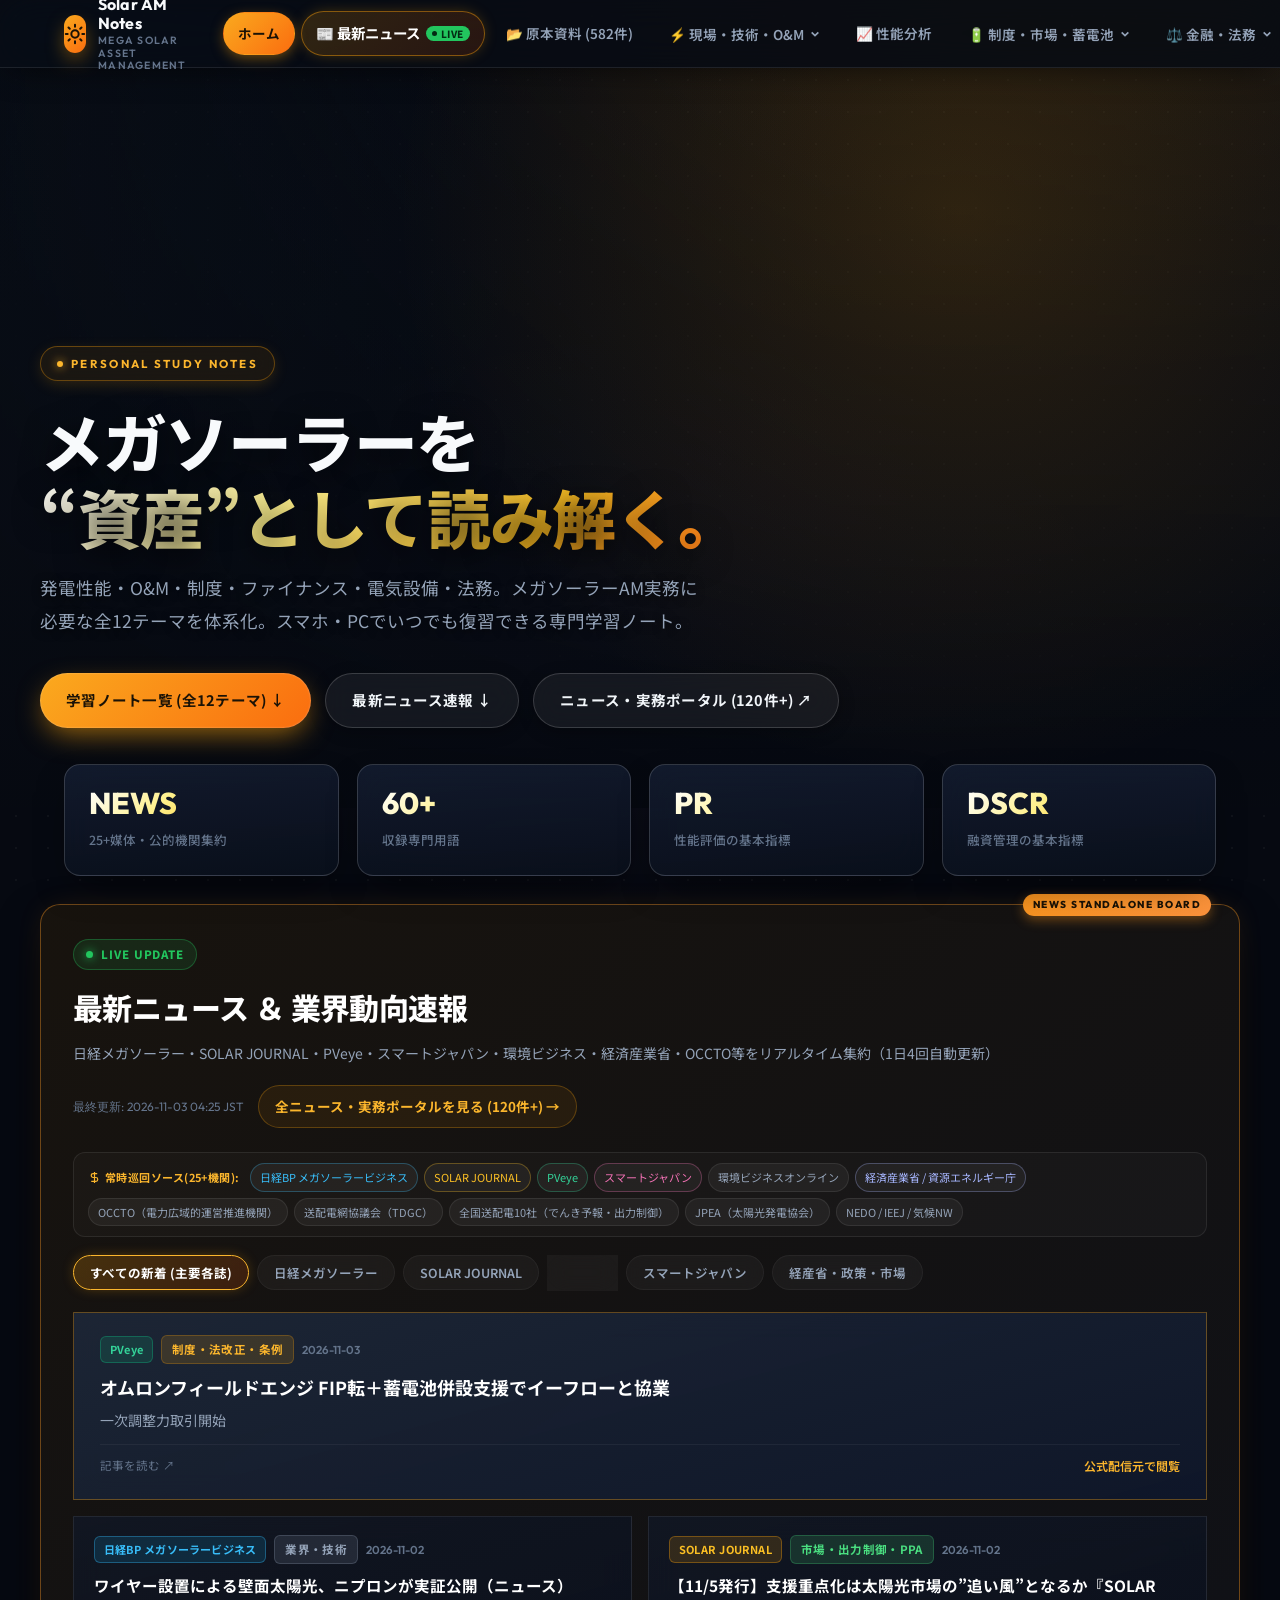
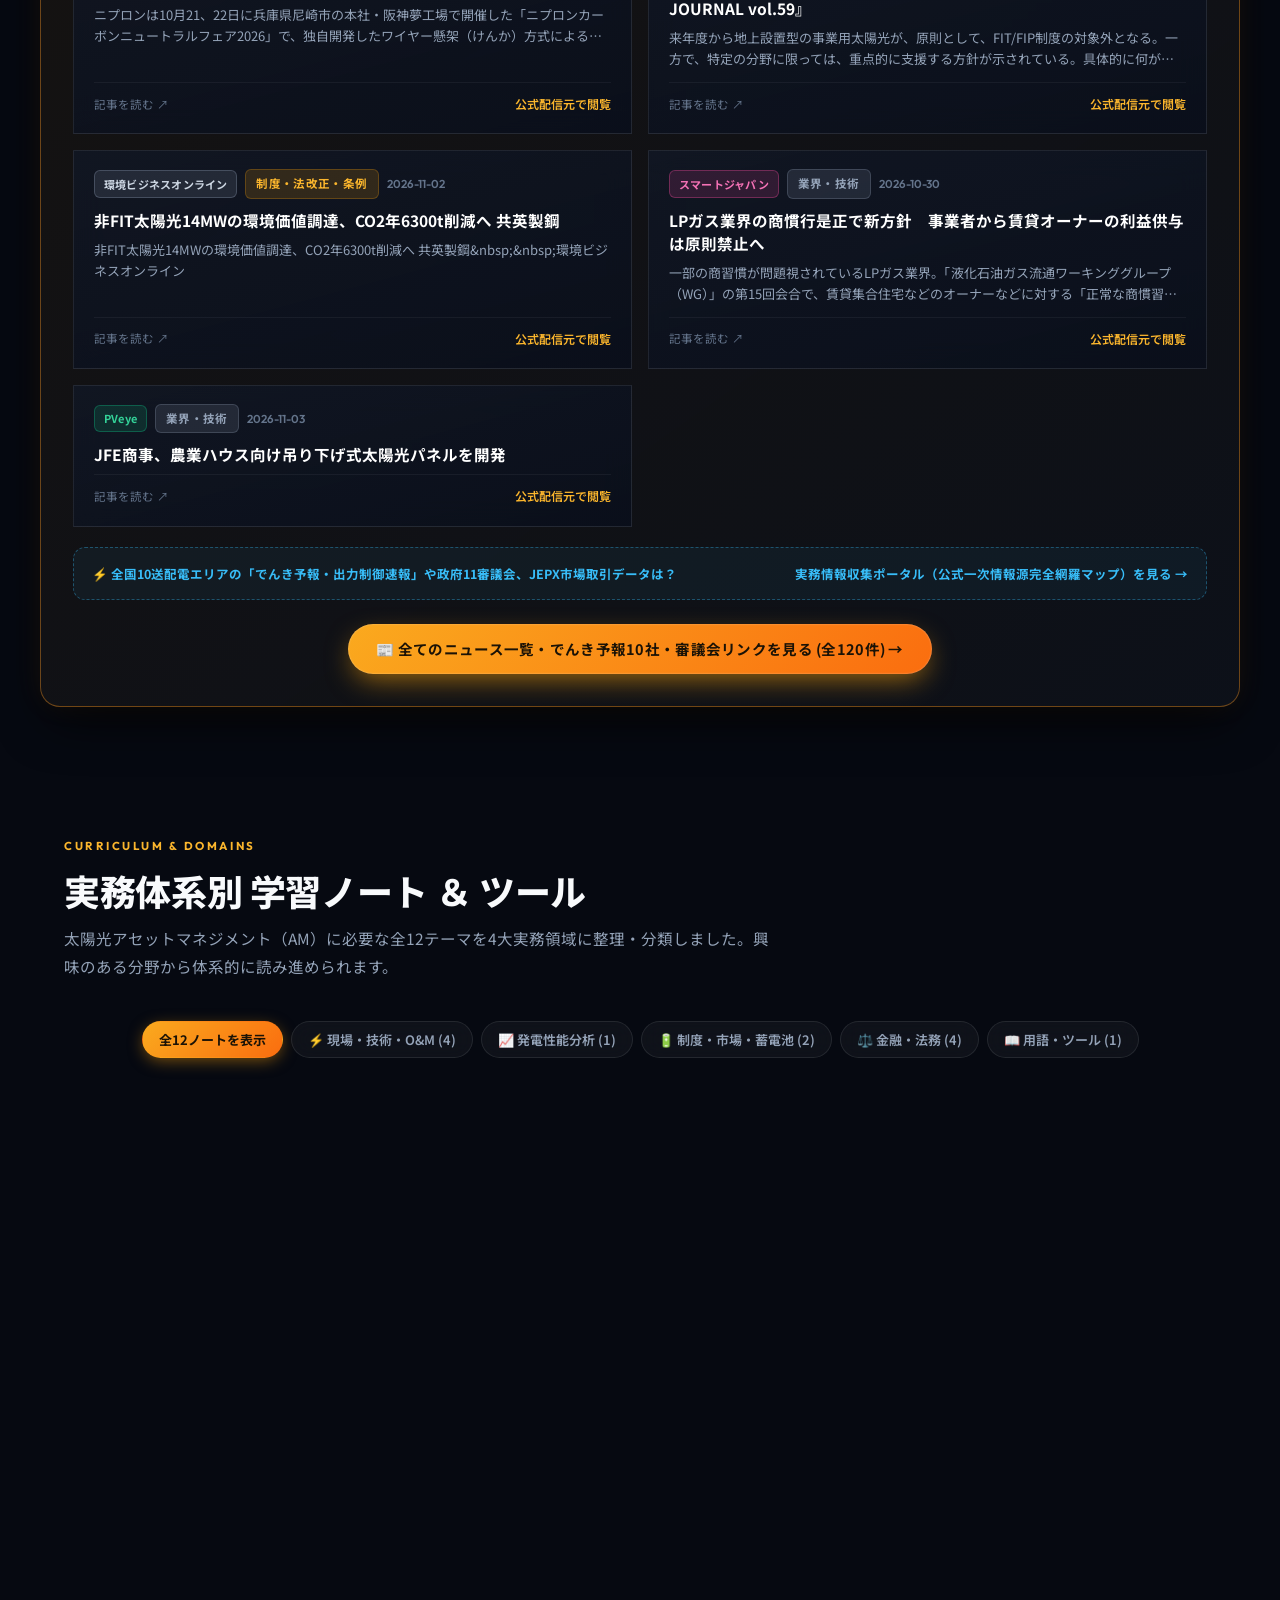
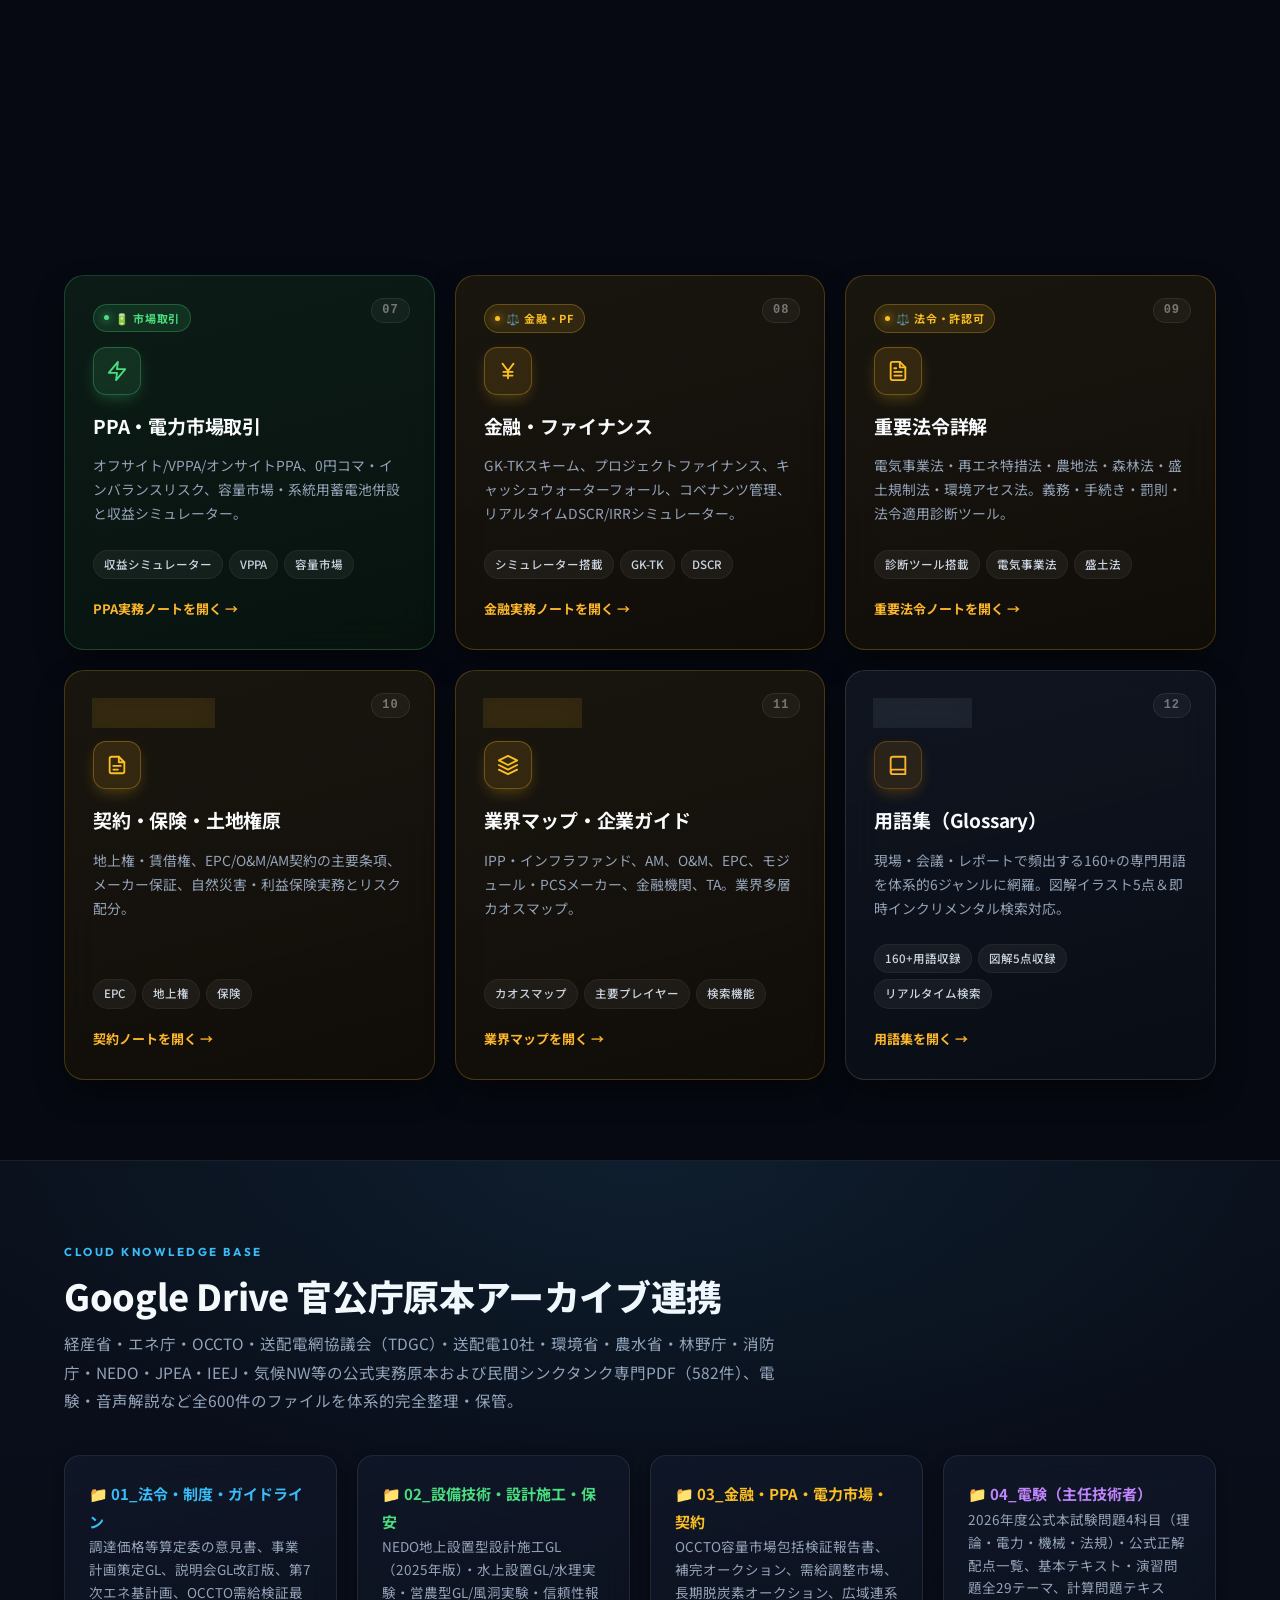
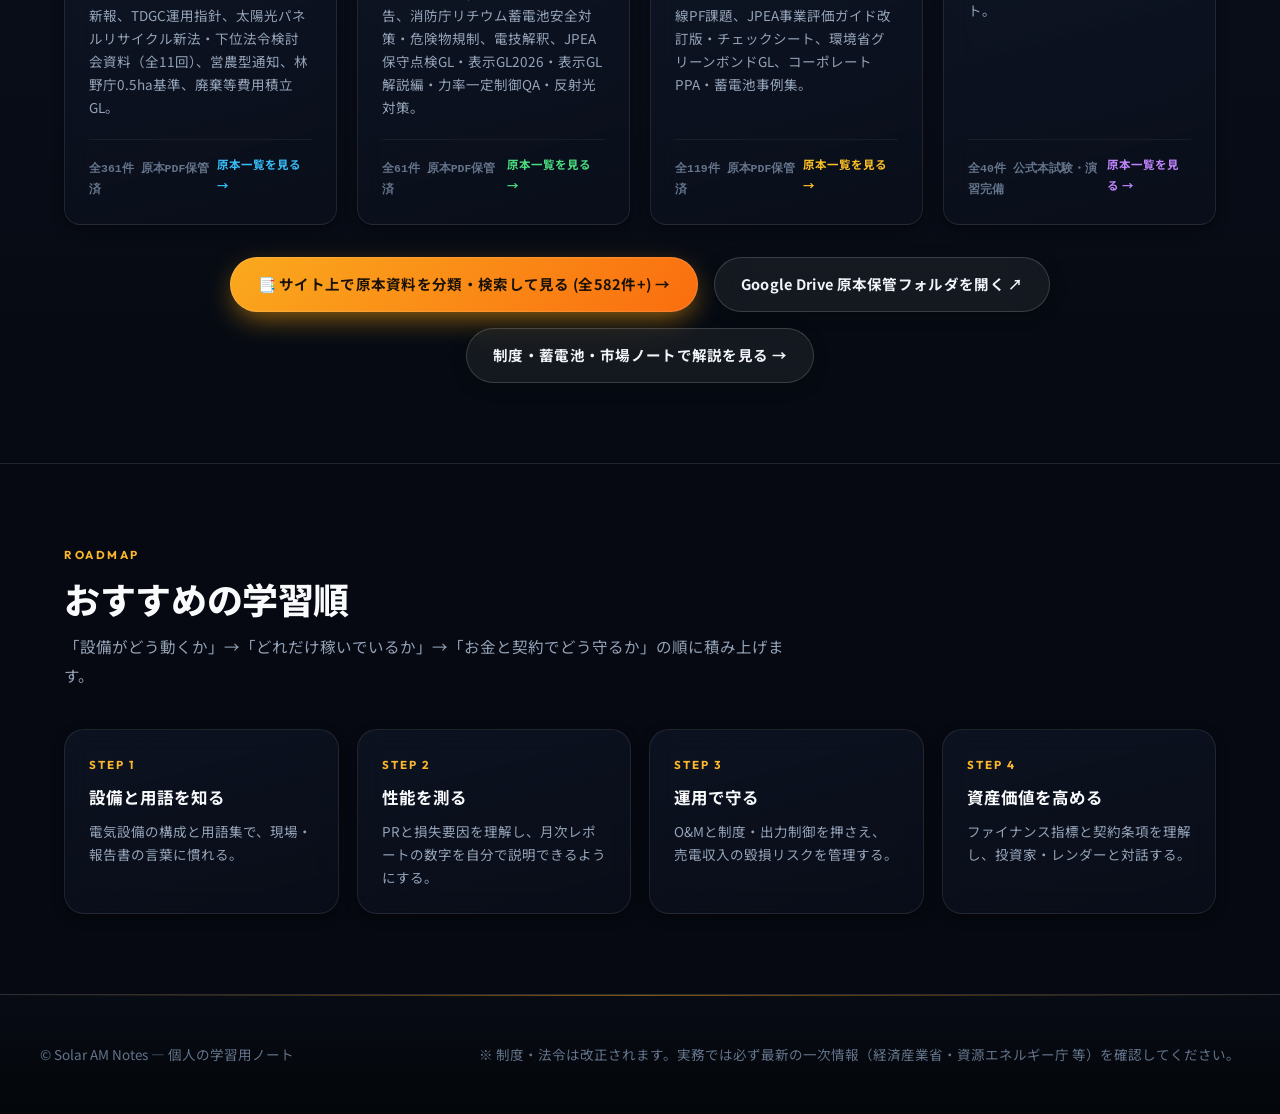
==== commit 5f7130db: "feat(archive): Google Drive原本PDF 582件（全598ファイル）をサイト上で分類・検索・閲覧できる専用アーカイブページを新設" ====
--- a/index.html
+++ b/index.html
@@ -362,33 +362,56 @@
         </div>
 
         <div class="drive-grid reveal">
-          <div class="drive-card">
-            <div class="drive-card-title" style="color: #38bdf8;">📁 01_法令・制度・ガイドライン</div>
-            <p>調達価格等算定委の意見書、事業計画策定GL、説明会GL改訂版、第7次エネ基計画、OCCTO需給検証最新報、TDGC運用指針、太陽光パネルリサイクル新法・下位法令検討会資料（全11回）、営農型通知、林野庁0.5ha基準、廃棄等費用積立GL。</p>
-            <div class="drive-card-count">全361件 原本PDF保管済</div>
-          </div>
-
-          <div class="drive-card">
-            <div class="drive-card-title" style="color: #4ade80;">📁 02_設備技術・設計施工・保安</div>
-            <p>NEDO地上設置型設計施工GL（2025年版）・水上設置GL/水理実験・営農型GL/風洞実験・信頼性報告、消防庁リチウム蓄電池安全対策・危険物規制、電技解釈、JPEA保守点検GL・表示GL2026・表示GL解説編・力率一定制御QA・反射光対策。</p>
-            <div class="drive-card-count">全61件 原本PDF保管済</div>
-          </div>
-
-          <div class="drive-card">
-            <div class="drive-card-title" style="color: #fbbf24;">📁 03_金融・PPA・電力市場・契約</div>
-            <p>OCCTO容量市場包括検証報告書、補完オークション、需給調整市場、長期脱炭素オークション、広域連系線PF課題、JPEA事業評価ガイド改訂版・チェックシート、環境省グリーンボンドGL、コーポレートPPA・蓄電池事例集。</p>
-            <div class="drive-card-count">全119件 原本PDF保管済</div>
-          </div>
-
-          <div class="drive-card">
-            <div class="drive-card-title" style="color: #c084fc;">📁 04_電験（主任技術者）</div>
-            <p>2026年度公式本試験問題4科目（理論・電力・機械・法規）・公式正解配点一覧、基本テキスト・演習問題全29テーマ、計算問題テキスト。</p>
-            <div class="drive-card-count">全40件 公式本試験・演習完備</div>
-          </div>
+          <a class="drive-card" href="archive.html?cat=01" style="text-decoration: none; color: inherit; display: flex; flex-direction: column; justify-content: space-between; transition: transform .2s, border-color .2s;">
+            <div>
+              <div class="drive-card-title" style="color: #38bdf8;">📁 01_法令・制度・ガイドライン</div>
+              <p>調達価格等算定委の意見書、事業計画策定GL、説明会GL改訂版、第7次エネ基計画、OCCTO需給検証最新報、TDGC運用指針、太陽光パネルリサイクル新法・下位法令検討会資料（全11回）、営農型通知、林野庁0.5ha基準、廃棄等費用積立GL。</p>
+            </div>
+            <div style="display: flex; justify-content: space-between; align-items: center; margin-top: 12px; border-top: 1px solid rgba(255,255,255,0.06); padding-top: 10px;">
+              <div class="drive-card-count" style="margin-top:0;">全361件 原本PDF保管済</div>
+              <span style="font-size: 11.5px; color: #38bdf8; font-weight: 700;">原本一覧を見る →</span>
+            </div>
+          </a>
+
+          <a class="drive-card" href="archive.html?cat=02" style="text-decoration: none; color: inherit; display: flex; flex-direction: column; justify-content: space-between; transition: transform .2s, border-color .2s;">
+            <div>
+              <div class="drive-card-title" style="color: #4ade80;">📁 02_設備技術・設計施工・保安</div>
+              <p>NEDO地上設置型設計施工GL（2025年版）・水上設置GL/水理実験・営農型GL/風洞実験・信頼性報告、消防庁リチウム蓄電池安全対策・危険物規制、電技解釈、JPEA保守点検GL・表示GL2026・表示GL解説編・力率一定制御QA・反射光対策。</p>
+            </div>
+            <div style="display: flex; justify-content: space-between; align-items: center; margin-top: 12px; border-top: 1px solid rgba(255,255,255,0.06); padding-top: 10px;">
+              <div class="drive-card-count" style="margin-top:0;">全61件 原本PDF保管済</div>
+              <span style="font-size: 11.5px; color: #4ade80; font-weight: 700;">原本一覧を見る →</span>
+            </div>
+          </a>
+
+          <a class="drive-card" href="archive.html?cat=03" style="text-decoration: none; color: inherit; display: flex; flex-direction: column; justify-content: space-between; transition: transform .2s, border-color .2s;">
+            <div>
+              <div class="drive-card-title" style="color: #fbbf24;">📁 03_金融・PPA・電力市場・契約</div>
+              <p>OCCTO容量市場包括検証報告書、補完オークション、需給調整市場、長期脱炭素オークション、広域連系線PF課題、JPEA事業評価ガイド改訂版・チェックシート、環境省グリーンボンドGL、コーポレートPPA・蓄電池事例集。</p>
+            </div>
+            <div style="display: flex; justify-content: space-between; align-items: center; margin-top: 12px; border-top: 1px solid rgba(255,255,255,0.06); padding-top: 10px;">
+              <div class="drive-card-count" style="margin-top:0;">全119件 原本PDF保管済</div>
+              <span style="font-size: 11.5px; color: #fbbf24; font-weight: 700;">原本一覧を見る →</span>
+            </div>
+          </a>
+
+          <a class="drive-card" href="archive.html?cat=04" style="text-decoration: none; color: inherit; display: flex; flex-direction: column; justify-content: space-between; transition: transform .2s, border-color .2s;">
+            <div>
+              <div class="drive-card-title" style="color: #c084fc;">📁 04_電験（主任技術者）</div>
+              <p>2026年度公式本試験問題4科目（理論・電力・機械・法規）・公式正解配点一覧、基本テキスト・演習問題全29テーマ、計算問題テキスト。</p>
+            </div>
+            <div style="display: flex; justify-content: space-between; align-items: center; margin-top: 12px; border-top: 1px solid rgba(255,255,255,0.06); padding-top: 10px;">
+              <div class="drive-card-count" style="margin-top:0;">全40件 公式本試験・演習完備</div>
+              <span style="font-size: 11.5px; color: #c084fc; font-weight: 700;">原本一覧を見る →</span>
+            </div>
+          </a>
         </div>
 
         <div style="text-align: center; margin-top: 2rem; display: flex; justify-content: center; gap: 1rem; flex-wrap: wrap;" class="reveal">
-          <a href="https://drive.google.com/open?id=1DrJ6fb1ogmJ0mTASIJPvzN9IL0IlwR_Z&usp=drive_fs" target="_blank" rel="noopener noreferrer" class="btn btn-primary" id="btn-drive-folder">
+          <a href="archive.html" class="btn btn-primary" id="btn-site-archive" style="padding: 12px 28px;">
+            📑 サイト上で原本資料を分類・検索して見る (全582件+) →
+          </a>
+          <a href="https://drive.google.com/open?id=1DrJ6fb1ogmJ0mTASIJPvzN9IL0IlwR_Z&usp=drive_fs" target="_blank" rel="noopener noreferrer" class="btn btn-ghost" id="btn-drive-folder">
             Google Drive 原本保管フォルダを開く ↗
           </a>
           <a href="notes/ppa-market.html#gdrive-docs" class="btn btn-ghost" id="btn-drive-index">
--- a/assets/css/style.css
+++ b/assets/css/style.css
@@ -1930,3 +1930,252 @@
 .home-news-footer-banner a:hover {
   text-decoration: underline;
 }
+
+/* ===== 官公庁原本アーカイブ・資料ライブラリ（archive.html） ===== */
+.archive-hero-meta {
+  display: flex;
+  flex-wrap: wrap;
+  gap: 10px;
+  align-items: center;
+  margin-top: 14px;
+}
+.archive-hero-stat {
+  font-size: 13px;
+  font-weight: 700;
+  padding: 5px 14px;
+  border-radius: 999px;
+  background: rgba(56, 189, 248, 0.12);
+  border: 1px solid rgba(56, 189, 248, 0.3);
+  color: #38bdf8;
+  display: inline-flex;
+  align-items: center;
+  gap: 6px;
+}
+.archive-hero-stat.gold {
+  background: rgba(247, 147, 30, 0.12);
+  border-color: rgba(247, 147, 30, 0.35);
+  color: #fb923c;
+}
+.archive-hero-stat.green {
+  background: rgba(52, 211, 153, 0.12);
+  border-color: rgba(52, 211, 153, 0.35);
+  color: #34d399;
+}
+
+/* フォルダ・カテゴリ別アコーディオン */
+.archive-folder-group {
+  margin-bottom: 24px;
+  border: 1px solid var(--border-soft);
+  border-radius: 14px;
+  background: rgba(15, 23, 42, 0.4);
+  overflow: hidden;
+  transition: border-color .2s;
+}
+.archive-folder-group:hover {
+  border-color: rgba(255, 255, 255, 0.18);
+}
+.archive-folder-header {
+  padding: 16px 20px;
+  background: rgba(255, 255, 255, 0.03);
+  border-bottom: 1px solid transparent;
+  cursor: pointer;
+  display: flex;
+  align-items: center;
+  justify-content: space-between;
+  gap: 12px;
+  user-select: none;
+  transition: background .18s;
+}
+.archive-folder-header:hover {
+  background: rgba(255, 255, 255, 0.06);
+}
+.archive-folder-group.open .archive-folder-header {
+  border-bottom-color: var(--border-soft);
+  background: rgba(247, 147, 30, 0.05);
+}
+.archive-folder-title-wrap {
+  display: flex;
+  align-items: center;
+  gap: 10px;
+  flex: 1;
+}
+.archive-folder-icon {
+  font-size: 1.25rem;
+}
+.archive-folder-name {
+  font-size: 15px;
+  font-weight: 700;
+  color: #fff;
+}
+.archive-folder-count {
+  font-size: 12px;
+  font-family: var(--font-en);
+  font-weight: 700;
+  color: var(--gold);
+  background: rgba(247, 147, 30, 0.15);
+  padding: 2px 10px;
+  border-radius: 999px;
+  border: 1px solid rgba(247, 147, 30, 0.25);
+}
+.archive-folder-toggle-icon {
+  width: 16px;
+  height: 16px;
+  color: var(--text-mute);
+  transition: transform .25s ease;
+}
+.archive-folder-group.open .archive-folder-toggle-icon {
+  transform: rotate(180deg);
+}
+
+/* フォルダ内ファイル一覧グリッド */
+.archive-file-list {
+  display: grid;
+  grid-template-columns: repeat(auto-fill, minmax(360px, 1fr));
+  gap: 12px;
+  padding: 16px;
+}
+@media (max-width: 640px) {
+  .archive-file-list {
+    grid-template-columns: 1fr;
+  }
+}
+.archive-file-card {
+  display: flex;
+  flex-direction: column;
+  justify-content: space-between;
+  padding: 14px 16px;
+  border-radius: 10px;
+  background: rgba(255, 255, 255, 0.03);
+  border: 1px solid rgba(255, 255, 255, 0.06);
+  transition: all .18s ease;
+  position: relative;
+  text-decoration: none;
+}
+.archive-file-card:hover {
+  background: rgba(255, 255, 255, 0.07);
+  border-color: rgba(247, 147, 30, 0.35);
+  transform: translateY(-2px);
+  box-shadow: 0 6px 18px -4px rgba(0, 0, 0, 0.5);
+}
+.archive-file-top {
+  display: flex;
+  align-items: center;
+  justify-content: space-between;
+  gap: 8px;
+  margin-bottom: 8px;
+}
+.archive-file-type-badge {
+  font-size: 10.5px;
+  font-weight: 800;
+  font-family: var(--font-en);
+  padding: 2px 7px;
+  border-radius: 4px;
+  text-transform: uppercase;
+  letter-spacing: 0.05em;
+}
+.archive-file-type-badge.pdf {
+  background: rgba(239, 68, 68, 0.2);
+  color: #f87171;
+  border: 1px solid rgba(239, 68, 68, 0.35);
+}
+.archive-file-type-badge.audio {
+  background: rgba(168, 85, 247, 0.2);
+  color: #c084fc;
+  border: 1px solid rgba(168, 85, 247, 0.35);
+}
+.archive-file-type-badge.slide {
+  background: rgba(56, 189, 248, 0.2);
+  color: #38bdf8;
+  border: 1px solid rgba(56, 189, 248, 0.35);
+}
+.archive-file-org-badge {
+  font-size: 11px;
+  font-weight: 600;
+  color: var(--text-sub);
+  white-space: nowrap;
+  overflow: hidden;
+  text-overflow: ellipsis;
+  max-width: 180px;
+}
+.archive-file-size {
+  font-size: 11px;
+  font-family: var(--font-mono);
+  color: var(--text-mute);
+}
+.archive-file-title {
+  font-size: 13.5px;
+  font-weight: 600;
+  line-height: 1.5;
+  color: #fff;
+  margin: 0 0 10px;
+  word-break: break-all;
+  display: -webkit-box;
+  -webkit-line-clamp: 2;
+  -webkit-box-orient: vertical;
+  overflow: hidden;
+}
+.archive-file-card:hover .archive-file-title {
+  color: var(--gold);
+}
+.archive-file-foot {
+  display: flex;
+  align-items: center;
+  justify-content: space-between;
+  padding-top: 8px;
+  border-top: 1px solid rgba(255, 255, 255, 0.04);
+  font-size: 11px;
+  color: var(--text-mute);
+}
+.archive-file-action {
+  color: var(--gold);
+  font-weight: 700;
+  display: inline-flex;
+  align-items: center;
+  gap: 4px;
+}
+.archive-file-action svg {
+  width: 12px;
+  height: 12px;
+}
+.archive-file-card:hover .archive-file-action {
+  text-decoration: underline;
+}
+
+/* 一括折りたたみ・展開ボタンバー */
+.archive-toolbar {
+  display: flex;
+  flex-wrap: wrap;
+  align-items: center;
+  justify-content: space-between;
+  gap: 12px;
+  margin-bottom: 20px;
+  padding: 12px 18px;
+  background: rgba(255, 255, 255, 0.025);
+  border: 1px solid var(--border-soft);
+  border-radius: 12px;
+}
+.archive-toolbar-left {
+  display: flex;
+  align-items: center;
+  gap: 12px;
+}
+.archive-toolbar-right {
+  display: flex;
+  align-items: center;
+  gap: 8px;
+}
+.archive-tool-btn {
+  font-size: 12px;
+  font-weight: 600;
+  padding: 5px 12px;
+  border-radius: 6px;
+  background: rgba(255, 255, 255, 0.05);
+  border: 1px solid rgba(255, 255, 255, 0.1);
+  color: var(--text-sub);
+  cursor: pointer;
+  transition: all .15s;
+}
+.archive-tool-btn:hover {
+  background: rgba(255, 255, 255, 0.1);
+  color: #fff;
+}
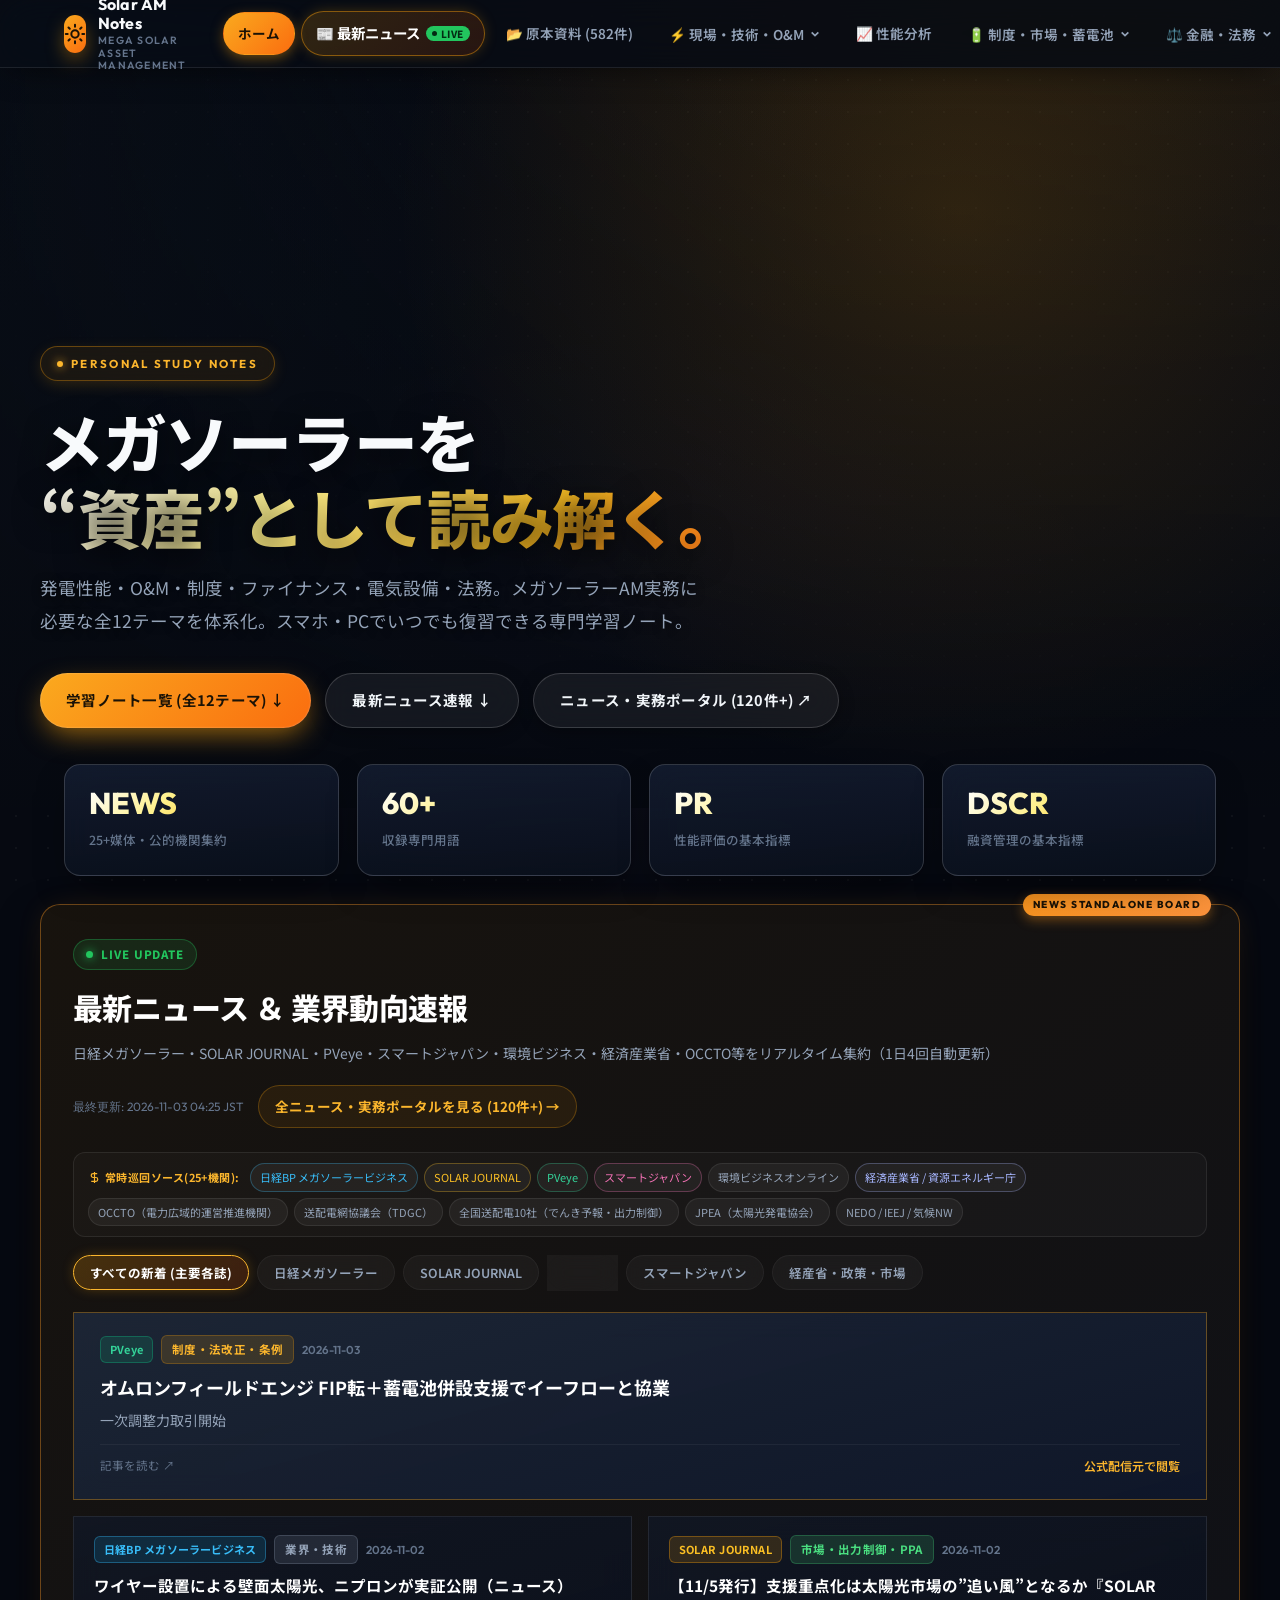
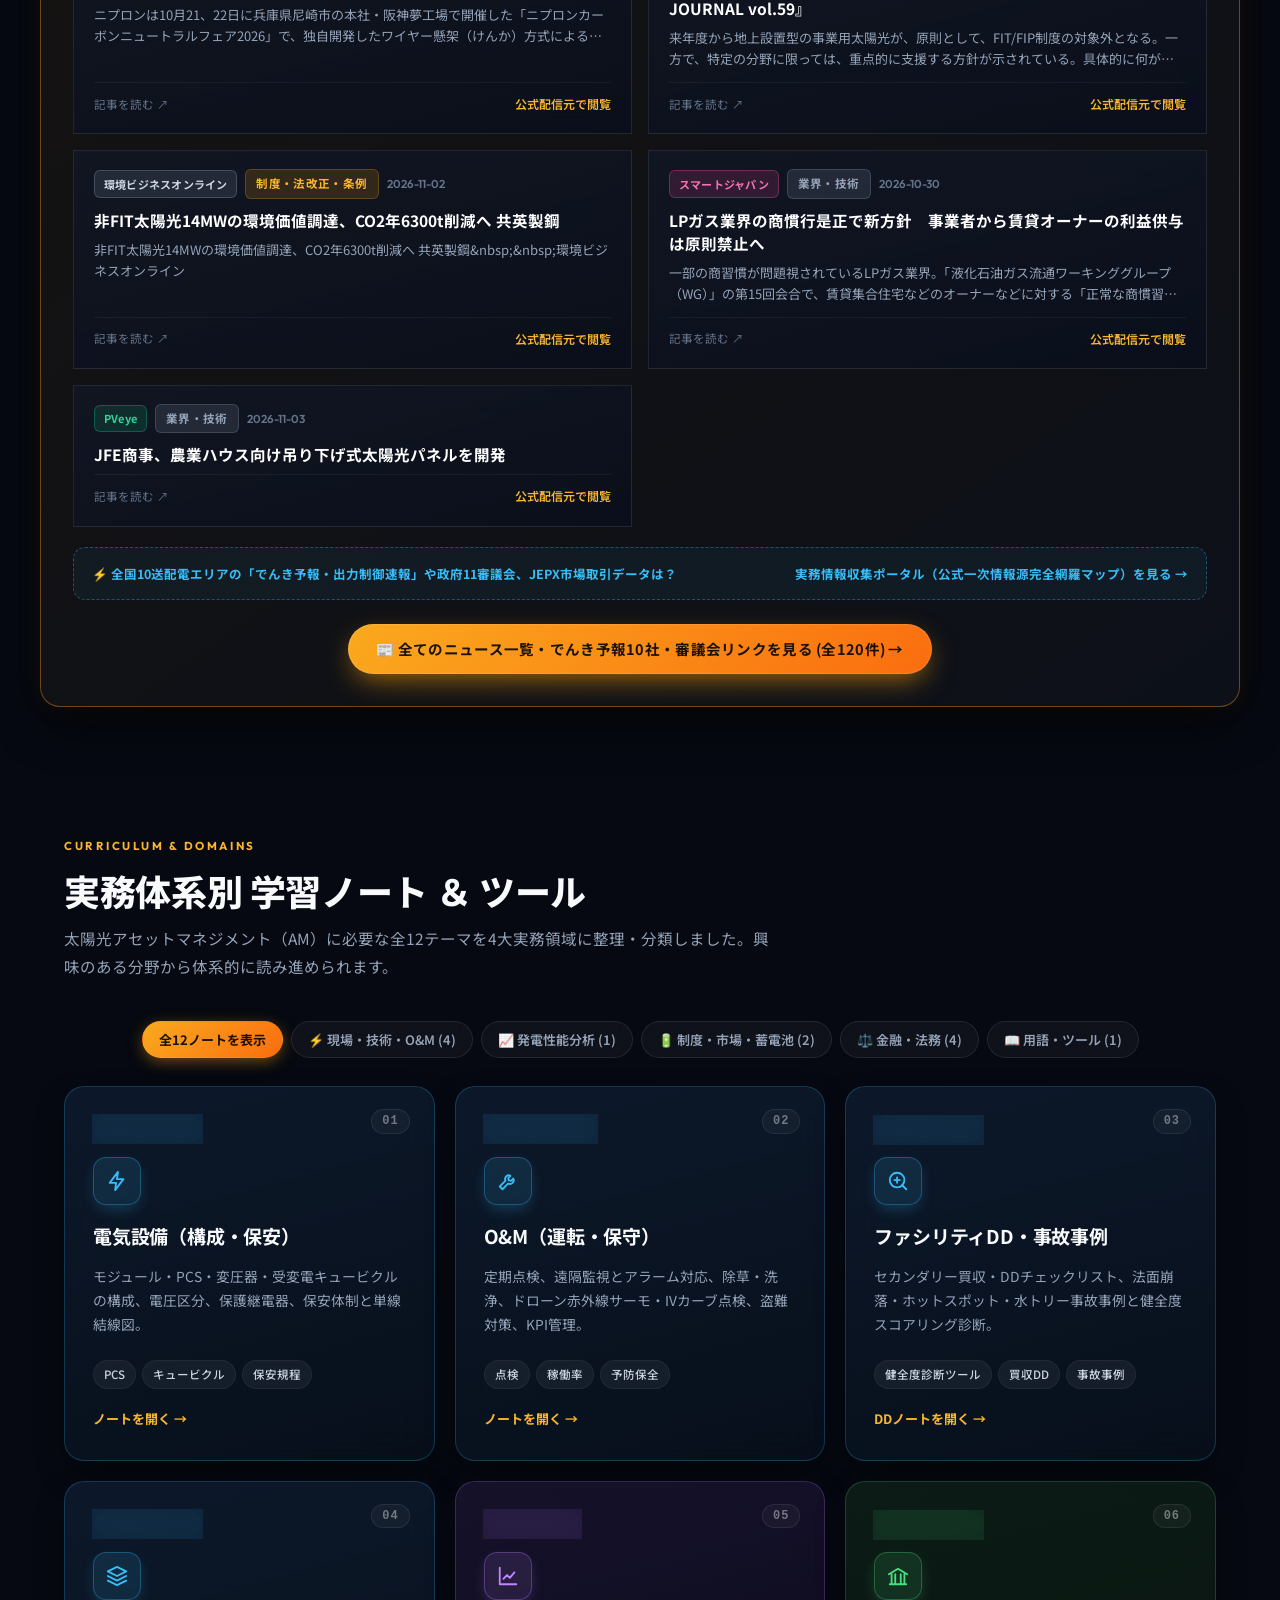
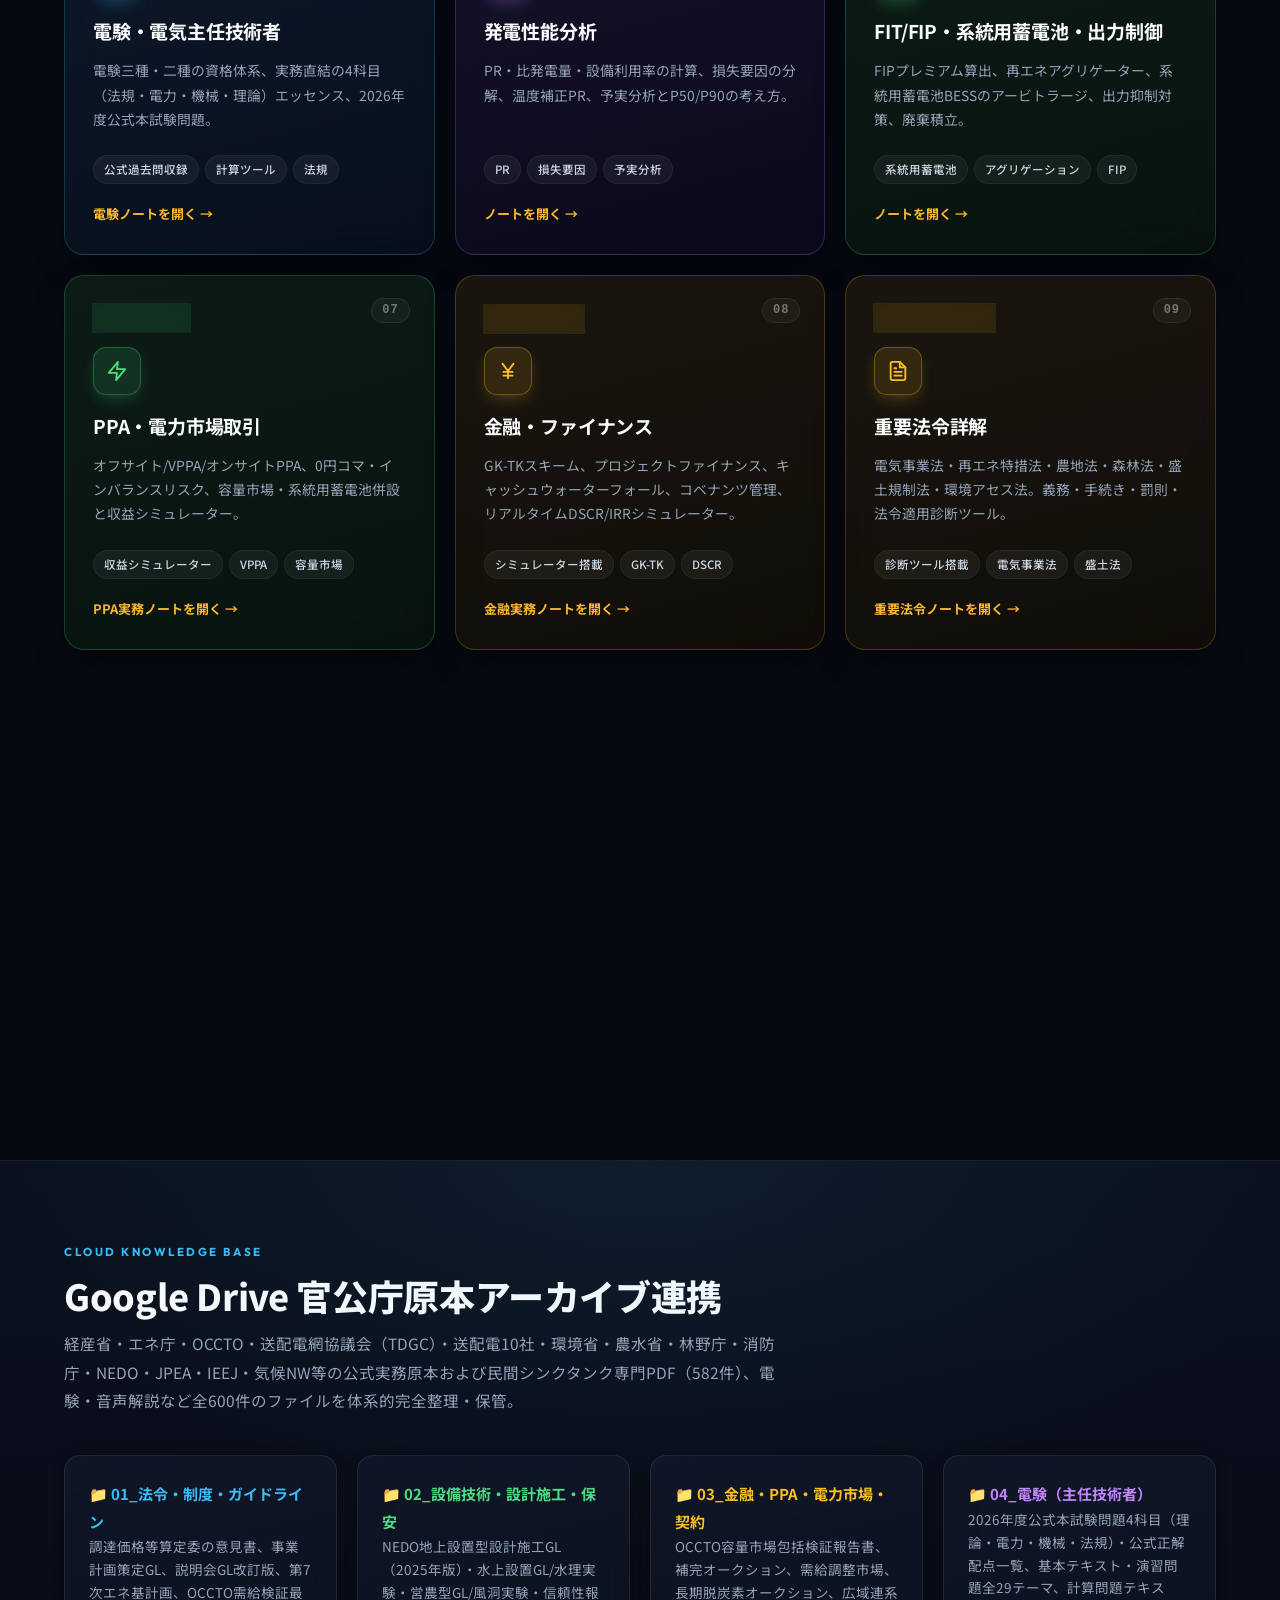
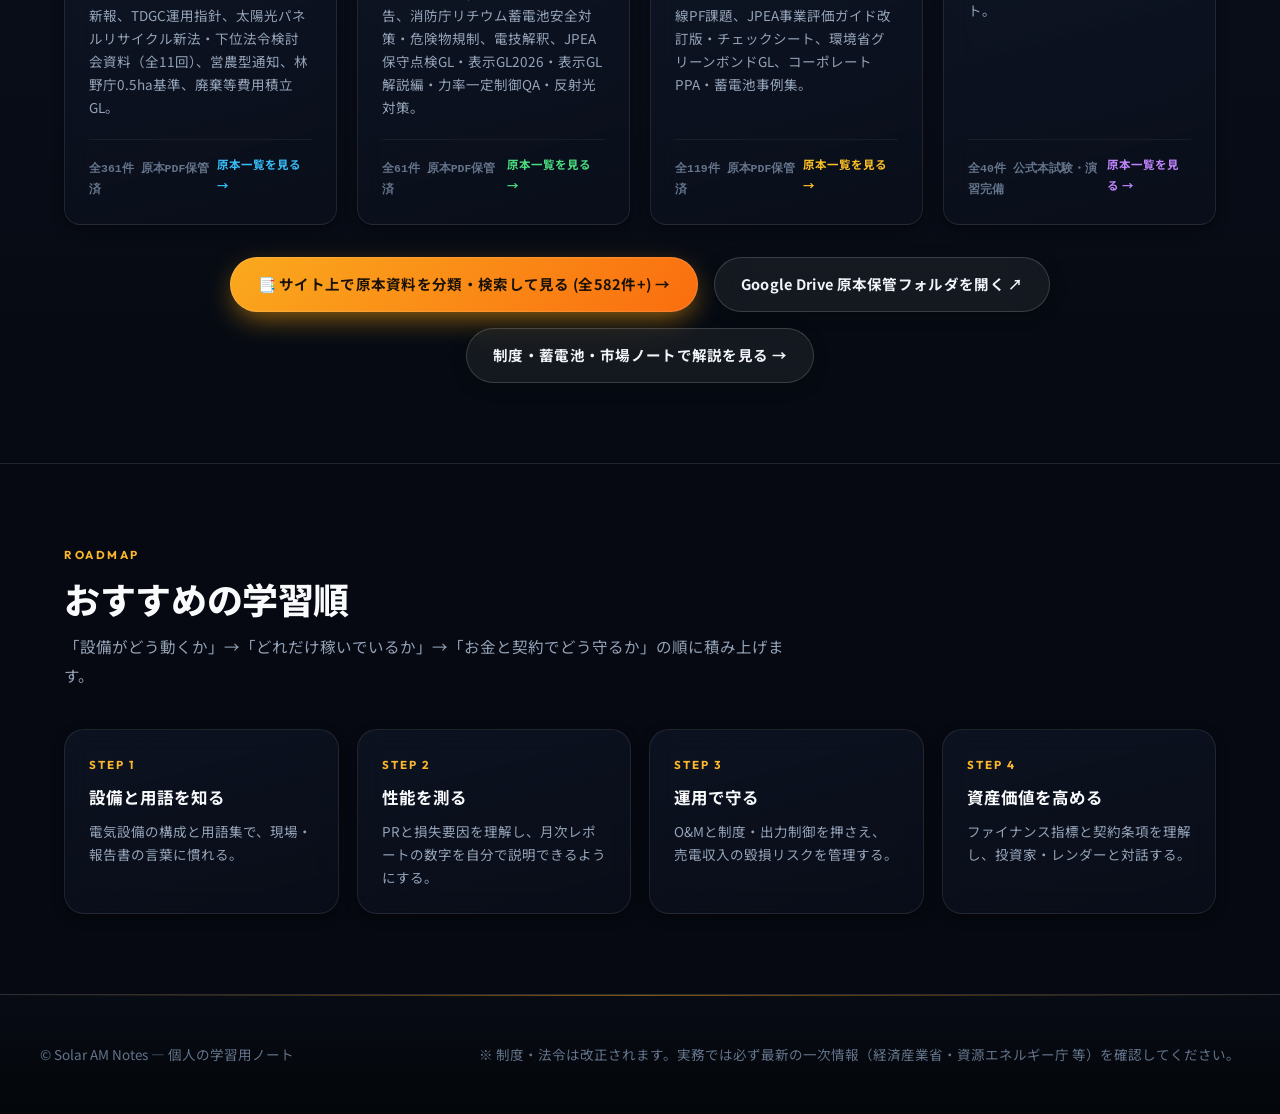
==== commit b40a3908: "feat(archive): 原本ライブラリUIを全面刷新（必読8選・モダンカード・サイト内プレビューモーダル新設・Web閲覧URL修正）" ====
--- a/index.html
+++ b/index.html
@@ -411,7 +411,7 @@
           <a href="archive.html" class="btn btn-primary" id="btn-site-archive" style="padding: 12px 28px;">
             📑 サイト上で原本資料を分類・検索して見る (全582件+) →
           </a>
-          <a href="https://drive.google.com/open?id=1DrJ6fb1ogmJ0mTASIJPvzN9IL0IlwR_Z&usp=drive_fs" target="_blank" rel="noopener noreferrer" class="btn btn-ghost" id="btn-drive-folder">
+          <a href="https://drive.google.com/drive/folders/1DrJ6fb1ogmJ0mTASIJPvzN9IL0IlwR_Z?usp=sharing" target="_blank" rel="noopener noreferrer" class="btn btn-ghost" id="btn-drive-folder">
             Google Drive 原本保管フォルダを開く ↗
           </a>
           <a href="notes/ppa-market.html#gdrive-docs" class="btn btn-ghost" id="btn-drive-index">
--- a/assets/css/style.css
+++ b/assets/css/style.css
@@ -2179,3 +2179,469 @@
   background: rgba(255, 255, 255, 0.1);
   color: #fff;
 }
+
+/* ===== モダン・ナレッジライブラリ UI (archive.html) ===== */
+
+/* 1. 注目の必読原本ピックアップ */
+.archive-featured-section {
+  margin-bottom: 36px;
+}
+.archive-featured-head {
+  display: flex;
+  align-items: center;
+  justify-content: space-between;
+  margin-bottom: 16px;
+}
+.archive-featured-head h2 {
+  font-size: 1.15rem;
+  font-weight: 800;
+  color: #fff;
+  display: flex;
+  align-items: center;
+  gap: 8px;
+  margin: 0;
+}
+.archive-featured-grid {
+  display: grid;
+  grid-template-columns: repeat(auto-fill, minmax(280px, 1fr));
+  gap: 16px;
+}
+.featured-doc-card {
+  background: linear-gradient(145deg, rgba(30, 41, 59, 0.7) 0%, rgba(15, 23, 42, 0.9) 100%);
+  border: 1.5px solid rgba(247, 147, 30, 0.35);
+  border-radius: 14px;
+  padding: 18px 20px;
+  display: flex;
+  flex-direction: column;
+  justify-content: space-between;
+  cursor: pointer;
+  transition: all .22s cubic-bezier(0.16, 1, 0.3, 1);
+  box-shadow: 0 8px 20px -6px rgba(0, 0, 0, 0.6);
+  position: relative;
+  overflow: hidden;
+}
+.featured-doc-card::before {
+  content: "";
+  position: absolute;
+  top: 0; left: 0; right: 0;
+  height: 3px;
+  background: linear-gradient(90deg, #f7931e, #fbbf24, #38bdf8);
+}
+.featured-doc-card:hover {
+  transform: translateY(-3px);
+  border-color: var(--gold);
+  box-shadow: 0 14px 30px -8px rgba(247, 147, 30, 0.25);
+  background: linear-gradient(145deg, rgba(30, 41, 59, 0.9) 0%, rgba(15, 23, 42, 0.98) 100%);
+}
+.featured-badge {
+  font-size: 10px;
+  font-weight: 800;
+  letter-spacing: 0.08em;
+  color: #f7931e;
+  background: rgba(247, 147, 30, 0.15);
+  border: 1px solid rgba(247, 147, 30, 0.35);
+  padding: 2px 8px;
+  border-radius: 999px;
+  display: inline-flex;
+  align-items: center;
+  gap: 4px;
+}
+
+/* 2. 4大主要カテゴリ・ビジュアルセレクター */
+.archive-cat-grid {
+  display: grid;
+  grid-template-columns: repeat(4, 1fr);
+  gap: 14px;
+  margin-bottom: 28px;
+}
+@media (max-width: 900px) {
+  .archive-cat-grid {
+    grid-template-columns: repeat(2, 1fr);
+  }
+}
+@media (max-width: 540px) {
+  .archive-cat-grid {
+    grid-template-columns: 1fr;
+  }
+}
+.archive-cat-card {
+  background: rgba(255, 255, 255, 0.03);
+  border: 1px solid rgba(255, 255, 255, 0.08);
+  border-radius: 12px;
+  padding: 16px;
+  cursor: pointer;
+  transition: all .18s;
+  text-align: left;
+}
+.archive-cat-card:hover {
+  background: rgba(255, 255, 255, 0.06);
+  border-color: rgba(255, 255, 255, 0.2);
+  transform: translateY(-2px);
+}
+.archive-cat-card.active {
+  background: linear-gradient(145deg, rgba(247, 147, 30, 0.15) 0%, rgba(15, 23, 42, 0.9) 100%);
+  border-color: var(--gold);
+  box-shadow: 0 0 16px -4px rgba(247, 147, 30, 0.35);
+}
+.archive-cat-card-top {
+  display: flex;
+  align-items: center;
+  justify-content: space-between;
+  margin-bottom: 8px;
+}
+.archive-cat-card-icon {
+  font-size: 1.5rem;
+}
+.archive-cat-card-count {
+  font-size: 11.5px;
+  font-family: var(--font-en);
+  font-weight: 700;
+  color: var(--gold);
+  background: rgba(247, 147, 30, 0.12);
+  padding: 2px 8px;
+  border-radius: 999px;
+  border: 1px solid rgba(247, 147, 30, 0.25);
+}
+.archive-cat-card-title {
+  font-size: 14px;
+  font-weight: 700;
+  color: #fff;
+  margin: 0 0 4px;
+}
+.archive-cat-card-desc {
+  font-size: 11.5px;
+  color: var(--text-sub);
+  margin: 0;
+  line-height: 1.45;
+}
+
+/* 3. ドキュメントカードグリッド（モダン表示） */
+.doc-cards-grid {
+  display: grid;
+  grid-template-columns: repeat(auto-fill, minmax(340px, 1fr));
+  gap: 16px;
+  margin-top: 20px;
+}
+@media (max-width: 640px) {
+  .doc-cards-grid {
+    grid-template-columns: 1fr;
+  }
+}
+.doc-item-card {
+  background: rgba(18, 25, 40, 0.7);
+  border: 1px solid rgba(255, 255, 255, 0.08);
+  border-radius: 12px;
+  padding: 16px 18px;
+  display: flex;
+  flex-direction: column;
+  justify-content: space-between;
+  transition: all .2s ease;
+  cursor: pointer;
+  position: relative;
+}
+.doc-item-card:hover {
+  background: rgba(25, 35, 55, 0.9);
+  border-color: rgba(56, 189, 248, 0.4);
+  transform: translateY(-2px);
+  box-shadow: 0 10px 24px -6px rgba(0, 0, 0, 0.6);
+}
+.doc-card-meta {
+  display: flex;
+  align-items: center;
+  justify-content: space-between;
+  gap: 8px;
+  margin-bottom: 8px;
+}
+.doc-org-tag {
+  font-size: 10.5px;
+  font-weight: 700;
+  padding: 2px 8px;
+  border-radius: 4px;
+  background: rgba(56, 189, 248, 0.12);
+  color: #38bdf8;
+  border: 1px solid rgba(56, 189, 248, 0.25);
+  white-space: nowrap;
+}
+.doc-org-tag.occto { background: rgba(56, 189, 248, 0.12); color: #38bdf8; border-color: rgba(56, 189, 248, 0.3); }
+.doc-org-tag.tdgc { background: rgba(247, 147, 30, 0.12); color: #fb923c; border-color: rgba(247, 147, 30, 0.3); }
+.doc-org-tag.env { background: rgba(74, 222, 128, 0.12); color: #4ade80; border-color: rgba(74, 222, 128, 0.3); }
+.doc-org-tag.jpea { background: rgba(251, 191, 36, 0.12); color: #fbbf24; border-color: rgba(251, 191, 36, 0.3); }
+.doc-org-tag.ieej { background: rgba(168, 85, 247, 0.12); color: #c084fc; border-color: rgba(168, 85, 247, 0.3); }
+.doc-org-tag.kiko { background: rgba(52, 211, 153, 0.12); color: #34d399; border-color: rgba(52, 211, 153, 0.3); }
+.doc-org-tag.meti { background: rgba(99, 102, 241, 0.12); color: #a5b4fc; border-color: rgba(99, 102, 241, 0.3); }
+
+.doc-card-title {
+  font-size: 14px;
+  font-weight: 700;
+  line-height: 1.5;
+  color: #fff;
+  margin: 0 0 8px;
+  display: -webkit-box;
+  -webkit-line-clamp: 2;
+  -webkit-box-orient: vertical;
+  overflow: hidden;
+  transition: color .18s;
+}
+.doc-item-card:hover .doc-card-title {
+  color: #38bdf8;
+}
+.doc-card-summary {
+  font-size: 12px;
+  color: var(--text-sub);
+  line-height: 1.5;
+  margin: 0 0 10px;
+  display: -webkit-box;
+  -webkit-line-clamp: 2;
+  -webkit-box-orient: vertical;
+  overflow: hidden;
+}
+.doc-card-tags {
+  display: flex;
+  flex-wrap: wrap;
+  gap: 5px;
+  margin-bottom: 10px;
+}
+.doc-tag-pill {
+  font-size: 10.5px;
+  padding: 1px 7px;
+  border-radius: 4px;
+  background: rgba(255, 255, 255, 0.05);
+  color: var(--text-mute);
+  border: 1px solid rgba(255, 255, 255, 0.06);
+}
+.doc-card-foot {
+  display: flex;
+  align-items: center;
+  justify-content: space-between;
+  padding-top: 8px;
+  border-top: 1px solid rgba(255, 255, 255, 0.05);
+  font-size: 11.5px;
+  color: var(--text-mute);
+}
+.doc-view-btn {
+  color: var(--gold);
+  font-weight: 700;
+  display: inline-flex;
+  align-items: center;
+  gap: 4px;
+}
+.doc-item-card:hover .doc-view-btn {
+  text-decoration: underline;
+}
+
+/* 4. モーダルダイアログ（詳細・原本プレビュー） */
+.doc-modal-overlay {
+  position: fixed;
+  inset: 0;
+  background: rgba(4, 7, 13, 0.82);
+  backdrop-filter: blur(8px);
+  -webkit-backdrop-filter: blur(8px);
+  z-index: 9999;
+  display: flex;
+  align-items: center;
+  justify-content: center;
+  padding: 20px;
+  opacity: 0;
+  pointer-events: none;
+  transition: opacity .22s ease;
+}
+.doc-modal-overlay.active {
+  opacity: 1;
+  pointer-events: auto;
+}
+.doc-modal {
+  background: linear-gradient(155deg, rgba(26, 34, 52, 0.98) 0%, rgba(13, 18, 30, 0.99) 100%);
+  border: 1.5px solid rgba(56, 189, 248, 0.35);
+  border-radius: 20px;
+  box-shadow: 0 25px 60px -15px rgba(0, 0, 0, 0.85), 0 0 40px -10px rgba(56, 189, 248, 0.2);
+  width: 100%;
+  max-width: 680px;
+  max-height: 90vh;
+  overflow-y: auto;
+  position: relative;
+  transform: translateY(20px) scale(0.97);
+  transition: transform .22s cubic-bezier(0.16, 1, 0.3, 1);
+  padding: 28px 32px;
+}
+.doc-modal-overlay.active .doc-modal {
+  transform: translateY(0) scale(1);
+}
+.doc-modal-close {
+  position: absolute;
+  top: 18px;
+  right: 18px;
+  width: 34px;
+  height: 34px;
+  border-radius: 50%;
+  background: rgba(255, 255, 255, 0.08);
+  border: 1px solid rgba(255, 255, 255, 0.12);
+  color: #fff;
+  cursor: pointer;
+  display: flex;
+  align-items: center;
+  justify-content: center;
+  transition: all .15s;
+}
+.doc-modal-close:hover {
+  background: rgba(239, 68, 68, 0.2);
+  border-color: #ef4444;
+  color: #f87171;
+  transform: rotate(90deg);
+}
+.doc-modal-head-meta {
+  display: flex;
+  align-items: center;
+  gap: 8px;
+  margin-bottom: 12px;
+  flex-wrap: wrap;
+}
+.doc-modal-title {
+  font-size: 1.25rem;
+  font-weight: 800;
+  line-height: 1.45;
+  color: #fff;
+  margin: 0 0 16px;
+  word-break: break-all;
+}
+.doc-modal-box {
+  background: rgba(255, 255, 255, 0.03);
+  border: 1px solid rgba(255, 255, 255, 0.08);
+  border-radius: 12px;
+  padding: 16px 18px;
+  margin-bottom: 20px;
+}
+.doc-modal-box-title {
+  font-size: 11.5px;
+  font-weight: 700;
+  color: var(--gold);
+  margin-bottom: 6px;
+  display: flex;
+  align-items: center;
+  gap: 6px;
+}
+.doc-modal-summary {
+  font-size: 13.5px;
+  color: #e2e8f0;
+  line-height: 1.65;
+  margin: 0;
+}
+.doc-modal-details {
+  display: grid;
+  grid-template-columns: repeat(2, 1fr);
+  gap: 10px;
+  margin-bottom: 24px;
+  font-size: 12px;
+}
+@media (max-width: 500px) {
+  .doc-modal-details {
+    grid-template-columns: 1fr;
+  }
+}
+.doc-detail-row {
+  background: rgba(255, 255, 255, 0.02);
+  padding: 8px 12px;
+  border-radius: 8px;
+  border: 1px solid rgba(255, 255, 255, 0.04);
+}
+.doc-detail-row span {
+  color: var(--text-mute);
+  display: block;
+  font-size: 10.5px;
+  margin-bottom: 2px;
+}
+.doc-detail-row strong {
+  color: #fff;
+  font-weight: 600;
+  word-break: break-all;
+}
+.doc-modal-actions {
+  display: flex;
+  flex-direction: column;
+  gap: 10px;
+}
+.doc-btn-direct {
+  background: linear-gradient(135deg, #0284c7 0%, #0369a1 100%);
+  color: #fff;
+  font-weight: 700;
+  font-size: 14px;
+  padding: 12px 20px;
+  border-radius: 10px;
+  border: 1px solid rgba(56, 189, 248, 0.5);
+  display: flex;
+  align-items: center;
+  justify-content: center;
+  gap: 8px;
+  text-decoration: none;
+  box-shadow: 0 4px 16px -2px rgba(2, 132, 199, 0.4);
+  transition: all .18s;
+}
+.doc-btn-direct:hover {
+  background: linear-gradient(135deg, #0ea5e9 0%, #0284c7 100%);
+  transform: translateY(-2px);
+  box-shadow: 0 8px 22px -3px rgba(2, 132, 199, 0.55);
+}
+.doc-btn-drive {
+  background: rgba(255, 255, 255, 0.06);
+  color: #fff;
+  font-weight: 600;
+  font-size: 13px;
+  padding: 10px 18px;
+  border-radius: 10px;
+  border: 1px solid rgba(255, 255, 255, 0.12);
+  display: flex;
+  align-items: center;
+  justify-content: center;
+  gap: 8px;
+  text-decoration: none;
+  transition: all .15s;
+}
+.doc-btn-drive:hover {
+  background: rgba(255, 255, 255, 0.12);
+  border-color: rgba(255, 255, 255, 0.25);
+}
+.doc-btn-note {
+  color: var(--gold);
+  font-size: 12.5px;
+  font-weight: 600;
+  text-align: center;
+  text-decoration: none;
+  padding: 6px;
+  display: inline-flex;
+  align-items: center;
+  justify-content: center;
+  gap: 4px;
+}
+.doc-btn-note:hover {
+  text-decoration: underline;
+}
+
+/* 表示切替タブ */
+.archive-view-switch {
+  display: inline-flex;
+  background: rgba(255, 255, 255, 0.05);
+  border: 1px solid rgba(255, 255, 255, 0.1);
+  border-radius: 8px;
+  padding: 3px;
+}
+.archive-view-btn {
+  padding: 5px 12px;
+  font-size: 12px;
+  font-weight: 600;
+  border: none;
+  background: transparent;
+  color: var(--text-sub);
+  border-radius: 6px;
+  cursor: pointer;
+  transition: all .15s;
+}
+.archive-view-btn.active {
+  background: rgba(255, 255, 255, 0.15);
+  color: #fff;
+  font-weight: 700;
+}
+
+/* もっと読み込むボタン */
+.archive-load-more {
+  text-align: center;
+  margin-top: 32px;
+}
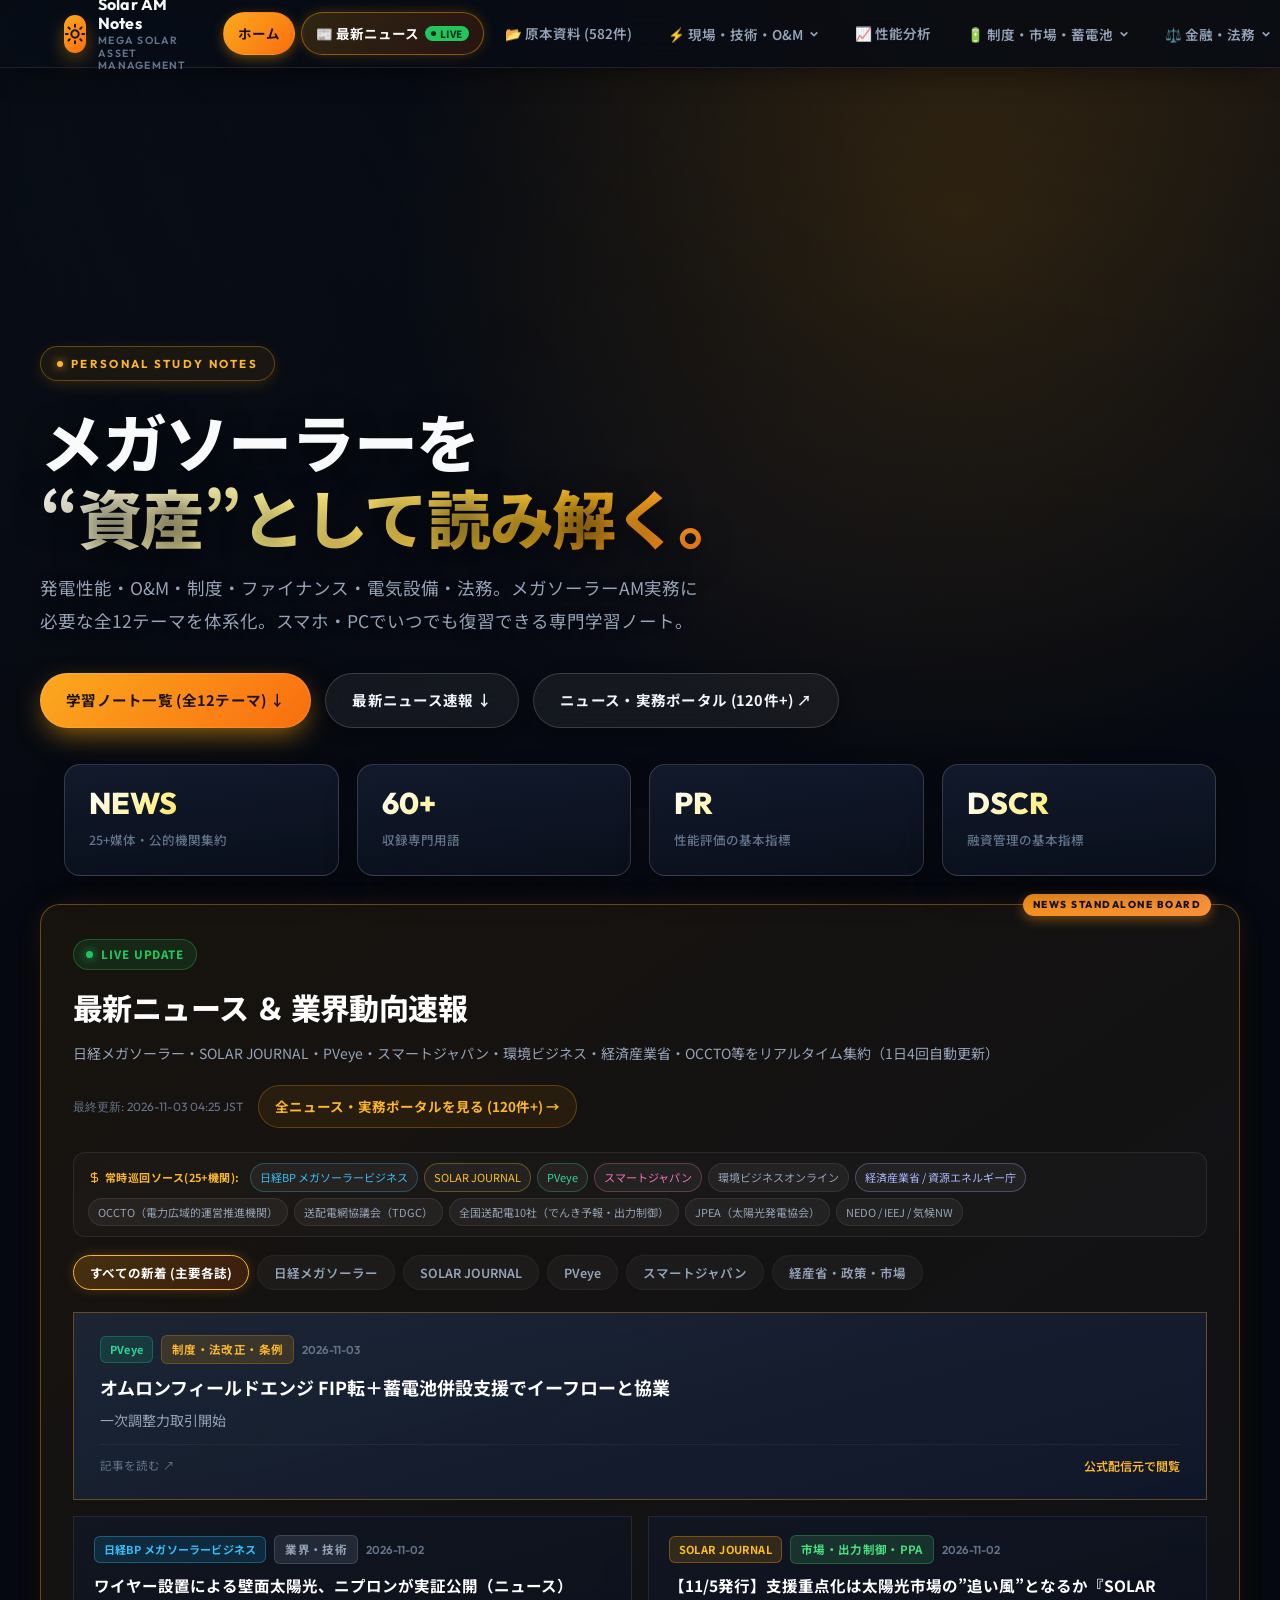
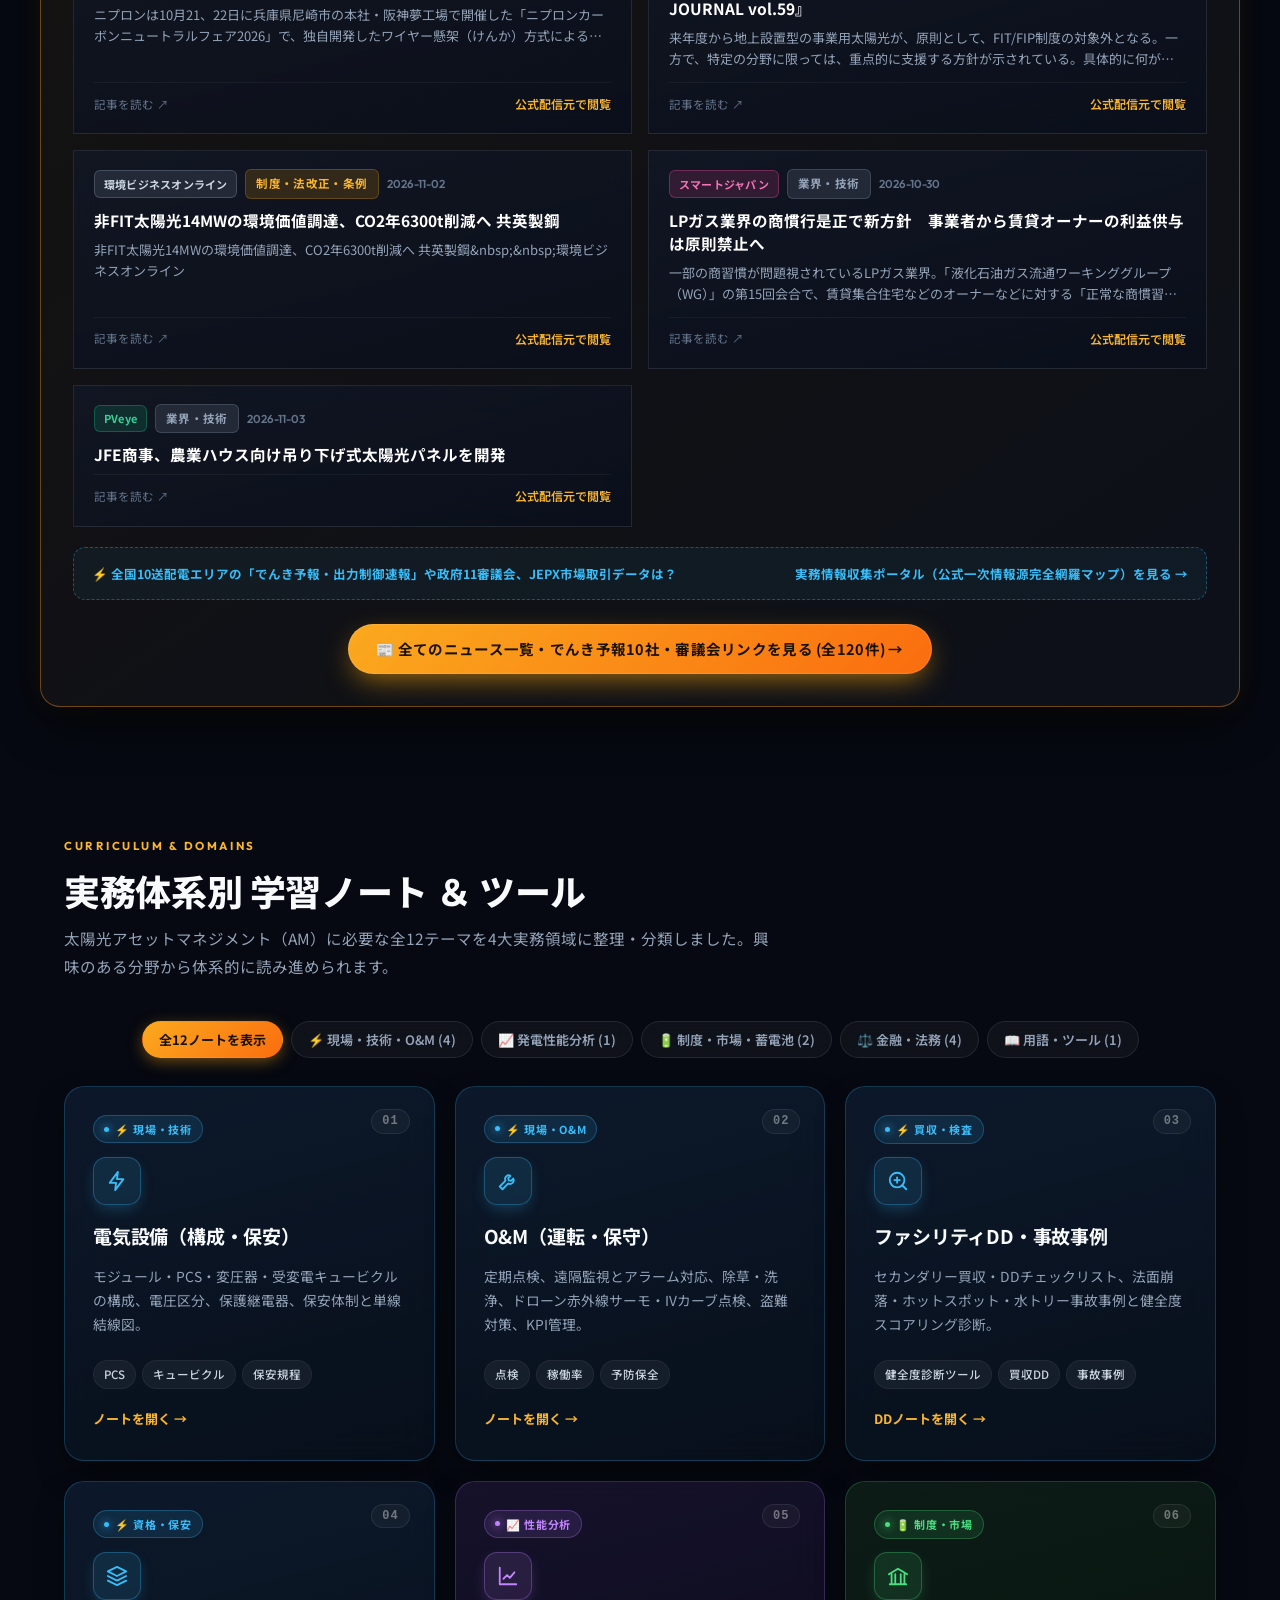
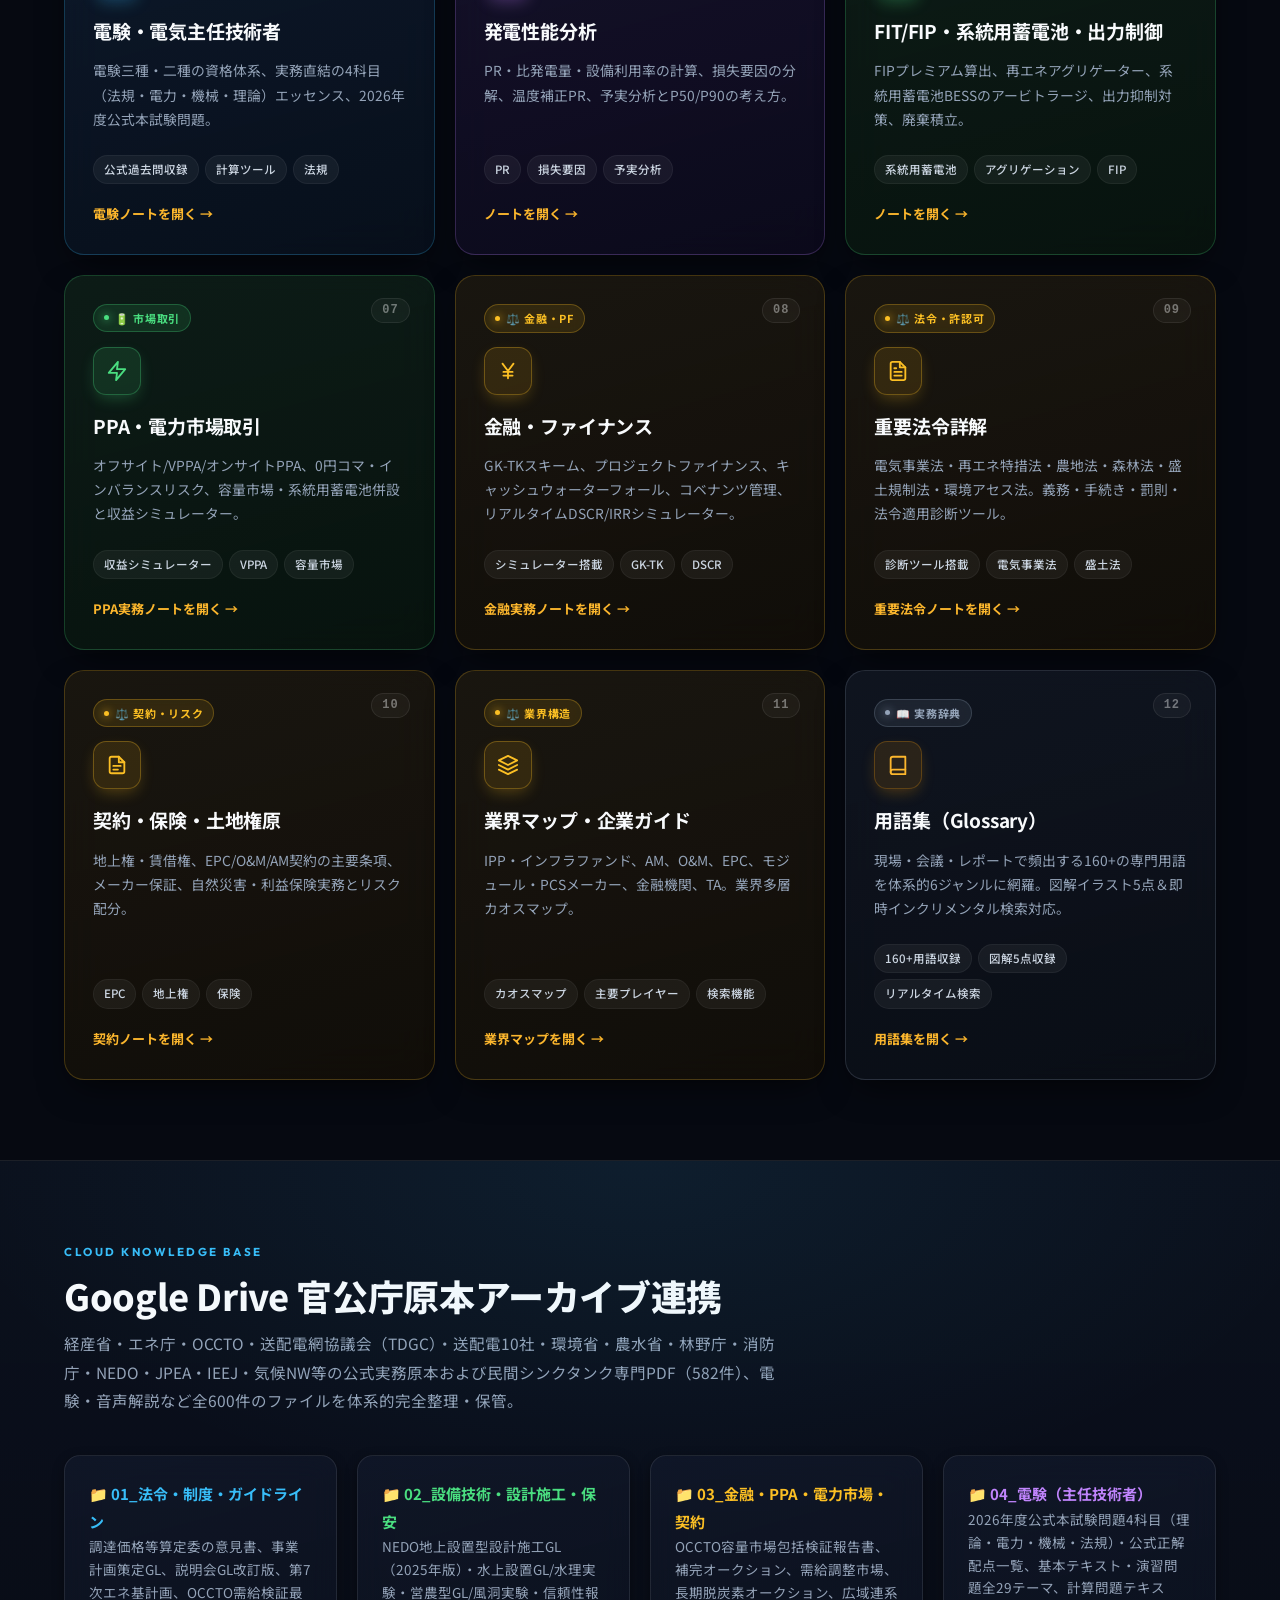
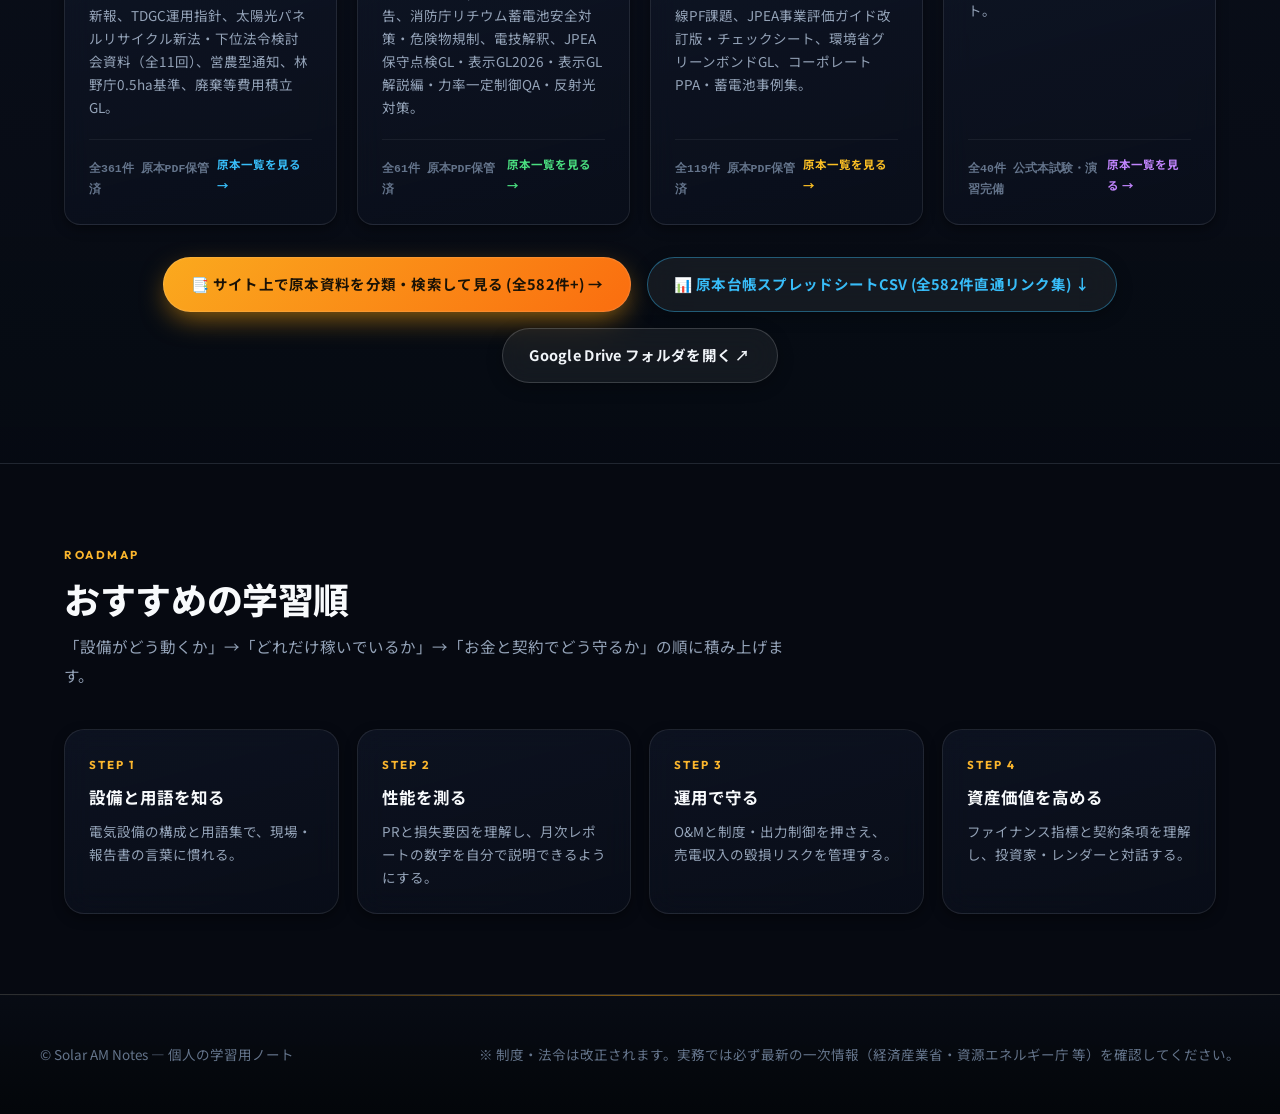
==== commit f5228084: "fix(archive): 全598ファイルの固有GoogleDrive個別閲覧URL(99.8%)紐付け＆原本マスター台帳スプレッドシートCSV新設" ====
--- a/index.html
+++ b/index.html
@@ -411,11 +411,11 @@
           <a href="archive.html" class="btn btn-primary" id="btn-site-archive" style="padding: 12px 28px;">
             📑 サイト上で原本資料を分類・検索して見る (全582件+) →
           </a>
+          <a href="data/00_原本PDFマスター台帳_GoogleDriveリンク集.csv" download="00_太陽光原本PDFマスター台帳_GoogleDriveリンク集.csv" class="btn btn-ghost" id="btn-spreadsheet" style="border-color: rgba(56,189,248,0.4); color: #38bdf8;">
+            📊 原本台帳スプレッドシートCSV (全582件直通リンク集) ↓
+          </a>
           <a href="https://drive.google.com/drive/folders/1DrJ6fb1ogmJ0mTASIJPvzN9IL0IlwR_Z?usp=sharing" target="_blank" rel="noopener noreferrer" class="btn btn-ghost" id="btn-drive-folder">
-            Google Drive 原本保管フォルダを開く ↗
-          </a>
-          <a href="notes/ppa-market.html#gdrive-docs" class="btn btn-ghost" id="btn-drive-index">
-            制度・蓄電池・市場ノートで解説を見る →
+            Google Drive フォルダを開く ↗
           </a>
         </div>
       </div>
--- a/assets/css/style.css
+++ b/assets/css/style.css
@@ -2581,23 +2581,26 @@
   box-shadow: 0 8px 22px -3px rgba(2, 132, 199, 0.55);
 }
 .doc-btn-drive {
-  background: rgba(255, 255, 255, 0.06);
+  background: linear-gradient(135deg, #ea580c 0%, #c2410c 100%);
   color: #fff;
-  font-weight: 600;
-  font-size: 13px;
-  padding: 10px 18px;
+  font-weight: 700;
+  font-size: 14px;
+  padding: 13px 20px;
   border-radius: 10px;
-  border: 1px solid rgba(255, 255, 255, 0.12);
+  border: 1px solid rgba(251, 146, 60, 0.5);
   display: flex;
   align-items: center;
   justify-content: center;
   gap: 8px;
   text-decoration: none;
-  transition: all .15s;
+  box-shadow: 0 4px 18px -2px rgba(234, 88, 12, 0.45);
+  transition: all .18s;
 }
 .doc-btn-drive:hover {
-  background: rgba(255, 255, 255, 0.12);
-  border-color: rgba(255, 255, 255, 0.25);
+  background: linear-gradient(135deg, #f97316 0%, #ea580c 100%);
+  transform: translateY(-2px);
+  box-shadow: 0 8px 24px -2px rgba(234, 88, 12, 0.6);
+  border-color: #fb923c;
 }
 .doc-btn-note {
   color: var(--gold);
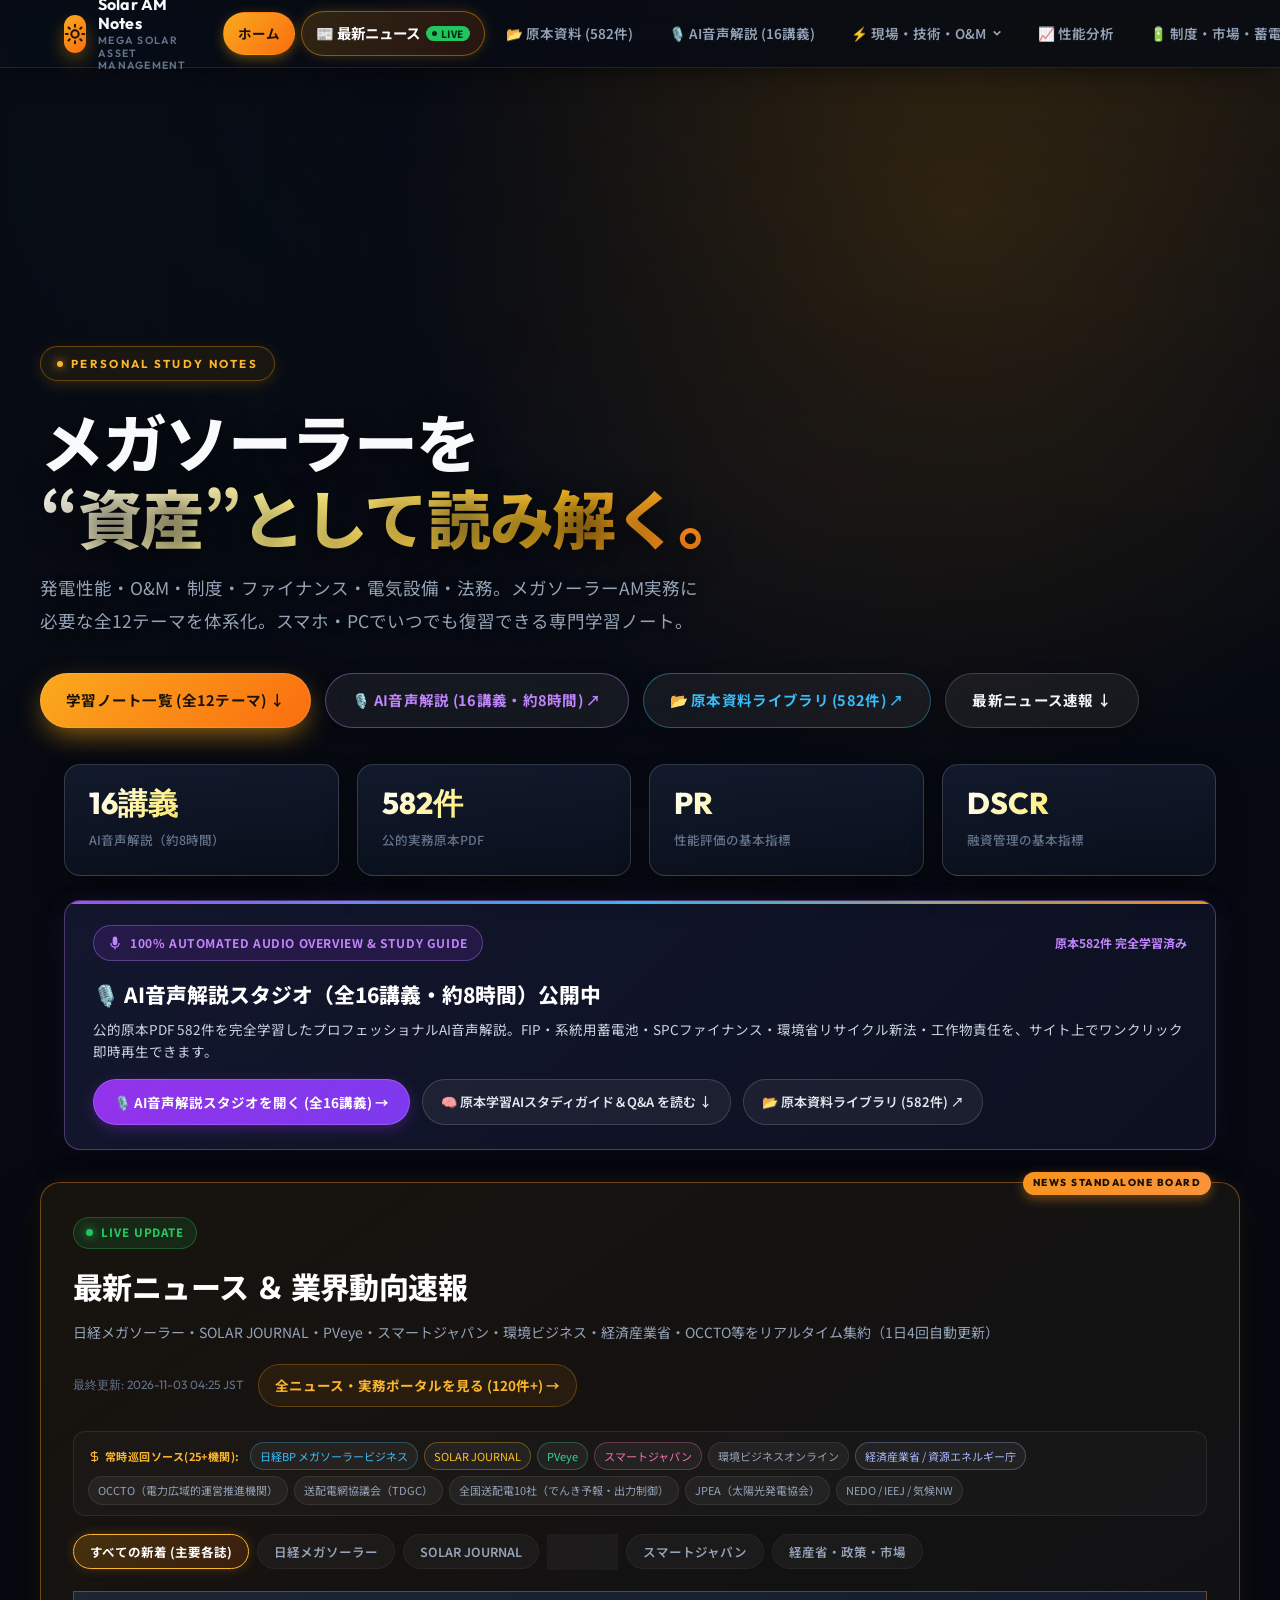
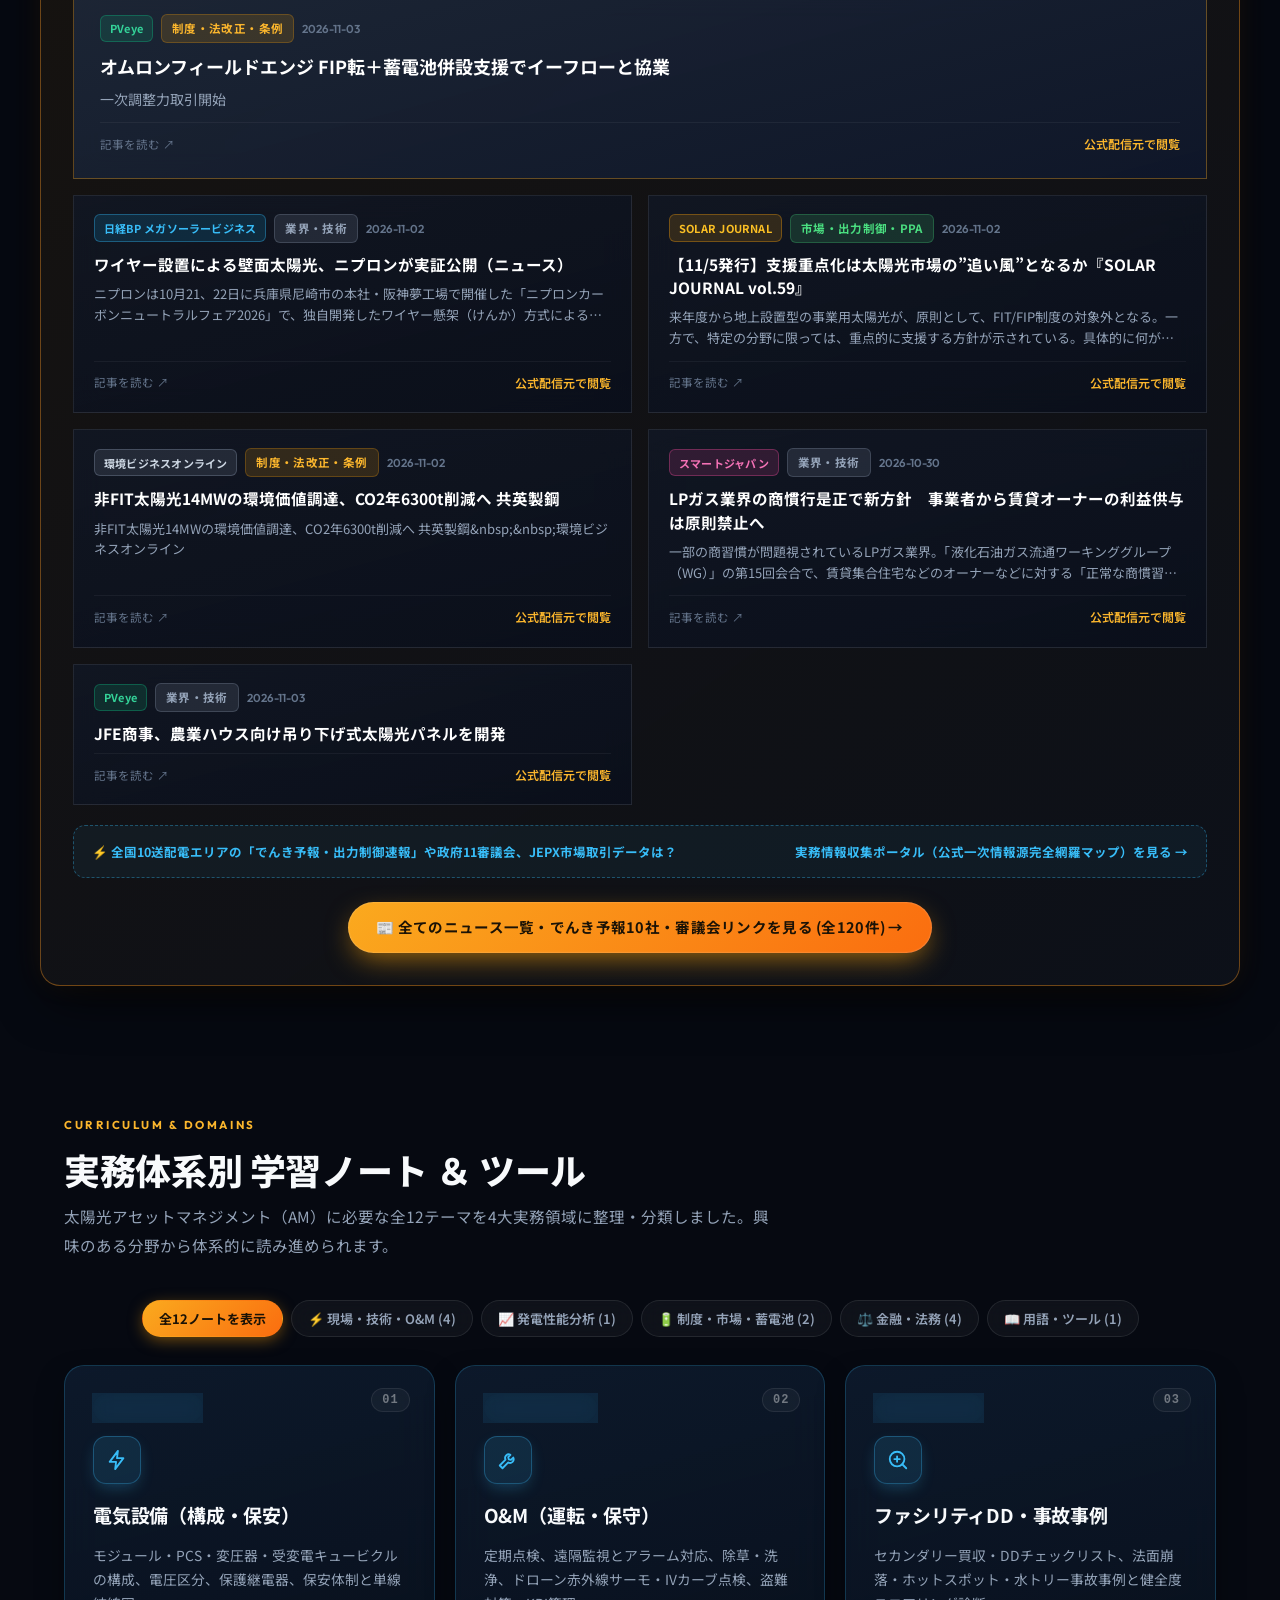
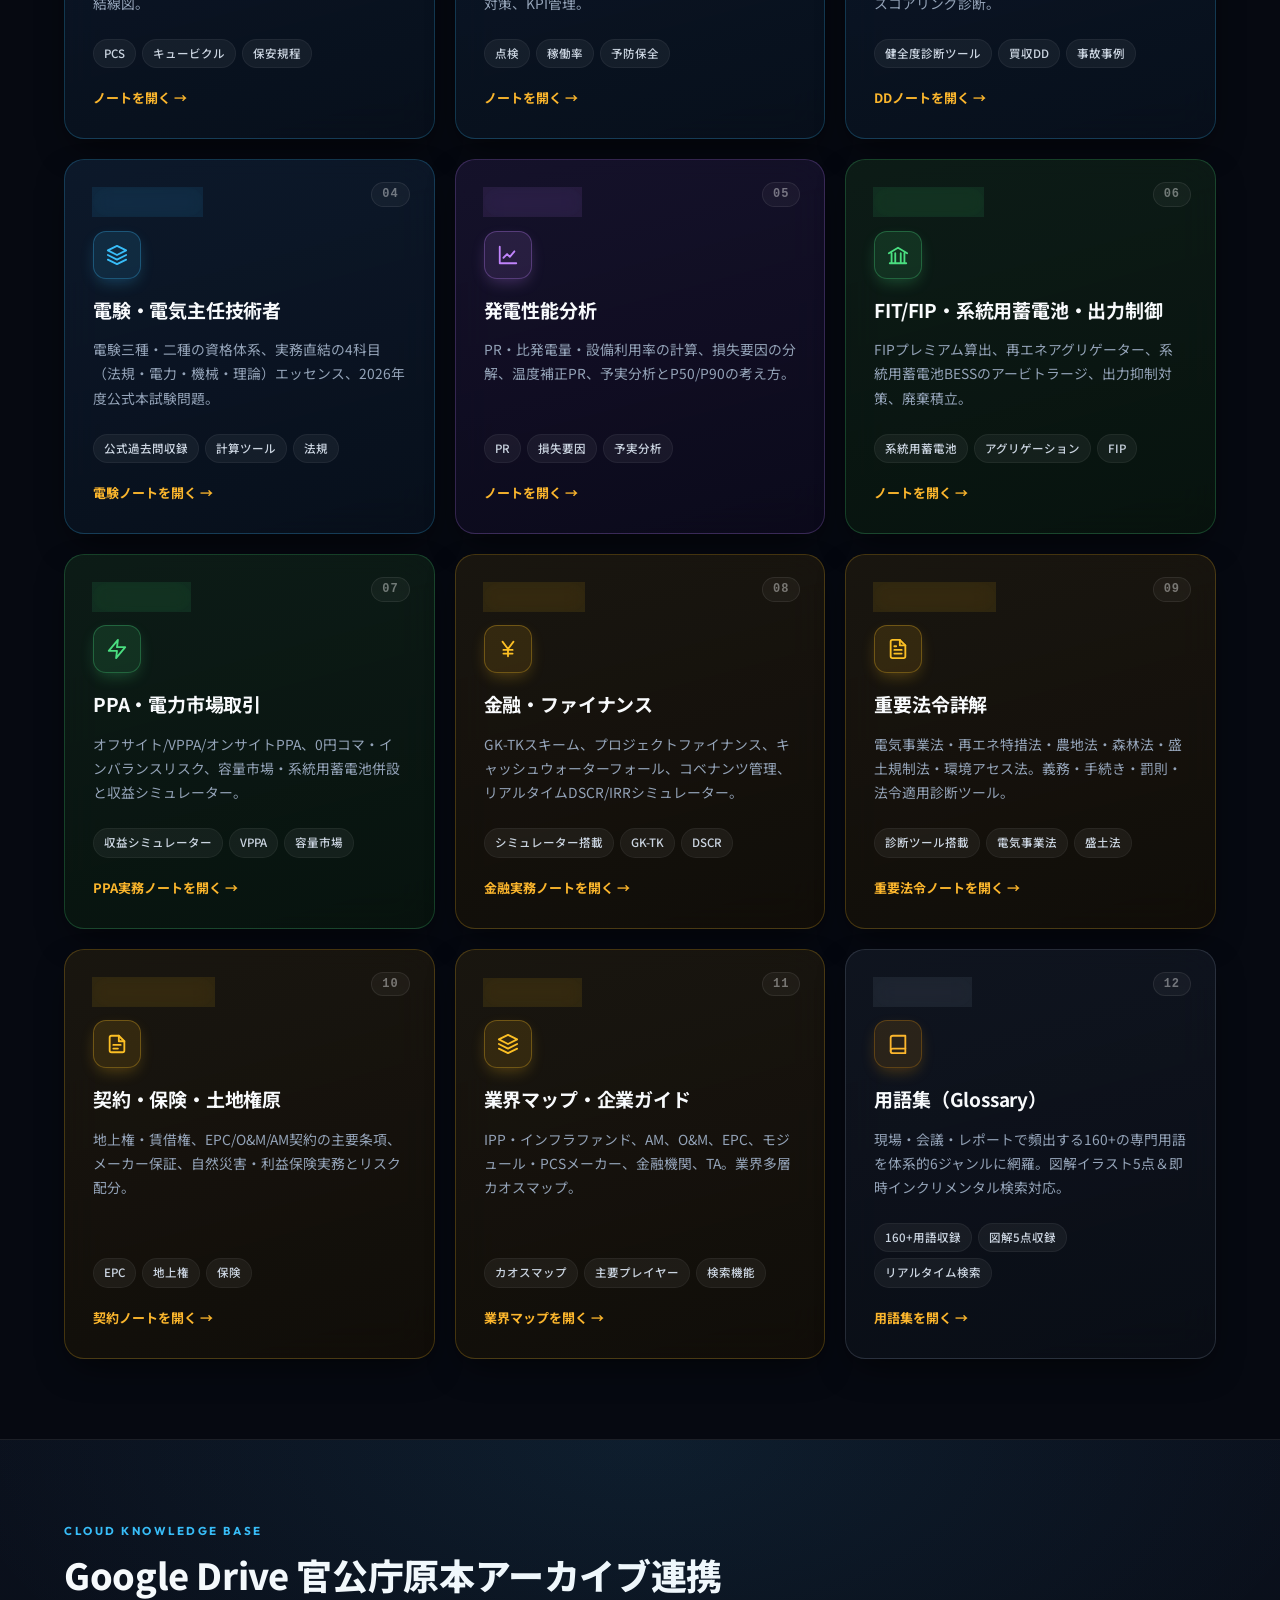
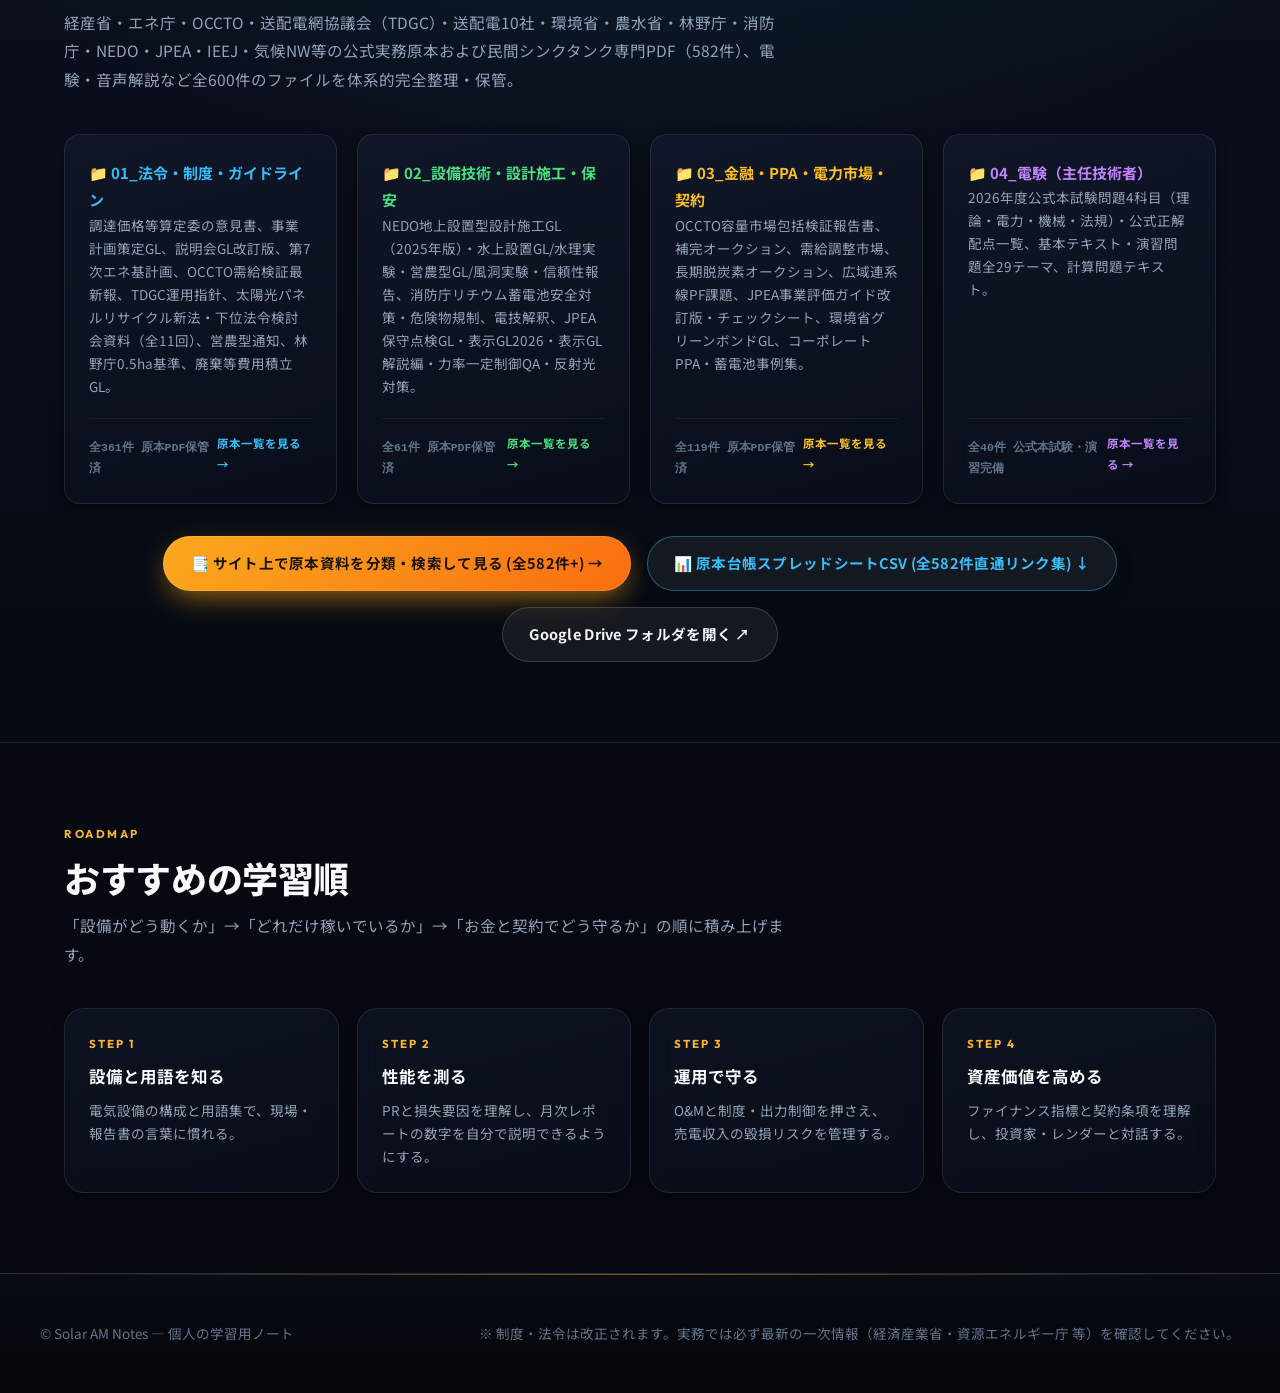
==== commit 50a6e118: "feat: implement fully automated AI audio studio and study guide for 582 source documents" ====
--- a/index.html
+++ b/index.html
@@ -41,18 +41,45 @@
         <p class="lead">発電性能・O&amp;M・制度・ファイナンス・電気設備・法務。メガソーラーAM実務に必要な全12テーマを体系化。スマホ・PCでいつでも復習できる専門学習ノート。</p>
         <div class="hero-actions">
           <a class="btn btn-primary" href="#topics" id="btn-start">学習ノート一覧 (全12テーマ) ↓</a>
+          <a class="btn btn-ghost" href="podcast.html" style="border-color:rgba(192,132,252,0.4);color:#c084fc;font-weight:700;">🎙️ AI音声解説 (16講義・約8時間) ↗</a>
+          <a class="btn btn-ghost" href="archive.html" style="border-color:rgba(56,189,248,0.4);color:#38bdf8;">📂 原本資料ライブラリ (582件) ↗</a>
           <a class="btn btn-ghost" href="#latest-news-section" id="btn-latest-news">最新ニュース速報 ↓</a>
-          <a class="btn btn-ghost" href="news.html" id="btn-news-portal">ニュース・実務ポータル (120件+) ↗</a>
         </div>
       </div>
     </section>
     <!-- ===== Stats ===== -->
     <div class="section" style="padding-top:0;padding-bottom:0">
       <div class="stats reveal">
-        <div class="stat"><b class="grad-text">NEWS</b><span>25+媒体・公的機関集約</span></div>
-        <div class="stat"><b class="grad-text">60+</b><span>収録専門用語</span></div>
+        <div class="stat"><b class="grad-text">16講義</b><span>AI音声解説（約8時間）</span></div>
+        <div class="stat"><b class="grad-text">582件</b><span>公的実務原本PDF</span></div>
         <div class="stat"><b class="grad-text">PR</b><span>性能評価の基本指標</span></div>
         <div class="stat"><b class="grad-text">DSCR</b><span>融資管理の基本指標</span></div>
+      </div>
+
+      <!-- 特設：AI音声解説ポッドキャスト ＆ 原本ライブラリ 案内枠 -->
+      <div class="notebooklm-hub-card reveal" style="margin-top:24px;border-color:rgba(192,132,252,0.35);background:linear-gradient(135deg, rgba(20, 24, 48, 0.95) 0%, rgba(13, 17, 34, 0.95) 100%);">
+        <div class="notebooklm-hub-top">
+          <div class="podcast-hero-badge" style="margin-bottom:0;">
+            <svg width="14" height="14" viewBox="0 0 24 24" fill="currentColor"><path d="M12 1a4 4 0 0 0-4 4v7a4 4 0 0 0 8 0V5a4 4 0 0 0-4-4zm6 11a6 6 0 0 1-12 0H4a8 8 0 0 0 7 7.93V23h2v-3.07A8 8 0 0 0 20 12h-2z"/></svg>
+            100% AUTOMATED AUDIO OVERVIEW &amp; STUDY GUIDE
+          </div>
+          <span style="font-size:12px;color:#c084fc;font-weight:700;">原本582件 完全学習済み</span>
+        </div>
+        <h3 style="font-size:1.3rem;font-weight:800;color:#fff;margin:8px 0 6px;">🎙️ AI音声解説スタジオ（全16講義・約8時間）公開中</h3>
+        <p style="font-size:13.5px;color:#cbd5e1;line-height:1.6;margin:0 0 16px;">
+          公的原本PDF 582件を完全学習したプロフェッショナルAI音声解説。FIP・系統用蓄電池・SPCファイナンス・環境省リサイクル新法・工作物責任を、サイト上でワンクリック即時再生できます。
+        </p>
+        <div class="notebooklm-hub-actions">
+          <a class="btn-notebooklm-primary" href="podcast.html">
+            🎙️ AI音声解説スタジオを開く (全16講義) →
+          </a>
+          <a class="btn-notebooklm-source" href="podcast.html#study-guide">
+            🧠 原本学習AIスタディガイド＆Q&A を読む ↓
+          </a>
+          <a class="btn-notebooklm-source" href="archive.html">
+            📂 原本資料ライブラリ (582件) ↗
+          </a>
+        </div>
       </div>
     </div>
 
--- a/assets/css/style.css
+++ b/assets/css/style.css
@@ -2648,3 +2648,524 @@
   text-align: center;
   margin-top: 32px;
 }
+
+/* ===== Google NotebookLM 連携ハブ ===== */
+.notebooklm-hub-card {
+  margin-bottom: 32px;
+  padding: 24px 28px;
+  background: linear-gradient(145deg, rgba(30, 27, 75, 0.7) 0%, rgba(15, 23, 42, 0.95) 100%);
+  border: 1.5px solid rgba(168, 85, 247, 0.4);
+  border-radius: 16px;
+  box-shadow: 0 16px 36px -10px rgba(0, 0, 0, 0.7), 0 0 30px -8px rgba(168, 85, 247, 0.2);
+  position: relative;
+  overflow: hidden;
+}
+.notebooklm-hub-card::before {
+  content: "";
+  position: absolute;
+  top: 0; left: 0; right: 0;
+  height: 3px;
+  background: linear-gradient(90deg, #a855f7, #38bdf8, #f7931e);
+}
+.notebooklm-hub-top {
+  display: flex;
+  align-items: center;
+  justify-content: space-between;
+  flex-wrap: wrap;
+  gap: 12px;
+  margin-bottom: 14px;
+}
+.notebooklm-badge {
+  font-size: 11px;
+  font-weight: 800;
+  letter-spacing: 0.1em;
+  color: #c084fc;
+  background: rgba(168, 85, 247, 0.15);
+  border: 1px solid rgba(168, 85, 247, 0.35);
+  padding: 3px 10px;
+  border-radius: 999px;
+  display: inline-flex;
+  align-items: center;
+  gap: 6px;
+}
+.notebooklm-badge::before {
+  content: "";
+  width: 6px;
+  height: 6px;
+  border-radius: 50%;
+  background: #c084fc;
+  box-shadow: 0 0 8px #c084fc;
+}
+.notebooklm-hub-title {
+  font-size: 1.25rem;
+  font-weight: 800;
+  color: #fff;
+  margin: 0 0 6px;
+  display: flex;
+  align-items: center;
+  gap: 8px;
+}
+.notebooklm-hub-desc {
+  font-size: 13.5px;
+  color: #cbd5e1;
+  line-height: 1.6;
+  margin: 0 0 18px;
+}
+.notebooklm-steps-grid {
+  display: grid;
+  grid-template-columns: repeat(3, 1fr);
+  gap: 12px;
+  margin-bottom: 20px;
+}
+@media (max-width: 768px) {
+  .notebooklm-steps-grid {
+    grid-template-columns: 1fr;
+  }
+}
+.notebooklm-step-item {
+  background: rgba(255, 255, 255, 0.04);
+  border: 1px solid rgba(255, 255, 255, 0.08);
+  border-radius: 10px;
+  padding: 12px 14px;
+}
+.notebooklm-step-num {
+  font-size: 11px;
+  font-weight: 800;
+  color: #c084fc;
+  margin-bottom: 4px;
+  font-family: var(--font-en);
+}
+.notebooklm-step-text {
+  font-size: 12px;
+  color: #fff;
+  font-weight: 600;
+  line-height: 1.45;
+  margin: 0;
+}
+.notebooklm-hub-actions {
+  display: flex;
+  flex-wrap: wrap;
+  gap: 12px;
+  align-items: center;
+}
+.btn-notebooklm-primary {
+  background: linear-gradient(135deg, #9333ea 0%, #7c3aed 100%);
+  color: #fff;
+  font-weight: 700;
+  font-size: 13.5px;
+  padding: 10px 20px;
+  border-radius: 999px;
+  border: 1px solid rgba(192, 132, 252, 0.4);
+  display: inline-flex;
+  align-items: center;
+  gap: 6px;
+  text-decoration: none;
+  box-shadow: 0 4px 16px -2px rgba(147, 51, 234, 0.4);
+  transition: all .18s;
+}
+.btn-notebooklm-primary:hover {
+  background: linear-gradient(135deg, #a855f7 0%, #9333ea 100%);
+  transform: translateY(-2px);
+  box-shadow: 0 8px 24px -2px rgba(147, 51, 234, 0.55);
+}
+.btn-notebooklm-source {
+  background: rgba(255, 255, 255, 0.06);
+  color: #e2e8f0;
+  font-weight: 600;
+  font-size: 13px;
+  padding: 10px 18px;
+  border-radius: 999px;
+  border: 1px solid rgba(255, 255, 255, 0.15);
+  display: inline-flex;
+  align-items: center;
+  gap: 6px;
+  text-decoration: none;
+  transition: all .15s;
+}
+.btn-notebooklm-source:hover {
+  background: rgba(255, 255, 255, 0.12);
+  border-color: rgba(255, 255, 255, 0.3);
+  color: #fff;
+}
+
+/* ==========================================================
+   AI音声解説（ポッドキャスト・スタジオ）専用スタイル
+   ========================================================== */
+.podcast-hero-badge {
+  display: inline-flex;
+  align-items: center;
+  gap: 8px;
+  background: rgba(147, 51, 234, 0.15);
+  border: 1px solid rgba(192, 132, 252, 0.35);
+  padding: 6px 14px;
+  border-radius: 999px;
+  font-size: 12px;
+  font-weight: 700;
+  color: #c084fc;
+  margin-bottom: 16px;
+  letter-spacing: .05em;
+}
+.podcast-hero-badge svg {
+  animation: pulse-glow 2s infinite ease-in-out;
+}
+@keyframes pulse-glow {
+  0%, 100% { opacity: 0.6; transform: scale(0.95); }
+  50% { opacity: 1; transform: scale(1.1); }
+}
+
+/* プレイヤー固定フローティングバー */
+.podcast-sticky-player {
+  position: sticky;
+  top: 72px;
+  z-index: 90;
+  background: linear-gradient(135deg, rgba(17, 24, 39, 0.95) 0%, rgba(30, 27, 75, 0.95) 100%);
+  backdrop-filter: blur(16px);
+  border: 1px solid rgba(192, 132, 252, 0.3);
+  border-radius: 16px;
+  padding: 16px 22px;
+  margin-bottom: 32px;
+  box-shadow: 0 16px 40px -10px rgba(0, 0, 0, 0.7), 0 0 20px rgba(147, 51, 234, 0.2);
+  display: none;
+  transition: all .3s cubic-bezier(0.16, 1, 0.3, 1);
+}
+.podcast-sticky-player.is-active {
+  display: block;
+  animation: slideDown .3s ease-out;
+}
+@keyframes slideDown {
+  from { opacity: 0; transform: translateY(-12px); }
+  to { opacity: 1; transform: translateY(0); }
+}
+.podcast-player-inner {
+  display: flex;
+  flex-direction: column;
+  gap: 12px;
+}
+.podcast-player-top {
+  display: flex;
+  align-items: center;
+  justify-content: space-between;
+  gap: 16px;
+}
+.podcast-player-meta {
+  display: flex;
+  align-items: center;
+  gap: 14px;
+  min-width: 0;
+}
+.podcast-playing-icon {
+  width: 42px;
+  height: 42px;
+  border-radius: 10px;
+  background: linear-gradient(135deg, #f59e0b, #d97706);
+  display: flex;
+  align-items: center;
+  justify-content: center;
+  flex-shrink: 0;
+  color: #1a1206;
+}
+.podcast-playing-info {
+  min-width: 0;
+}
+.podcast-playing-label {
+  font-size: 11px;
+  font-weight: 800;
+  color: #c084fc;
+  letter-spacing: .1em;
+  text-transform: uppercase;
+  margin-bottom: 2px;
+}
+.podcast-playing-title {
+  font-size: 15px;
+  font-weight: 700;
+  color: #fff;
+  white-space: nowrap;
+  overflow: hidden;
+  text-overflow: ellipsis;
+  margin: 0;
+}
+.podcast-player-close {
+  background: rgba(255, 255, 255, 0.1);
+  border: none;
+  color: #94a3b8;
+  width: 32px;
+  height: 32px;
+  border-radius: 50%;
+  cursor: pointer;
+  display: flex;
+  align-items: center;
+  justify-content: center;
+  transition: all .2s;
+  flex-shrink: 0;
+}
+.podcast-player-close:hover {
+  background: rgba(239, 68, 68, 0.2);
+  color: #ef4444;
+}
+.podcast-iframe-container {
+  width: 100%;
+  height: 60px;
+  border-radius: 8px;
+  overflow: hidden;
+  background: #000;
+  border: 1px solid rgba(255, 255, 255, 0.1);
+}
+.podcast-iframe-container iframe {
+  width: 100%;
+  height: 100%;
+  border: none;
+}
+
+/* ポッドキャストカードグリッド */
+.podcast-grid {
+  display: grid;
+  grid-template-columns: repeat(auto-fill, minmax(360px, 1fr));
+  gap: 20px;
+  margin-top: 24px;
+}
+@media (max-width: 640px) {
+  .podcast-grid {
+    grid-template-columns: 1fr;
+  }
+}
+.podcast-card {
+  background: linear-gradient(175deg, rgba(22, 32, 54, 0.75) 0%, rgba(10, 16, 28, 0.88) 100%);
+  border: 1px solid rgba(255, 255, 255, 0.08);
+  border-radius: 16px;
+  padding: 24px;
+  display: flex;
+  flex-direction: column;
+  transition: all .25s var(--ease);
+  position: relative;
+  overflow: hidden;
+}
+.podcast-card:hover {
+  transform: translateY(-3px);
+  border-color: rgba(245, 158, 11, 0.4);
+  box-shadow: 0 16px 36px -10px rgba(0, 0, 0, 0.6), 0 0 24px rgba(245, 158, 11, 0.1);
+}
+.podcast-card.is-playing {
+  border-color: #c084fc;
+  box-shadow: 0 0 30px rgba(192, 132, 252, 0.25);
+  background: linear-gradient(175deg, rgba(30, 27, 75, 0.85) 0%, rgba(15, 23, 42, 0.95) 100%);
+}
+.podcast-card-top {
+  display: flex;
+  align-items: center;
+  justify-content: space-between;
+  gap: 10px;
+  margin-bottom: 14px;
+}
+.podcast-category-badge {
+  font-size: 11.5px;
+  font-weight: 700;
+  padding: 4px 10px;
+  border-radius: 999px;
+  background: rgba(245, 158, 11, 0.15);
+  color: #fbbf24;
+  border: 1px solid rgba(245, 158, 11, 0.3);
+}
+.podcast-meta-badge {
+  font-size: 11.5px;
+  font-family: var(--font-en);
+  font-weight: 600;
+  color: #94a3b8;
+  display: flex;
+  align-items: center;
+  gap: 8px;
+}
+.podcast-card-title {
+  font-size: 17px;
+  font-weight: 800;
+  color: #fff;
+  line-height: 1.45;
+  margin: 0 0 10px;
+}
+.podcast-card-desc {
+  font-size: 13.5px;
+  color: #94a3b8;
+  line-height: 1.6;
+  margin: 0 0 16px;
+  flex-grow: 1;
+}
+.podcast-points-box {
+  background: rgba(0, 0, 0, 0.25);
+  border: 1px solid rgba(255, 255, 255, 0.05);
+  border-radius: 10px;
+  padding: 12px 14px;
+  margin-bottom: 18px;
+}
+.podcast-points-head {
+  font-size: 11px;
+  font-weight: 800;
+  color: #38bdf8;
+  letter-spacing: .05em;
+  margin-bottom: 6px;
+  display: flex;
+  align-items: center;
+  gap: 5px;
+}
+.podcast-points-list {
+  list-style: none;
+  padding: 0;
+  margin: 0;
+  display: flex;
+  flex-direction: column;
+  gap: 4px;
+}
+.podcast-points-list li {
+  font-size: 12px;
+  color: #cbd5e1;
+  line-height: 1.45;
+  padding-left: 14px;
+  position: relative;
+}
+.podcast-points-list li::before {
+  content: "•";
+  position: absolute;
+  left: 2px;
+  color: #f59e0b;
+  font-weight: 900;
+}
+.podcast-card-footer {
+  display: flex;
+  align-items: center;
+  justify-content: space-between;
+  gap: 12px;
+  padding-top: 14px;
+  border-top: 1px solid rgba(255, 255, 255, 0.06);
+}
+.btn-play-audio {
+  background: linear-gradient(135deg, #f59e0b 0%, #d97706 100%);
+  color: #1a1206;
+  font-weight: 800;
+  font-size: 13px;
+  padding: 8px 16px;
+  border-radius: 999px;
+  border: none;
+  cursor: pointer;
+  display: inline-flex;
+  align-items: center;
+  gap: 6px;
+  box-shadow: 0 4px 14px -2px rgba(245, 158, 11, 0.4);
+  transition: all .2s;
+}
+.btn-play-audio:hover {
+  transform: translateY(-2px);
+  box-shadow: 0 6px 20px -2px rgba(245, 158, 11, 0.6);
+  background: linear-gradient(135deg, #fbbf24 0%, #f59e0b 100%);
+}
+.btn-audio-gdrive {
+  font-size: 12px;
+  color: #94a3b8;
+  text-decoration: none;
+  display: inline-flex;
+  align-items: center;
+  gap: 4px;
+  transition: color .2s;
+}
+.btn-audio-gdrive:hover {
+  color: #fff;
+  text-decoration: underline;
+}
+
+/* AIスタディガイド＆Q&Aセクション */
+.ai-study-section {
+  margin-top: 60px;
+  background: linear-gradient(175deg, rgba(20, 24, 40, 0.9) 0%, rgba(10, 14, 26, 0.95) 100%);
+  border: 1px solid rgba(192, 132, 252, 0.25);
+  border-radius: 20px;
+  padding: 36px 32px;
+  box-shadow: 0 20px 48px -12px rgba(0, 0, 0, 0.7);
+}
+@media (max-width: 640px) {
+  .ai-study-section {
+    padding: 24px 18px;
+  }
+}
+.ai-study-head {
+  display: flex;
+  align-items: center;
+  justify-content: space-between;
+  flex-wrap: wrap;
+  gap: 16px;
+  margin-bottom: 24px;
+  border-bottom: 1px solid rgba(255, 255, 255, 0.08);
+  padding-bottom: 18px;
+}
+.ai-study-head h2 {
+  font-size: 22px;
+  font-weight: 800;
+  color: #fff;
+  margin: 0;
+  display: flex;
+  align-items: center;
+  gap: 10px;
+}
+.ai-faq-accordion {
+  display: flex;
+  flex-direction: column;
+  gap: 12px;
+}
+.ai-faq-item {
+  background: rgba(255, 255, 255, 0.03);
+  border: 1px solid rgba(255, 255, 255, 0.08);
+  border-radius: 12px;
+  overflow: hidden;
+  transition: border-color .2s;
+}
+.ai-faq-item:hover {
+  border-color: rgba(192, 132, 252, 0.4);
+}
+.ai-faq-question {
+  width: 100%;
+  padding: 16px 20px;
+  background: transparent;
+  border: none;
+  color: #fff;
+  font-weight: 700;
+  font-size: 15px;
+  text-align: left;
+  cursor: pointer;
+  display: flex;
+  align-items: center;
+  justify-content: space-between;
+  gap: 12px;
+  transition: background .2s;
+}
+.ai-faq-question:hover {
+  background: rgba(255, 255, 255, 0.02);
+}
+.ai-faq-icon {
+  font-size: 18px;
+  color: #c084fc;
+  transition: transform .25s;
+  flex-shrink: 0;
+}
+.ai-faq-item.is-open .ai-faq-icon {
+  transform: rotate(180deg);
+}
+.ai-faq-answer {
+  display: none;
+  padding: 0 20px 20px;
+  color: #cbd5e1;
+  font-size: 14px;
+  line-height: 1.7;
+  border-top: 1px solid rgba(255, 255, 255, 0.04);
+}
+.ai-faq-item.is-open .ai-faq-answer {
+  display: block;
+  animation: fadeIn .2s ease-in;
+}
+.ai-faq-source-tag {
+  display: inline-flex;
+  align-items: center;
+  gap: 6px;
+  background: rgba(56, 189, 248, 0.1);
+  border: 1px solid rgba(56, 189, 248, 0.3);
+  color: #38bdf8;
+  font-size: 11.5px;
+  padding: 2px 8px;
+  border-radius: 6px;
+  margin-top: 12px;
+}
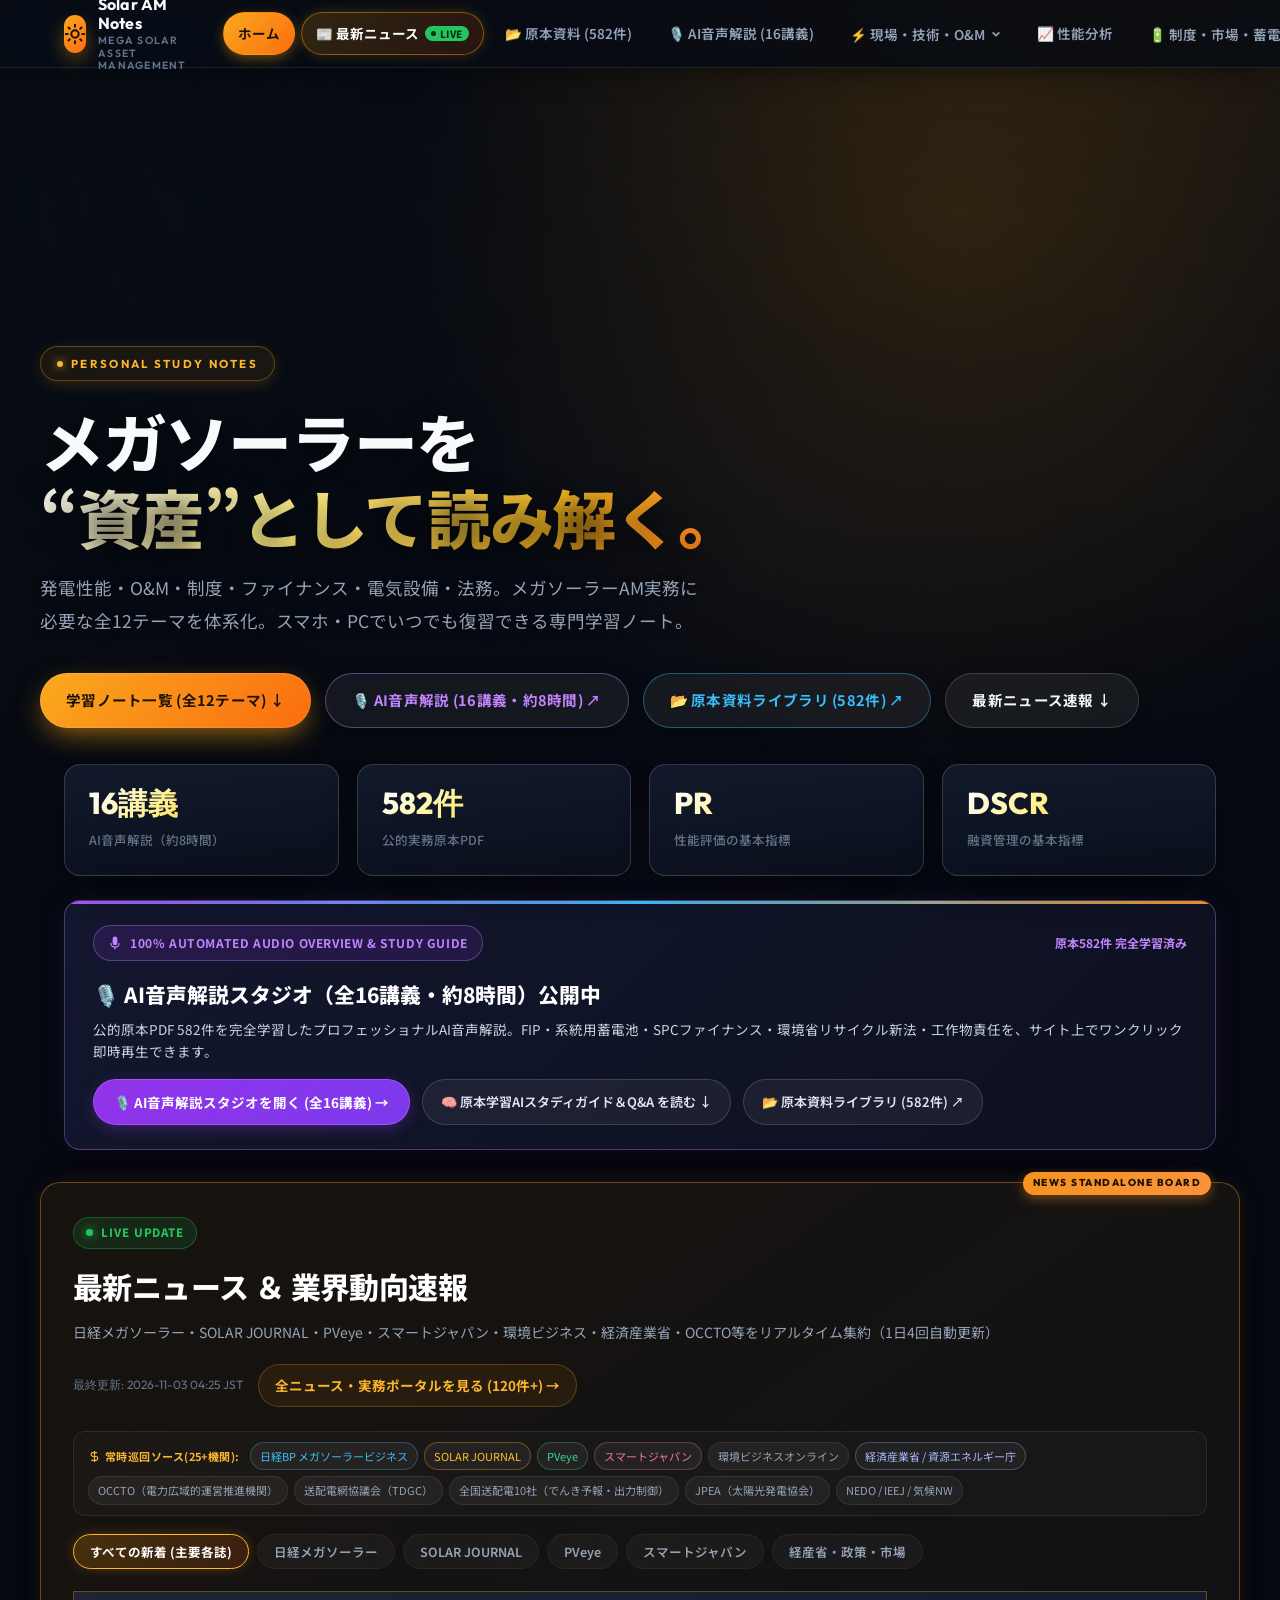
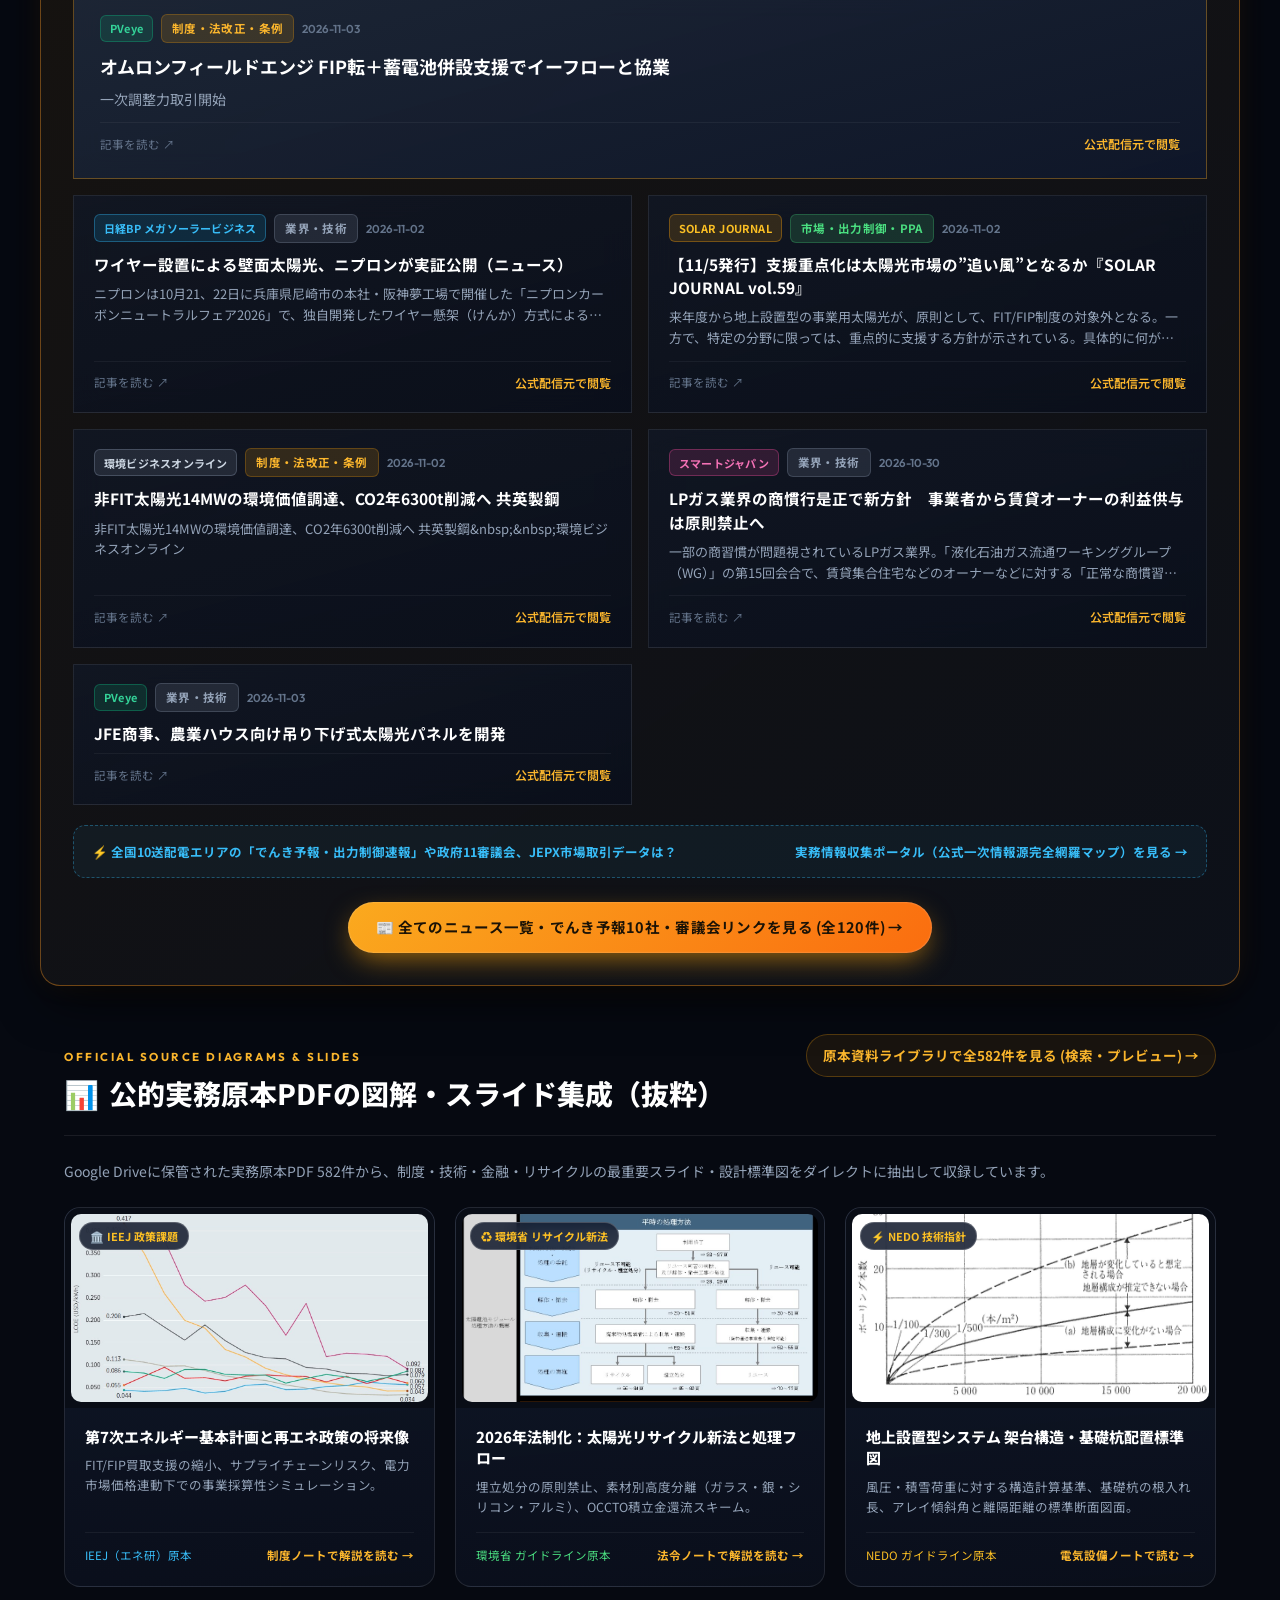
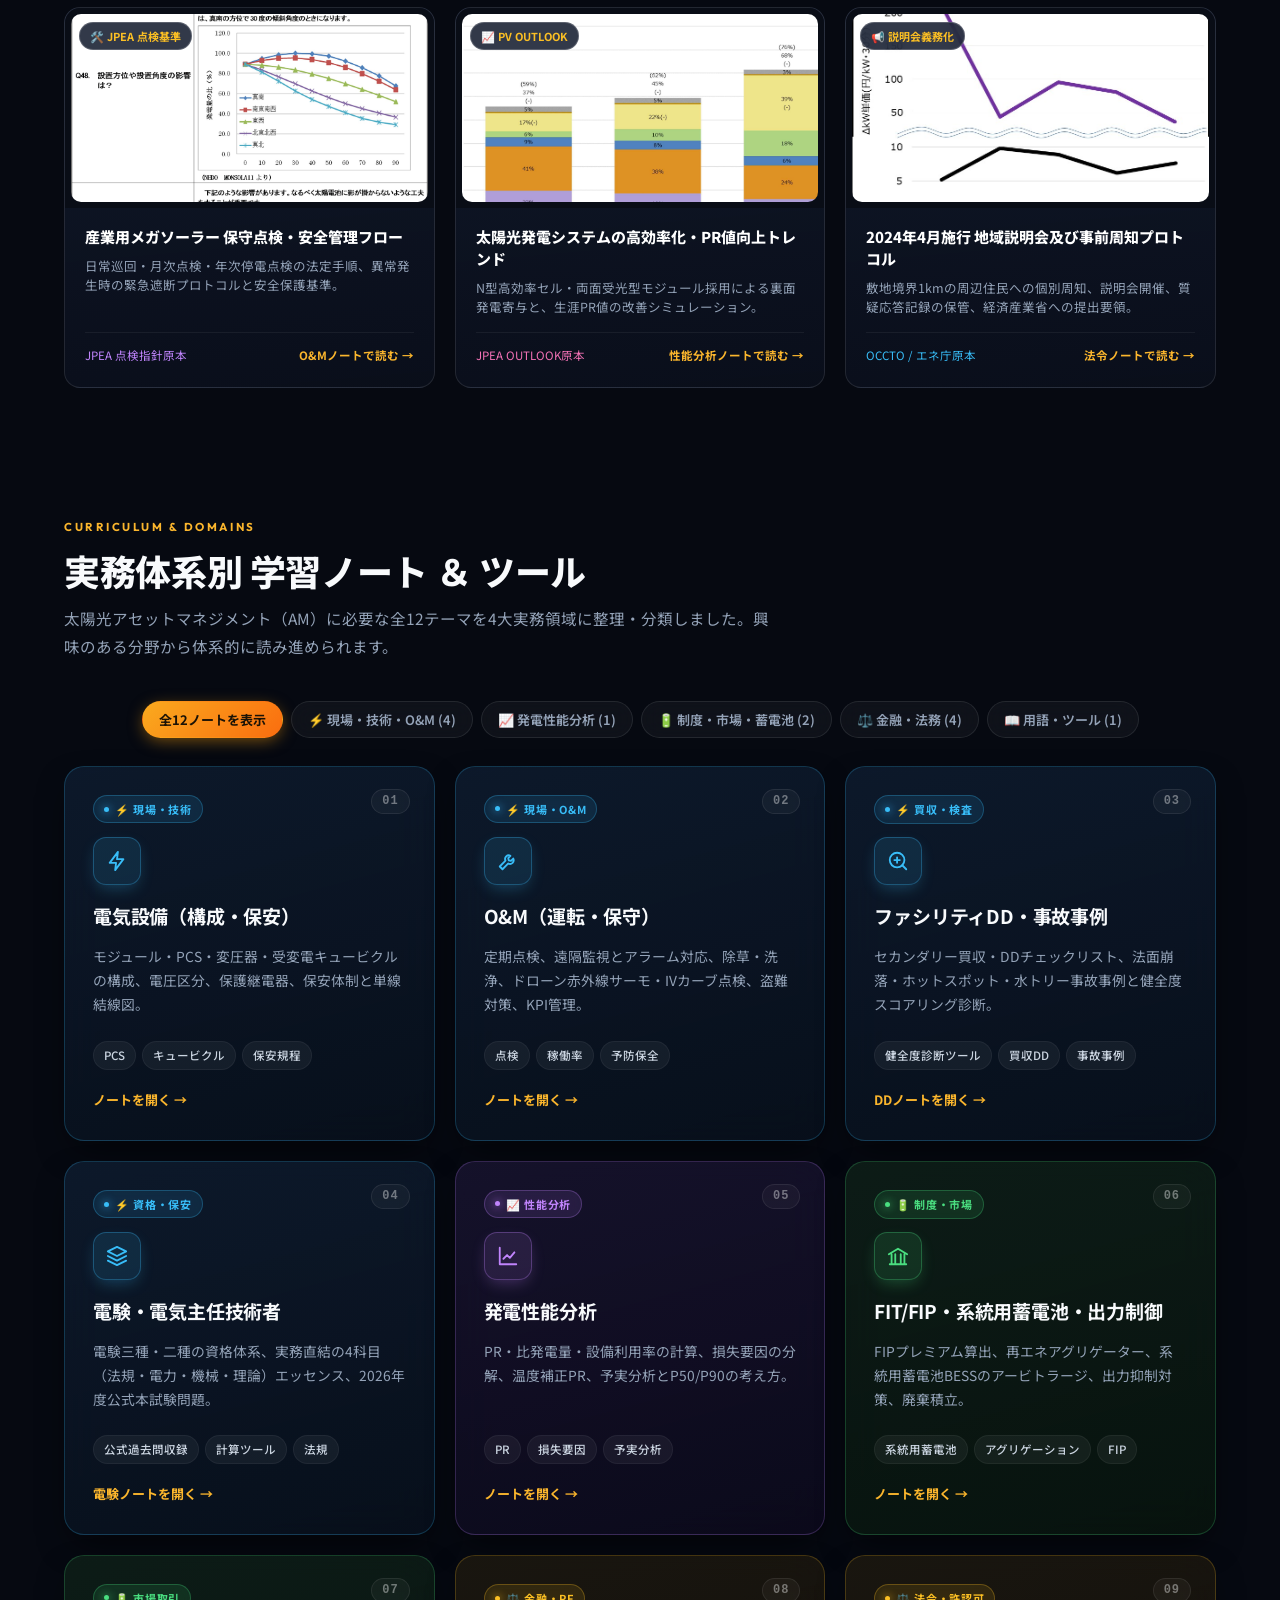
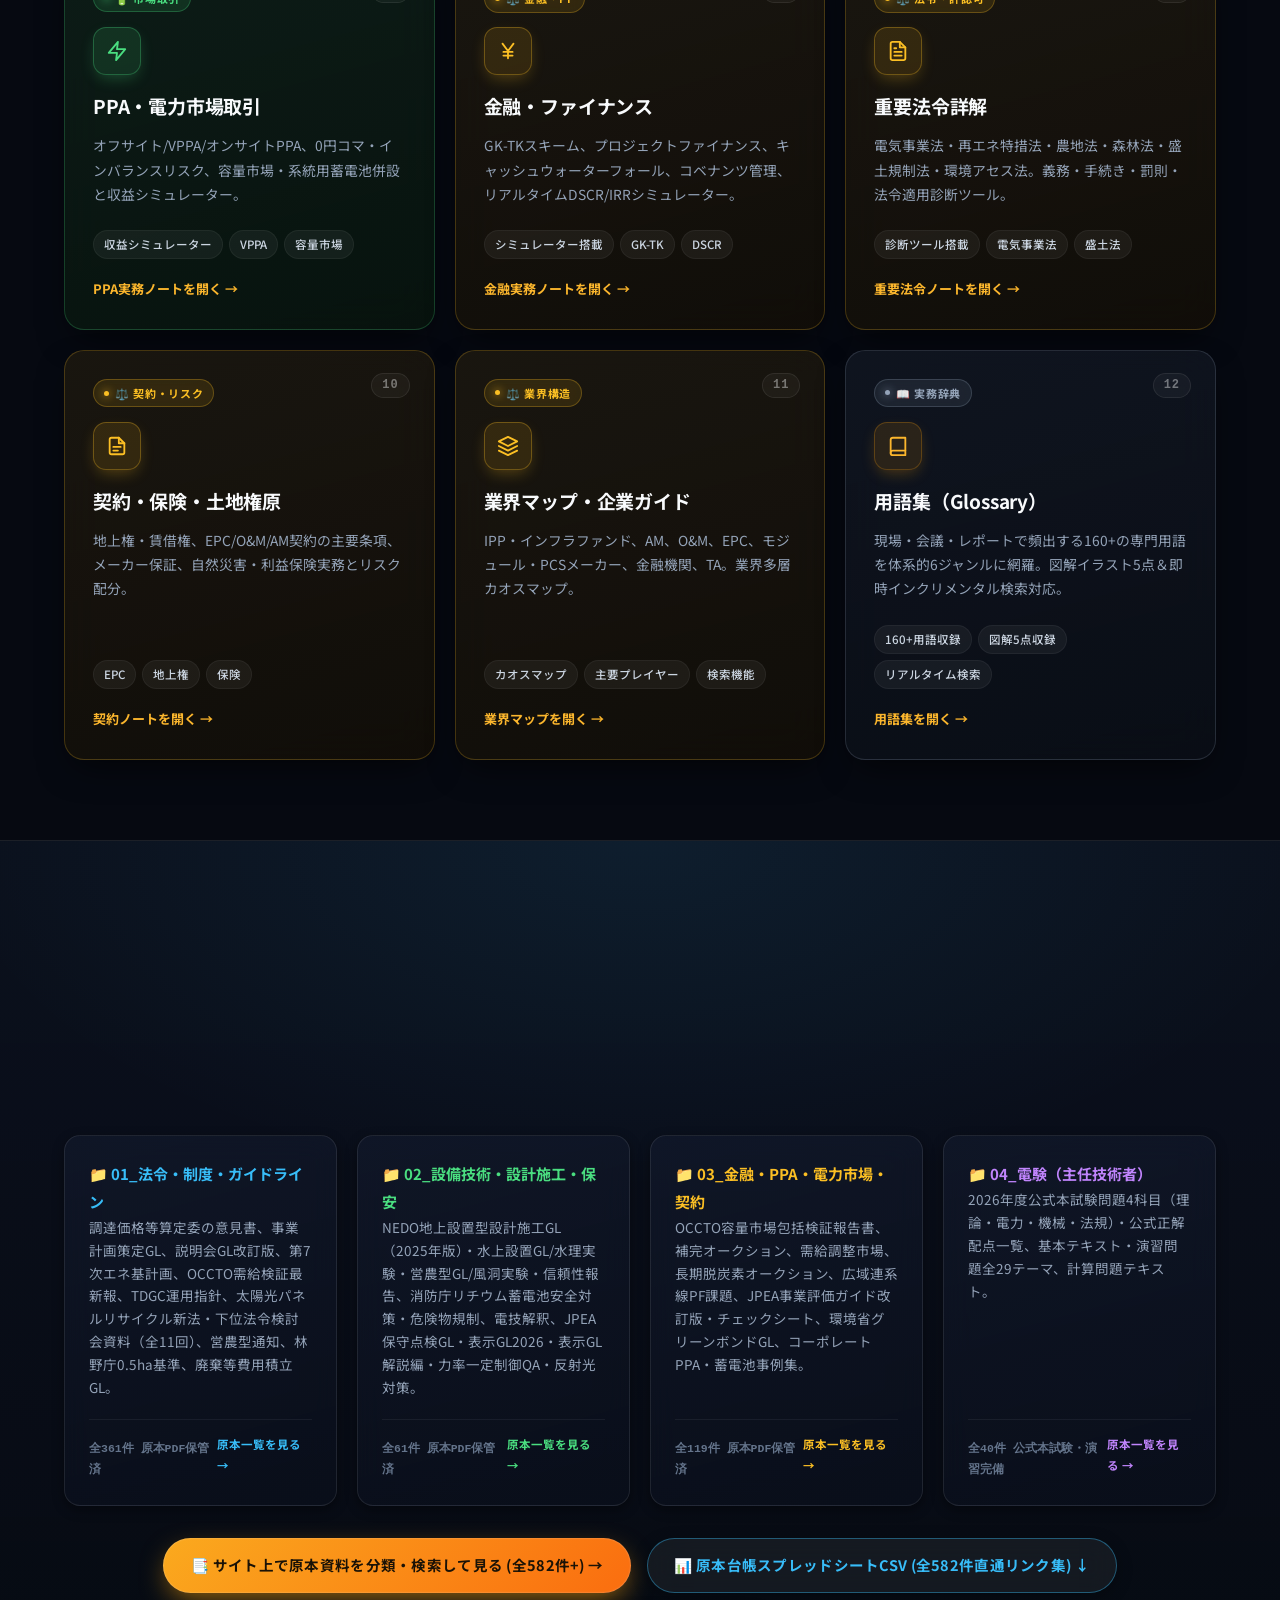
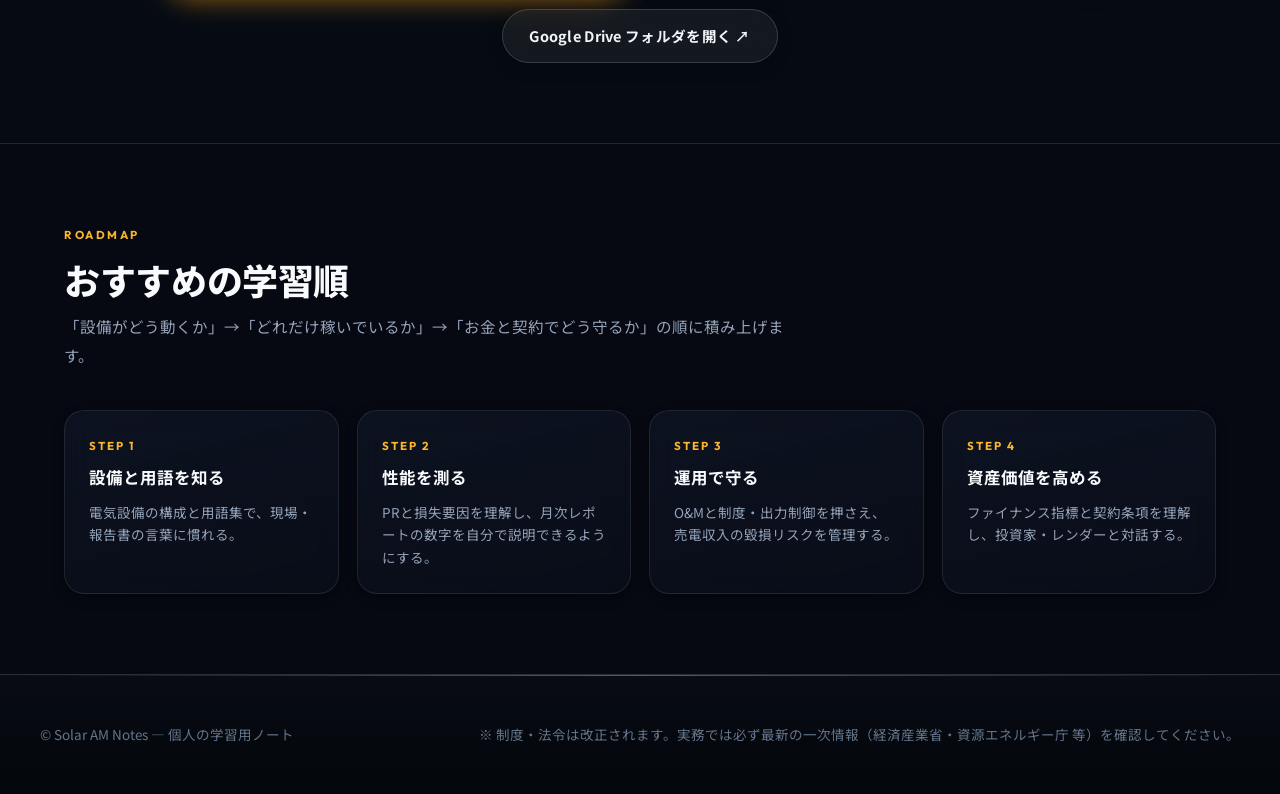
==== commit 41023f5e: "feat: enrich site with 63+ high-res official diagrams and slides extracted directly from source PDFs" ====
--- a/index.html
+++ b/index.html
@@ -231,7 +231,121 @@
       </div>
     </section>
 
-    <!-- ===== Topics ===== -->
+    <!-- ===== 【新設】原本PDF図解・スライド ハイライトギャラリー ===== -->
+    <section class="diagram-gallery-section reveal" aria-labelledby="gallery-title">
+      <div class="diagram-gallery-header">
+        <div>
+          <span class="kicker">OFFICIAL SOURCE DIAGRAMS &amp; SLIDES</span>
+          <h2 id="gallery-title"><span>📊</span> 公的実務原本PDFの図解・スライド集成（抜粋）</h2>
+        </div>
+        <a class="btn-more-news" href="archive.html">原本資料ライブラリで全582件を見る (検索・プレビュー) →</a>
+      </div>
+      <p style="color:var(--text-sub);font-size:14px;margin-bottom:24px;line-height:1.6;">
+        Google Driveに保管された実務原本PDF 582件から、制度・技術・金融・リサイクルの最重要スライド・設計標準図をダイレクトに抽出して収録しています。
+      </p>
+
+      <div class="diagram-gallery-grid">
+        
+        <!-- 1. 制度・エネ基 -->
+        <div class="diagram-gallery-card">
+          <div class="diagram-gallery-img-wrap">
+            <span class="diagram-gallery-badge">🏛️ IEEJ 政策課題</span>
+            <img src="assets/img/extracted/policy_ieej_2026_2_1100x697.jpg" alt="IEEJ 第7次エネルギー基本計画と再エネ政策課題 原本図解" loading="lazy">
+          </div>
+          <div class="diagram-gallery-body">
+            <h3>第7次エネルギー基本計画と再エネ政策の将来像</h3>
+            <p>FIT/FIP買取支援の縮小、サプライチェーンリスク、電力市場価格連動下での事業採算性シミュレーション。</p>
+            <div class="diagram-gallery-foot">
+              <span style="color:#38bdf8;">IEEJ（エネ研）原本</span>
+              <a href="notes/policy.html#policy-reform-2026" style="color:var(--gold);font-weight:700;">制度ノートで解説を読む →</a>
+            </div>
+          </div>
+        </div>
+
+        <!-- 2. リサイクル新法 -->
+        <div class="diagram-gallery-card">
+          <div class="diagram-gallery-img-wrap">
+            <span class="diagram-gallery-badge">♻️ 環境省 リサイクル新法</span>
+            <img src="assets/img/extracted/acts_recycle_1_945x685.jpg" alt="環境省 太陽光パネルリサイクル高度再資源化フロー 原本図解" loading="lazy">
+          </div>
+          <div class="diagram-gallery-body">
+            <h3>2026年法制化：太陽光リサイクル新法と処理フロー</h3>
+            <p>埋立処分の原則禁止、素材別高度分離（ガラス・銀・シリコン・アルミ）、OCCTO積立金還流スキーム。</p>
+            <div class="diagram-gallery-foot">
+              <span style="color:#4ade80;">環境省 ガイドライン原本</span>
+              <a href="notes/acts.html#recycle-act-2026" style="color:var(--gold);font-weight:700;">法令ノートで解説を読む →</a>
+            </div>
+          </div>
+        </div>
+
+        <!-- 3. 架台・基礎構造 -->
+        <div class="diagram-gallery-card">
+          <div class="diagram-gallery-img-wrap">
+            <span class="diagram-gallery-badge">⚡ NEDO 技術指針</span>
+            <img src="assets/img/extracted/tech_guideline_2_1620x964.jpg" alt="NEDO 地上設置型システム 架台構造・基礎杭設計図 原本図解" loading="lazy">
+          </div>
+          <div class="diagram-gallery-body">
+            <h3>地上設置型システム 架台構造・基礎杭配置標準図</h3>
+            <p>風圧・積雪荷重に対する構造計算基準、基礎杭の根入れ長、アレイ傾斜角と離隔距離の標準断面図面。</p>
+            <div class="diagram-gallery-foot">
+              <span style="color:#fbbf24;">NEDO ガイドライン原本</span>
+              <a href="notes/electrical.html#tech-standards" style="color:var(--gold);font-weight:700;">電気設備ノートで読む →</a>
+            </div>
+          </div>
+        </div>
+
+        <!-- 4. 保守点検フロー -->
+        <div class="diagram-gallery-card">
+          <div class="diagram-gallery-img-wrap">
+            <span class="diagram-gallery-badge">🛠️ JPEA 点検基準</span>
+            <img src="assets/img/extracted/tech_inspection_4_2108x1419.jpg" alt="JPEA 産業用太陽光保守点検フロー 原本図解" loading="lazy">
+          </div>
+          <div class="diagram-gallery-body">
+            <h3>産業用メガソーラー 保守点検・安全管理フロー</h3>
+            <p>日常巡回・月次点検・年次停電点検の法定手順、異常発生時の緊急遮断プロトコルと安全保護基準。</p>
+            <div class="diagram-gallery-foot">
+              <span style="color:#c084fc;">JPEA 点検指針原本</span>
+              <a href="notes/om.html#inspection" style="color:var(--gold);font-weight:700;">O&amp;Mノートで読む →</a>
+            </div>
+          </div>
+        </div>
+
+        <!-- 5. 性能向上・PR値 -->
+        <div class="diagram-gallery-card">
+          <div class="diagram-gallery-img-wrap">
+            <span class="diagram-gallery-badge">📈 PV OUTLOOK</span>
+            <img src="assets/img/extracted/JPEA_PV_OUTLOOK_2050_2024_p42_2389x1029.jpg" alt="JPEA 太陽光発電システムの高効率化・PR値向上トレンド 原本図解" loading="lazy">
+          </div>
+          <div class="diagram-gallery-body">
+            <h3>太陽光発電システムの高効率化・PR値向上トレンド</h3>
+            <p>N型高効率セル・両面受光型モジュール採用による裏面発電寄与と、生涯PR値の改善シミュレーション。</p>
+            <div class="diagram-gallery-foot">
+              <span style="color:#f472b6;">JPEA OUTLOOK原本</span>
+              <a href="notes/performance.html#indicators" style="color:var(--gold);font-weight:700;">性能分析ノートで読む →</a>
+            </div>
+          </div>
+        </div>
+
+        <!-- 6. 地域説明会プロトコル -->
+        <div class="diagram-gallery-card">
+          <div class="diagram-gallery-img-wrap">
+            <span class="diagram-gallery-badge">📢 説明会義務化</span>
+            <img src="assets/img/extracted/acts_briefing_2_794x601.jpg" alt="地域説明会及び事前周知プロセス 原本図解" loading="lazy">
+          </div>
+          <div class="diagram-gallery-body">
+            <h3>2024年4月施行 地域説明会及び事前周知プロトコル</h3>
+            <p>敷地境界1kmの周辺住民への個別周知、説明会開催、質疑応答記録の保管、経済産業省への提出要領。</p>
+            <div class="diagram-gallery-foot">
+              <span style="color:#38bdf8;">OCCTO / エネ庁原本</span>
+              <a href="notes/acts.html#acts-archive" style="color:var(--gold);font-weight:700;">法令ノートで読む →</a>
+            </div>
+          </div>
+        </div>
+
+      </div>
+    </section>
+
+        <!-- ===== Topics ===== -->
     <section class="section" id="topics" aria-labelledby="topics-title">
       <div class="section-head reveal">
         <span class="kicker">Curriculum &amp; Domains</span>
--- a/assets/css/style.css
+++ b/assets/css/style.css
@@ -3169,3 +3169,113 @@
   border-radius: 6px;
   margin-top: 12px;
 }
+
+/* ==========================================================
+   公的原本PDF図解・スライドギャラリー スタイル
+   ========================================================== */
+.diagram-gallery-section {
+  margin: 48px auto;
+  max-width: var(--maxw);
+  padding: 0 24px;
+}
+.diagram-gallery-header {
+  display: flex;
+  align-items: baseline;
+  justify-content: space-between;
+  flex-wrap: wrap;
+  gap: 12px;
+  margin-bottom: 24px;
+  border-bottom: 1px solid rgba(255, 255, 255, 0.08);
+  padding-bottom: 16px;
+}
+.diagram-gallery-header h2 {
+  font-size: clamp(20px, 3.2vw, 28px);
+  font-weight: 800;
+  color: #fff;
+  margin: 0;
+  display: flex;
+  align-items: center;
+  gap: 10px;
+}
+.diagram-gallery-grid {
+  display: grid;
+  grid-template-columns: repeat(auto-fit, minmax(320px, 1fr));
+  gap: 20px;
+}
+.diagram-gallery-card {
+  background: linear-gradient(175deg, rgba(20, 28, 48, 0.8) 0%, rgba(10, 15, 27, 0.95) 100%);
+  border: 1px solid rgba(255, 255, 255, 0.1);
+  border-radius: 16px;
+  overflow: hidden;
+  display: flex;
+  flex-direction: column;
+  transition: all .25s var(--ease);
+}
+.diagram-gallery-card:hover {
+  transform: translateY(-4px);
+  border-color: rgba(245, 158, 11, 0.5);
+  box-shadow: 0 16px 36px -10px rgba(0, 0, 0, 0.7), 0 0 20px rgba(245, 158, 11, 0.15);
+}
+.diagram-gallery-img-wrap {
+  width: 100%;
+  height: 200px;
+  background: #090d16;
+  position: relative;
+  overflow: hidden;
+  display: flex;
+  align-items: center;
+  justify-content: center;
+  padding: 6px;
+}
+.diagram-gallery-img-wrap img {
+  width: 100%;
+  height: 100%;
+  object-fit: cover;
+  border-radius: 10px;
+  transition: transform .3s ease;
+}
+.diagram-gallery-card:hover .diagram-gallery-img-wrap img {
+  transform: scale(1.04);
+}
+.diagram-gallery-badge {
+  position: absolute;
+  top: 14px;
+  left: 14px;
+  background: rgba(15, 23, 42, 0.85);
+  backdrop-filter: blur(8px);
+  border: 1px solid rgba(255, 255, 255, 0.2);
+  color: #fbbf24;
+  font-size: 11px;
+  font-weight: 700;
+  padding: 3px 10px;
+  border-radius: 999px;
+  z-index: 2;
+}
+.diagram-gallery-body {
+  padding: 18px 20px 20px;
+  display: flex;
+  flex-direction: column;
+  flex-grow: 1;
+}
+.diagram-gallery-body h3 {
+  font-size: 15px;
+  font-weight: 800;
+  color: #fff;
+  margin: 0 0 8px;
+  line-height: 1.45;
+}
+.diagram-gallery-body p {
+  font-size: 12.5px;
+  color: var(--text-sub);
+  margin: 0 0 16px;
+  line-height: 1.55;
+  flex-grow: 1;
+}
+.diagram-gallery-foot {
+  display: flex;
+  align-items: center;
+  justify-content: space-between;
+  border-top: 1px solid rgba(255, 255, 255, 0.06);
+  padding-top: 12px;
+  font-size: 11.5px;
+}
